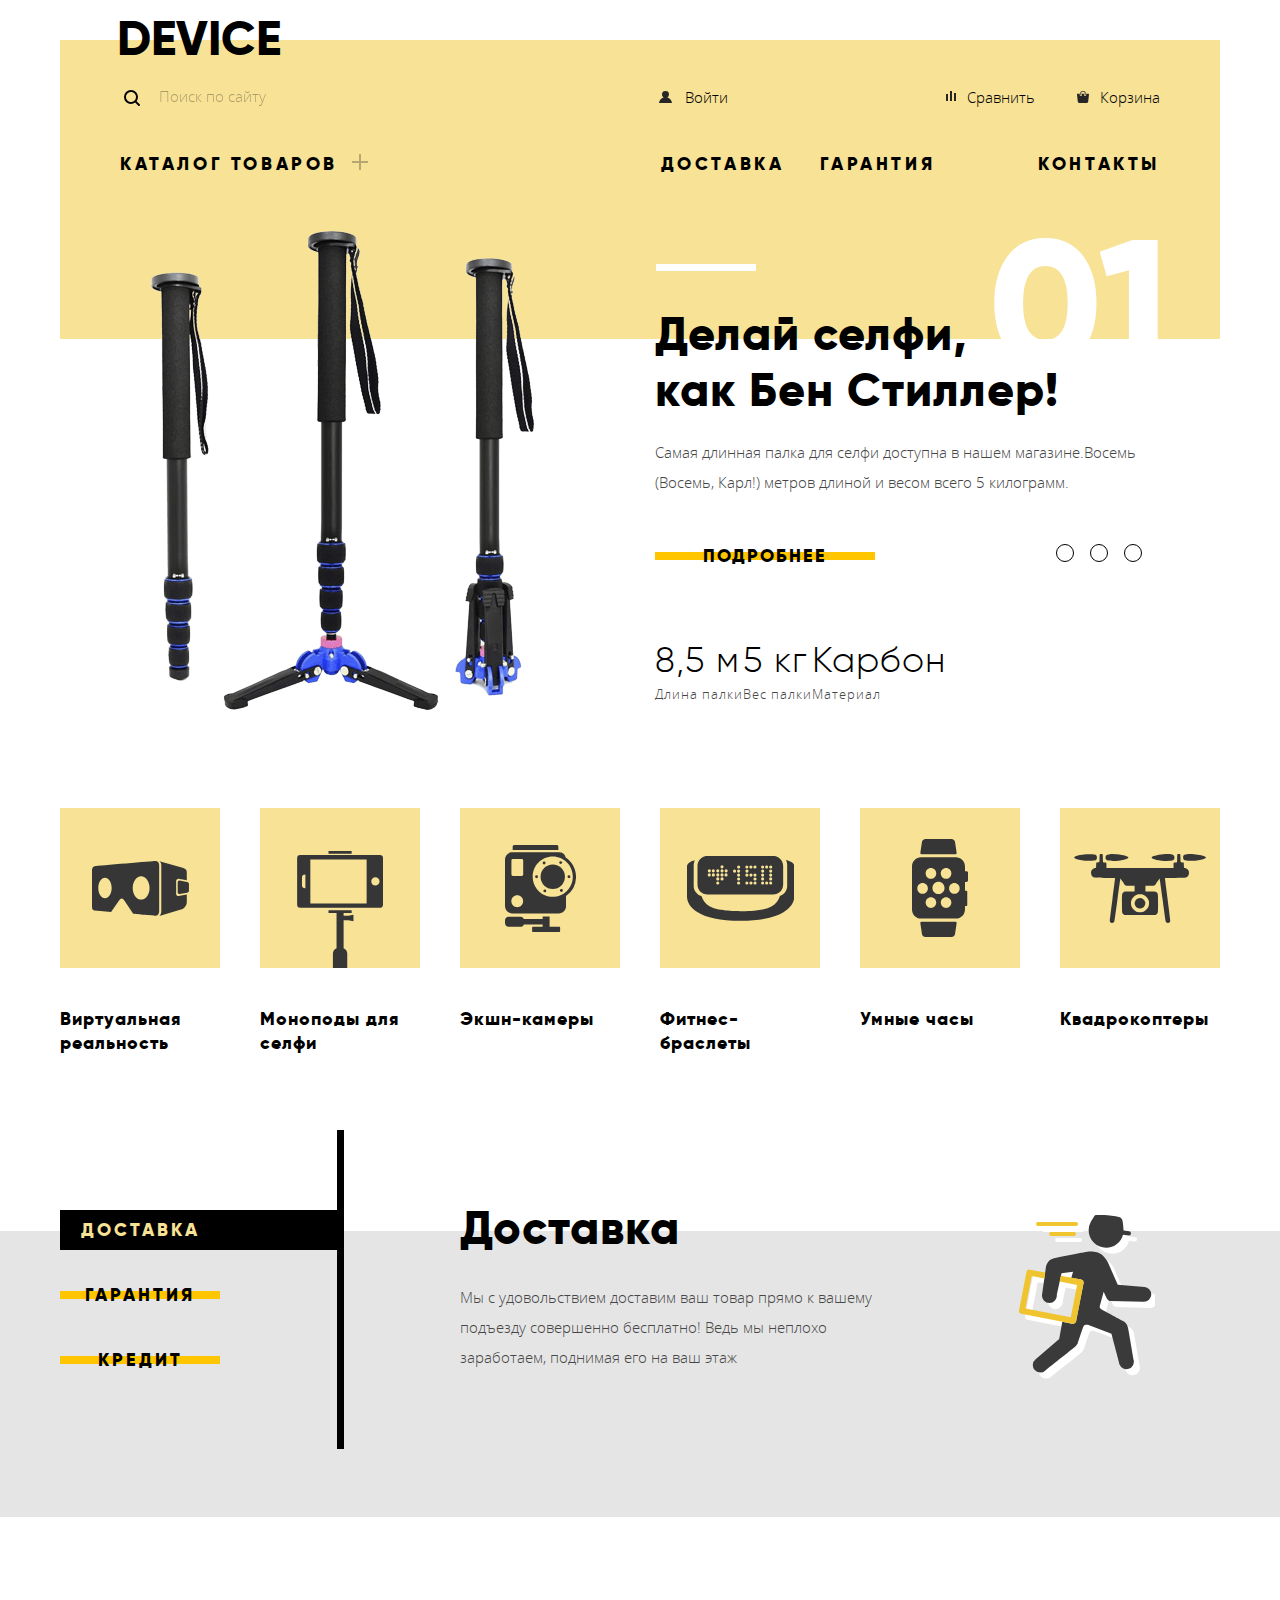
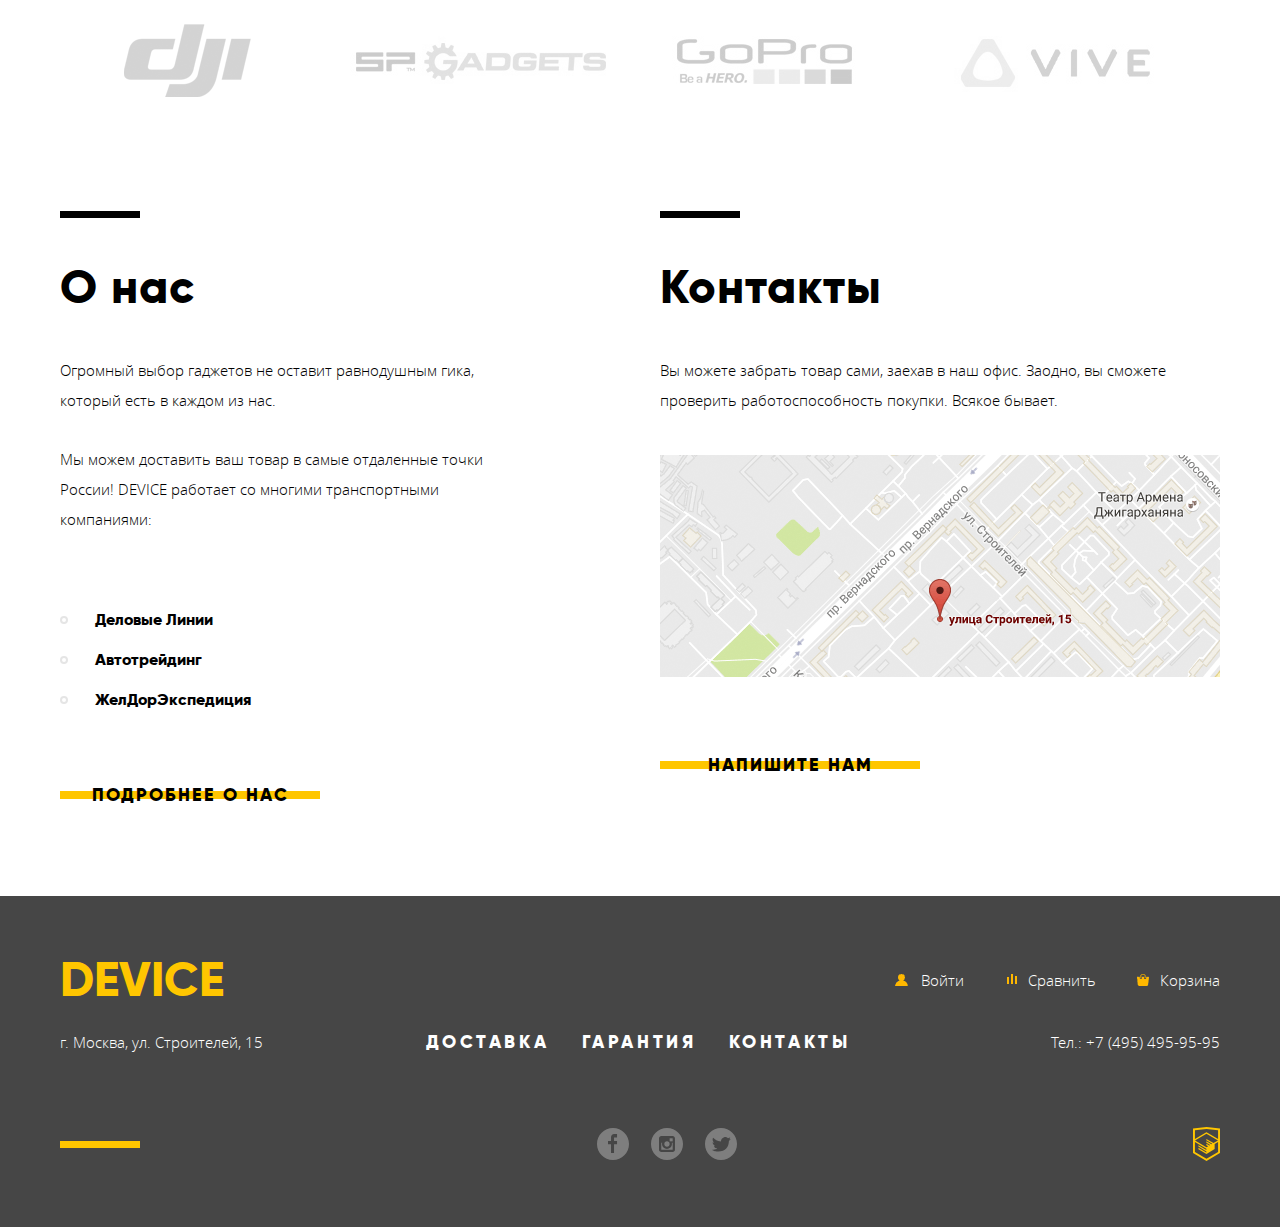
==== index.html @ 71bb4508 "Fix html for header and footer" ====
<html lang="ru">
  <head>
	<meta charset="utf-8">
	<title>Device</title>
	<link rel="stylesheet" href="css/styles.css">
</head>
<body>
  <header class="main-header">
    <div class="container">
      <div class="main-header-background">
        <div class="main-header-nav">
          <div class="header-user-block">
            <a class="logo">Device</a>
            <form class="search-form" action="catalog.html" method="post">
              <input class="search-field" id="search-field" name="search-field" type="text" placeholder="Поиск по сайту">
              <button class="search-button" type="submit" name="search-button">Поиск</button>
            </form>
            <ul class="user-block">
              <li>
                <a class="user-option login" href="#">Войти</a>
              </li>
              <li>
                <a class="user-option compare" href="#">Сравнить</a>
              </li>
              <li>
                <a class="user-option cart" href="#">Корзина</a>
              </li>
            </ul>
          </div>
          <div class="header-nav">
            <div class="plus">
              <a class="header-item plus-item" href="#">Каталог товаров</a>
              <ul class="header-dropdown">
                <ul class="dropdown-list">
                  <li class="header-dropdown-item">
                    <a href="#">Виртуальная реальность</a>
                  </li>
                  <li class="header-dropdown-item">
                    <a href="#">Моноподы для селфи</a>
                  </li>
                  <li class="header-dropdown-item">
                    <a href="#">Экшн-камеры</a>
                  </li>
                </ul>  
                <ul class="dropdown-list">
                  <li class="header-dropdown-item">
                    <a href="#">Фитнес-браслеты</a>
                  </li>
                  <li class="header-dropdown-item">
                    <a href="#">Умные часы</a>
                  </li>
                </ul>  
                <ul class="dropdown-list">
                  <li class="header-dropdown-item">
                    <a href="#">Квадрокоптеры</a>
                  </li>
                </ul>
              </ul>  
            </div>
            <ul class="header-nav-block">
              <li>
                <a class="header-item" href="#">Доставка</a>
              </li>
              <li >
                <a class="header-item" href="#">Гарантия</a>
              </li>
              <li>
                <a class="header-item" href="#">Контакты</a>
              </li>
            </ul>
          </div>
        </div>
        <div class="slider">
          <h1 class="visually-hidden">Интернет-магазин девайсов "Device"</h1>
          <div class="container">
            <input type="radio" name="slider" id="slider1" checked="checked">
            <input type="radio" name="slider" id="slider2">
            <input type="radio" name="slider" id="slider3" >
            <div class="slides">
              <div class="slide slide1">
                <div class="slider-inner">
                  <img src="img/slider-1.png" width="384" height="486" alt="Изображение палок для селфи">
                  <div class="slider-description">
                    <div class="divider"></div>
                    <div class="slider-number">01</div>	
                    <h2>Делай селфи,<br>как Бен Стиллер!</h2>
                    <p>Самая длинная палка для селфи доступна в нашем магазине.Восемь (Восемь, Карл!) метров длиной и весом всего 5 килограмм.</p>
                    <a class="button" href ="#">Подробнее</a>
                    <ul class="slider-info">
                      <li class="slider-info-item">
                        <span>8,5 м</span>
                        <p>Длина палки</p>
                      </li>
                      <li class="slider-info-item">
                        <span>5 кг</span>
                        <p>Вес палки</p>
                      </li>
                      <li class="slider-info-item">
                        <span>Карбон</span>
                        <p>Материал</p>
                      </li>
                    </ul>
                  </div>
                </div>
              </div>
              <div class="slide slide2">
                <div class="slider-inner">
                  <img src="img/slider-2.png" width="345" height="486" alt="Изображение фитнес-браслета">
                  <div class="slider-description">
                    <div class="divider"></div>
                    <div class="slider-number">02</div>	
                    <h2>Худеем правильно!</h2>
                    <p>Мотивирующие фитнесc-браслеты помогут найти в себе силы не пропускать занятия и соблюдать диету.</p>
                    <a class="button" href ="#">Подробнее</a>
                    <ul class="slider-info">
                      <li class="slider-info-item">
                        <span>48 часов</span>
                        <p>Без подзарядки</p>
                      </li>
                    </ul>
                  </div>
                </div>  
              </div>
              <div class="slide slide3">
                <div class="slider-inner">
                  <img src="img/slider-3.png" width="526" height="334" alt="Изображение квадрокоптера">
                  <div class="slider-description">
                    <div class="divider"></div>
                    <div class="slider-number">03</div>	
                    <h2>Порхает как бабочка, жалит как пчела!</h2>
                    <p>Этот обычный, на первый взгляд, квадрокоптер оснащен мощным лазером, замаскированным под стандартную камеру.</p>
                    <a class="button" href ="#">Подробнее</a>
                    <ul class="slider-info">
                      <li class="slider-info-item">
                        <span>800 м</span>
                        <p>Дальность полёта</p>
                      </li>
                      <li class="slider-info-item">
                        <span>50 м</span>
                        <p>Радиус поражения</p>
                      </li>
                    </ul>
                  </div>
                </div>  
              </div>
            </div>
            <div class="slider-controls">
              <label class="slider-control slider-control1" for="slider1"></label>
              <label class="slider-control slider-control2" for="slider2"></label>
              <label class="slider-control slider-control3" for="slider3"></label>
            </div>
          </div>		
        </div>
      </div>
    </div>
  </header>
        
	<main>
    <section class="categories container">
      <ul class="device-category">
        <li>
          <a href="#" class="category-item">
            <div class="category-item-background">
              <img src="img/popular-1.svg" width="97" height="55" alt="Категория 'Виртуальная реальность'">
            </div>
            <h3>Виртуальная реальность</h3>
          </a>
        </li>
        <li>
          <a href="#" class="category-item">
            <div class="category-item-background">
              <img src="img/popular-2.svg" width="86" height="117" alt="Категория 'Виртуальная реальность'">
            </div>
            <h3>Моноподы для селфи</h3>
          </a>
        </li>
        <li>
          <a href="#" class="category-item">
            <div class="category-item-background">
              <img src="img/popular-3.svg" width="71" height="87" alt="Категория 'Виртуальная реальность'">
            </div>
            <h3>Экшн-камеры</h3>
          </a>
        </li>
        <li>
          <a href="#" class="category-item">
            <div class="category-item-background">
              <img src="img/popular-4.svg" width="107" height="65" alt="Категория 'Виртуальная реальность'">
            </div>
            <h3>Фитнес-браслеты</h3>
          </a>
        </li>
        <li>
          <a href="#" class="category-item">
            <div class="category-item-background">    
              <img src="img/popular-5.svg" width="56" height="98" alt="Категория 'Виртуальная реальность'">
            </div>
            <h3>Умные часы</h3>
          </a>
        </li>
        <li>
          <a href="#" class="category-item">
            <div class="category-item-background">
              <img src="img/poppular-6.svg" width="132" height="69" alt="Категория 'Виртуальная реальность'">
            </div>
            <h3>Квадрокоптеры</h3>
          </a>
        </li>
      </ul>
    </section>	
    
    <section class="advantages-slider-background">
      <div class="advantages-slider container">
        <input type="radio" name="advantages-slider" id="slider4" checked="checked">
        <input type="radio" name="advantages-slider" id="slider5">
        <input type="radio" name="advantages-slider" id="slider6" >
        <div class="advantages-slides">
          <div class="advantages-slide advantages-slide1">
            <h2>Доставка</h2>
            <p>Мы с удовольствием доставим ваш товар прямо к вашему подъезду совершенно бесплатно! Ведь мы неплохо заработаем, поднимая его на ваш этаж</p>
          </div>
          <div class="advantages-slide advantages-slide2">
            <h2>Гарантия</h2>
            <p>Если из-за возгарания купленного у нас товара у вас сгорит дом — не переживайте, мы выдадим вам новый. Товар, не дом, конечно же.</p>
          </div>
          <div class="advantages-slide advantages-slide3">
            <h2>Кредит</h2>
            <p>Залезть в долговую яму стало проще! Кредитные консультанты подберут для вас наиболее выгодные условия кредита. Выгодные для нашего банка, разумеется.</p>
          </div>
        </div>
        <div class="advantages-slider-controls">
          <label class="button advantages-slider-control slider-control4" for="slider4">Доставка</label>
          <label class="button advantages-slider-control slider-control5" for="slider5">Гарантия</label>
          <label class="button advantages-slider-control slider-control6" for="slider6">Кредит</label>
        </div>
      </div>		
    </section> 

    <section class="container">
      <div class="partners">
        <ul class="partners-logo">
          <li>
            <a class="partners-logo-item" href="#">
              <img src="img/logo-1-hover.png" width="260px" height="100px" alt="Логотип сайта Dji">
            </a>
          </li>
          <li>
            <a class="partners-logo-item" href="#">
              <img src="img/logo-3-1-hover.png" width="260px" height="100px" alt="Логотип сайта Sp-gadgets">
            </a>
          </li>
          <li>
            <a class="partners-logo-item" href="#">
              <img src="img/logo-3-hover.png" width="260px" height="100px" alt="Логотип сайта Gopro">
            </a>
          </li>
          <li>
            <a class="partners-logo-item" href="#">
              <img src="img/logo-4-hover.png" width="260px" height="100px" alt="Логотип сайта Viva">
            </a>
          </li>
        </ul>
      </div>
    </section>
	</main>	

	<section class="info-block container">
    <div class="about">
      <div class="divider"></div>
      <h3>О нас</h3>
      <div class="about-text">
        <p>Огромный выбор гаджетов не оставит равнодушным гика, который есть в каждом из нас.</p>
        <p>Мы можем доставить ваш товар в самые отдаленные точки России! DEVICE работает со многими транспортными компаниями:</p>
      </div>
      <ul class="delivery-list">
        <li>Деловые Линии</li>
        <li>Автотрейдинг</li>
        <li>ЖелДорЭкспедиция</li>
      </ul>
      <a class="button" href="#">Подробнее о нас</a>
    </div>
    <div class="contact">
      <div class="divider"></div>
      <h3>Контакты</h3>
      <p>Вы можете забрать товар сами, заехав в наш офис. Заодно, вы сможете проверить работоспособность покупки. Всякое бывает.</p>
      <a class="map" href="#">
        <img src="img/map.png" width="560" height="222" alt="Изображение карты с адресом магазина">
      </a>
      <a class="button" href="#">Напишите нам</a>
    </div>
  </section>
  
	<footer class="footer">
    <div class="footer-user-block container">
      <a class="footer-logo" href="#">Device</a>
      <ul class="footer-user-options">
        <li>
          <a class="user-option login" href="#">Войти</a>
        </li>
        <li>
          <a class="user-option compare" href="#">Сравнить</a>
        </li>
        <li>
          <a class="user-option cart" href="#">Корзина</a>
        </li>
      </ul>
    </div>
    <div class="footer-nav-block container">
      <p>г. Москва, ул. Строителей, 15</p>
      <ul class="footer-nav">
        <li>
          <a class="header-item" href="#">Доставка</a>
        </li>
        <li >
          <a class="header-item" href="#">Гарантия</a>
        </li>
        <li>
          <a class="header-item" href="#">Контакты</a>
        </li>
      </ul>
      <a class="phone" href="tel:+74954959595">Тел.: +7 (495) 495-95-95</a>
    </div>
    <div class="footer-social container">
      <div class="divider"></div>
      <ul class="social-icons">
        <li class="footer-social-item">
          <a class="icon fb-icon" href="https://www.Facebook.com">Логотип Facebook</a>
        </li>
        <li class="footer-social-item">
          <a class="icon insta-icon" href="https://www.Instagram.com">Логотип Instagram</a>
        </li>	
        <li class="footer-social-item">
          <a class="icon twitter-icon" href="https://www.twitter.com">Логотип Twitter</a>
        </li>	
      </ul>
      <a href="#">
        <img src="img/logo-html.svg" alt="Иконка сайта HTML-Academy">
      </a>
    </div>
  </footer>
  
  <div class="modal-overlay">
    <div class="modal-window modal-contact">
      <div class="modal-close">Крестик закрытия модального окна</div>
      <form class="modal-form" method="post">
        <div class="modal-inputs">
          <div class="form-input-item">
            <label for="user-name">Ваше имя:</label>
            <input type="text" name="user-name" id="user-name" placeholder="Имя Фамилия">
            <div class="modal-alert">Введите своё имя</div>
          </div>
          <div class="form-input-item">
            <label for="user-email">Ваш e-mail:</label>
            <input type="text" name="user-email" id="user-email" placeholder="email@example.com">
            <div class="modal-alert">Введите своё имя</div>
          </div>
        </div>
        <div class="form-message">
          <label for="message-text">Текст письма:</label>
          <textarea rows="3" name="message-text" id="message-text" placeholder="В свободной форме"></textarea>
        </div>
        <button class="button form-button" type="submit" name="button">Отправить</button>
      </form>
    </div>
  </div>

  <div class="modal-overlay map-overlay">
    <div class="modal-window modal-map">
      <iframe src="https://www.google.com/maps/embed?pb=!1m18!1m12!1m3!1d2249.1125488834914!2d37.52742395180429!3d55.68703098044029!2m3!1f0!2f0!3f0!3m2!1i1024!2i768!4f13.1!3m3!1m2!1s0x46b54cf65f5c8955%3A0x694710ccd55501e!2z0YPQuy4g0KHRgtGA0L7QuNGC0LXQu9C10LksIDE1LCDQnNC-0YHQutCy0LAsINCg0L7RgdGB0LjRjywgMTE5MzEx!5e0!3m2!1sru!2sby!4v1545134928584" width="960" height="560" frameborder="0" style="border:0" allowfullscreen></iframe>
      <div class="modal-close">Крестик закрытия модального окна</div>
    </div>
  </div>

</body>
</html>
---- css/styles.css ----
@font-face {
  font-family: 'gilroyextrabold';
  src: url('../fonts/gilroyextrabold-webfont.woff2') format('woff2');
  font-weight: normal;
  font-style: normal;
}

@font-face {
  font-family: 'gilroylight';
  src: url('../fonts/gilroylight-webfont.woff2') format('woff2');
  font-weight: normal;
  font-style: normal;
}

@font-face {
  font-family: 'open_sansregular';
  src: url('../fonts/opensans-regular-webfont.woff2') format('woff2');
  font-weight: normal;
  font-style: normal;
}

@font-face {
  font-family: 'open_sanslight';
  src: url('../fonts/opensans-light-webfont.woff2') format('woff2');
  font-weight: normal;
  font-style: normal;
}

*, *::before, *::after {
	box-sizing: inherit;
}

/* ::placeholder {
	font-family: 'open_sanslight';
} */

html {
	box-sizing: border-box;
}

body, h1, h2, h3, h4, h5, h6, p, a {
	margin: 0;
	font-weight: 300;
	text-decoration: none;
	color: #000000;
}

.visually-hidden {
	position: absolute;
	clip: rect(1px 1px 1px 1px); /* IE6, IE7 */
	clip: rect(1px, 1px, 1px, 1px);
	padding:0;
	border:0;
	height: 1px; 
	width: 1px; 
	overflow: hidden;
}

ul {
	margin: 0;
	padding: 0;
	list-style-type: none;
}

form,fieldset {
	margin: 0;
	padding: 0;
}

fieldset {
	border: none;
}

button {
	padding: 0;
	margin: 0;
}

button, input, textarea, select {
	font: inherit;
}

.container {
  width: 1200px;
	margin: 0 auto;
	padding: 0 20px;
	position: relative;
}

.button {
	display: inline-block;
	position: relative;
	width: 160px;
	font-family: 'gilroyextrabold';
	font-size: 18px;
	line-height: 40px;
	letter-spacing: 2px;
	text-align: center;
	text-transform: uppercase;
	z-index: 1;
}

.button:active {
	color: rgba(1,1,1, 0.3);
}

.button::before {
	content: '';
	position: absolute;
	width: 100%;
	height: 8px;
	left: 0;
	top: 16px;
	background-color: #ffc600;
	z-index: -1;
}

.button:hover::before,
.button:focus::before {
	content: '';
	position: absolute;
	height: 40px;
	left: 0;
	top: 0;
	background-color: #ffc600;
	z-index: -1;
	transition-duration: 0.2s;
}

/* .main-header {
  margin-bottom: 55px;
} */

.main-header-background {
  min-height: 712px;
  background: linear-gradient(to bottom, #ffffff 40px, #f7e296 40px, #f7e296 339px, transparent 339px, transparent 100%);
}

.main-header-nav {
  min-height: 190px;
  margin: 0 60px 38px;
}

.header-user-block {
  display: flex;
  position: relative;
	padding-top: 72px;
	margin-bottom: 31px;
}

.logo {
  position: absolute;
  font-family: 'gilroyextrabold';
  font-size: 48px;
	bottom: 55px;
	left: -3px;
	text-transform: uppercase;
	cursor: pointer;
}

.logo:hover,
.footer-logo:hover {
	opacity: 0.6;
}

.logo:active,
.footer-logo:active {
	opacity: 0.3;
}

.search-form {
  width: 460px;
}

.search-form::before {
	content: "";
	position: absolute;
	top: 90px;
	left: 4px;
	width: 16px;
	height: 16px;
	background-image: url(../img/search.svg);
	background-repeat: no-repeat;
	z-index: 1;
}

.search-field {
	position: relative;
	width: 79%;
	min-height: 49px;
	background-color: #f7e296;
	border: none;
	border-top: 2px solid rgba(247,226,150, 0);
	border-bottom: 2px solid rgba(247,226,150, 0);
	padding-left: 39px;
}

.search-field:focus {
	outline: 0;
	border-bottom: 2px solid #000000;
}

.search-field::placeholder {
	font-family: 'open_sanslight';
	font-size: 15px;
	line-height: 30px;
	color: #000000;
	opacity: 0.3;
}

.search-field:hover::placeholder {
	opacity: 0.6;
}

.search-field:focus::placeholder {
	opacity: 1;
}

.search-button {
	width: 85px;
	min-height: 49px;
}

.search-button {
	width: 85px;
	min-height: 49px;
	margin-left: -4px;
	color: #000000;
	background-color: rgba(0,0,0,0);
	display: none;
	border: 2px solid #000000;
	outline: none;
}

.search-button:hover {
	background-color: #000000;
	color: #ffffff;
}

.search-button:active {
	display: inline-block;
	background-color: #000000;
	color: rgba(255,255,255,0.3);
}

.search-field:focus ~ .search-button,
.search-field:active ~ .search-button {
	display: inline-block;
}

.user-block,
.footer-user-options {
  display: flex;
	align-items: center;
	font-size: 15px;
	line-height: 30px;
	font-family: 'open_sanslight';
	margin-left: auto;
}

.user-block li {
	position: relative;
	margin-right: 35px;
}

.user-block li:first-child {
	margin-right: 209px;
}

.user-block li:nth-child(2) {
	margin-left: auto;
}

.user-block li:last-child {
	margin-right: 0;
}



.user-option {
	padding-left: 30px;
}

.user-option:hover,
.header-dropdown-item:hover,
.user-option:focus,
.header-dropdown-item:focus {
	opacity: 0.6;
}

.user-option:active,
.header-dropdown-item:active {
	opacity: 0.3;
}

.login::before {
	content: '';
	position: absolute;
	width: 13px;
	height: 12px;
	left: 4px;
	top: 9px;
	background-image: url(../img/user.svg);
	background-repeat: no-repeat;
}


.compare::before {
	content: '';
	position: absolute;
	width: 13px;
	height: 12px;
	left: 9px;
	top: 9px;
	background-image: url(../img/compare.svg);
	background-repeat: no-repeat;
}

.cart::before {
	content: '';
	position: absolute;
	width: 13px;
	height: 12px;
	left: 7px;
	top: 9px;
	background-image: url(../img/cart.svg);
	background-repeat: no-repeat;
} 

.header-nav,
.footer-nav {
	display: flex;
	font-size: 18px;
	line-height: 24px;
	font-family: 'gilroyextrabold';
	letter-spacing: 3.6px;
	text-transform: uppercase;
}

.header-nav-block {
	margin-left: auto;
	display: flex;
}

.header-nav-block li {
	margin-right: 36px;
}

.header-nav-block a,
.plus a {
	position: relative;
}

.header-nav-block li:last-child {
	margin-right: 0px;
	margin-left: 67px;
}

.plus {
	position: relative;
}

.plus::after {
	content: '';
	position: absolute;
	width: 16px;
	height: 16px;
	top: 2px;
	right: 0;
	background-image: url(../img/plus.svg);
	opacity: 0.3;
	cursor: pointer;
}

.header-item:hover,
.header-item:focus {
	opacity: 0.6;
}

.header-item:active {
	opacity: 0.3;
}

.device-category .category-item {
  display: flex;
}

.header-dropdown {
	display: none;
	position: absolute;
	width: 1160px;
	font-size: 15px;
	line-height: 36px;
	letter-spacing: 1px;
	font-family: 'open_sanslight';
	text-transform: capitalize;
	padding-top: 20px;
	bottom: 0px;
	transform: translateY(100%);
}

.header-dropdown::before {
	content: '';
	position: absolute;
	background: #f7e296;
	width: 1160px;
	height: 164px;
	left: -60px;
	top: 81px;
	transform: translateY(-50%);
}

.plus-item {
	padding-right: 30px;
}

.plus:hover .header-dropdown {
	display: flex;
	z-index: 1;
}

.dropdown-list {
	display: flex;
	flex-direction: column;
}

.header-dropdown-item {
	margin-right: 40px;
}






.slider {
	display: flex;
	-webkit-box-align: center;
	-ms-flex-align: center;
	align-items: center;
	min-height: 580px;
	/* padding-bottom: 55px; */
}

.slider input[type='radio'] {
	position: absolute;
	opacity: 0;
}

.slider-description {
	flex-direction: column;
	width: 515px;
	padding-left: 4px;
}

.slider-description .divider {
	position: absolute;
	width: 100px;
	background-color: #ffffff;
	top: 21px;
	right: 40%;
}

.slider-number {
	position: absolute;
	color: #ffffff;
	top: -27px;
	right: 50px;
	font-family: 'gilroyextrabold';
	font-size: 179px;
	line-height: 179px;
}

.slides h2,
.advantages-slides h2 {
	font-family: 'gilroyextrabold';
	font-size: 47px;
	letter-spacing: 1px;
	line-height: 56px;
	margin-bottom: 18px;
}

.slides p,
.advantages-slides p {
	color: #464646;
	font-family: 'open_sanslight';
	font-size: 15px;
	letter-spacing: 0;
	line-height: 30px;
	margin-bottom: 39px;
}

.slides a {
	margin-bottom: 60px;
}

.slides .button {
	width: 220px;
}

.slider-info {
	display: flex;
}

.slider-info-item span {
	font-family: 'gilroylight';
	font-size: 36px;
	line-height: 48px;
	letter-spacing: 1px;
}

.slider-info-item p {
	font-family: 'open_sanslight';
	font-size: 13px;
	line-height: 20px;
	letter-spacing: 1px;
}

.slide {
	display: none;
	width: 97%;
	padding: 64px 0 0 20px ;
	-webkit-animation: 30s 24s ease-in-out infinite;
	animation: 30s 24s ease-in-out infinite;
}

.slide1, .slide2, .slide3 {
	display: none;
}


.slider-inner {
	display: flex;
	justify-content: space-between;
}

.slide img {
	position: relative;
}

.slide1 img {
	left: 50px;
	bottom: 80px;
}

.slide2 img {
	top: 0px;
	left: 0px;
}

.slide3 img {
	top: 0px;
	left: 0px;
}


/* .slide1 {
	background-image: url(../img/slider-1.png);
	background-repeat: no-repeat;
	background-position: 70px 0px;
}

.slide2 {
	background-image: url(../img/slider-2.png);
	background-repeat: no-repeat;
	background-position: left top;
}

.slide3 {
	background-image: url(../img/slider-3.png);
	background-repeat: no-repeat;
	background-position: left top;
} */

input:checked:nth-child(1) ~ .slides .slide1 {
	display: block;
}

input:checked:nth-child(2) ~ .slides .slide2 {
	display: block;
}

input:checked:nth-child(3) ~ .slides .slide3 {
	display: block;
}

.slider-controls {
	position: absolute;
	top: 300px;
	right: 72px;
}

.slider-control {
	display: inline-block;
	vertical-align: middle;
	width: 18px;
	height: 18px;
	margin: 0 6px;
	border-radius: 50%;
	border: 1px solid #000000;
	background: #ffff;
	position: relative;
	cursor: pointer;
}

.slider-control::after {
	position: absolute;
	display: none;
	background: #ffffff;
	border: 2px solid #c1c1c1;
	width: 8px;
	height: 8px;
	border-radius: 50%;
	top: 5px;
	left: 5px;
}

input:checked:nth-child(1) ~ .slider-controls .slider-control:nth-child(1)::after {
	display: block;
}

input:checked:nth-child(2) ~ .slider-controls .slider-control:nth-child(2)::after {
	display: block;
}

input:checked:nth-child(3) ~ .slider-controls .slider-control:nth-child(3)::after {
	display: block;
}

input:focus:nth-child(1) ~ .slider-controls .slider-control:nth-child(1)::after,
input:focus:nth-child(2) ~ .slider-controls .slider-control:nth-child(2)::after,
input:focus:nth-child(3) ~ .slider-controls .slider-control:nth-child(3)::after {
	display: block;
	border: solid 4px #fb565a;
	background: #fb565a;
	width: 16px;
	height: 16px;
	top: 1px;
	left: 1px;
}

.categories {
	margin-bottom: 75px;
}

.device-category {
 display: flex;
 justify-content: space-between;
}

.device-category a:hover .category-item-background,
.device-category a:focus .category-item-background {
	background: #f0c52e;
}

.device-category a:active img,
.device-category a:active h3 {
	opacity: 0.6;
}  

.category-item {
	flex-direction: column;
}

.category-item h3 {
	font-family: 'gilroyextrabold';
	font-size: 18px;
	line-height: 24px;
	letter-spacing: 1px;
}

.category-item-background {
	display: flex;
  justify-content: center;
  align-items: center;
	width: 160px;
	height: 160px;
	background: #f7e296;
	margin-bottom: 39px;
}

.device-category li:nth-child(2) .category-item-background {
	padding-top: 43px;
}

.category-item h3 {
	max-width: 160px;
}



.advantages-slider-background {
	background: linear-gradient(to bottom, #ffffff 26%, #e5e5e5 26%, #e5e5e5 100%);
}

.advantages-slider {
	display: flex;
	flex-direction: row-reverse;
	justify-content: space-between; 
	padding-top: 71px;
}

.advantages-slides {
	margin-right: 65px;
}

.advantages-slider input[type=radio] {
	display: none;
}

input:checked:nth-child(1) ~ .advantages-slides .advantages-slide1 {
	display: block;
}

input:checked:nth-child(2) ~ .advantages-slides .advantages-slide2 {
	display: block;
}

input:checked:nth-child(3) ~ .advantages-slides .advantages-slide3 {
	display: block;
}


.advantages-slider h2 {
  margin-bottom: 25px;
}

.advantages-slider p {
	margin-bottom: 85px;
}

.advantages-slide {
	display: none;
	width: 695px;
	background-repeat: no-repeat;
	background-position: right 9%;
	padding-bottom: 60px;
}

.advantages-slide p {
	width: 440px;
}

.advantages-slide1 {
	background-image: url(../img/delivery.svg);
}

.advantages-slide2 {
	background-image: url(../img/warranty.svg);
}

.advantages-slide3 {
	background-image: url(../img/credit.svg);
}

.advantages-slider-controls {
	position: relative; 
	display: flex;
	flex-direction: column;
	left: 0;
	top: 9px;
	padding-right: 124px;
}

.advantages-slider-controls::after {
	content: "";
	position: absolute;
	width: 7px;
	height: 319px;
	background-color: #000000;
	right: 0;
	top: -80px;
}

.advantages-slider-control {
	display: inline-block;
	position: absolute;
	width: 160px;
	height: 40px;
	letter-spacing: 3px;
	margin-bottom: 25px;
	border-radius: 50%;
  position: relative;
	cursor: pointer;
	z-index: 1;
}

.advantages-slider-control::after {
	display: none;
	content: '';
	position: absolute;
	background-color: #000000;
	width: 278px;
	height: 40px;
	left: 0;
	top: 0;
	z-index: -1;
}


input:checked:nth-child(1) ~ .advantages-slider-controls .advantages-slider-control:nth-child(1),
input:checked:nth-child(1) ~ .advantages-slider-controls .advantages-slider-control:nth-child(1)::after {
	display: block;
}

input:checked:nth-child(2) ~ .advantages-slider-controls .advantages-slider-control:nth-child(2),
input:checked:nth-child(2) ~ .advantages-slider-controls .advantages-slider-control:nth-child(2)::after {
	display: block;
}

input:checked:nth-child(3) ~ .advantages-slider-controls .advantages-slider-control:nth-child(3),
input:checked:nth-child(3) ~ .advantages-slider-controls .advantages-slider-control:nth-child(3)::after {
	display: block;
}

input:checked:nth-child(1) ~ .advantages-slider-controls .button:nth-child(1) {
	color: #f7e296;
}

input:checked:nth-child(2) ~ .advantages-slider-controls .button:nth-child(2) {
	color: #f7e296;
}

input:checked:nth-child(3) ~ .advantages-slider-controls .button:nth-child(3) {
	color: #f7e296;
}




.partners {
	margin: 95px 0;
}

.partners-logo {
	display: flex;
	flex-wrap: wrap;
}

.partners-logo-item {
	padding-right: 30px;
	filter: grayscale(100%);
	opacity: 0.2;
}

.partners-logo-item:hover,
.partners-logo-item:focus {
	filter: grayscale(0%);
	opacity: 1;
	transition-duration: 0.2s
}

.info-block {
	display: flex;
	justify-content: space-between;
	padding-bottom: 81px;
}

.about {
	width: 472px;
}

.contact  {
	width: 560px;
}

.info-block .divider {
	margin-bottom: 46px;
}

.about h3, .contact h3 {
	display: inline-block;
	font-family: 'gilroyextrabold';
	font-size: 47px;
	line-height: 48px;
	letter-spacing: 1px;
	margin-bottom: 43px;
}

.about-text {
	margin-bottom: 37px;
}

.about p, .contact p {
	display: inline-block;
	font-family: 'open_sanslight';
	font-size: 15px;
	line-height: 30px;
	margin-bottom: 29px;
}

.contact p {
	margin-bottom: 40px;
}

.delivery-list {
	font-family: 'gilroyextrabold';
	font-size: 16px;
	line-height: 40px;
	margin-bottom: 55px;
}

.contact .map {
	display: inline-block;
	margin-bottom: 68px;
}

.delivery-list li {
	position: relative;
	padding-left: 35px;
}

.delivery-list li::before {
	content: '';
	position: absolute;
	width: 8px;
	height: 8px;
	left: 0;
	top: 40%;
	border-radius: 50%;
	border: 2px solid #e5e5e5;
}

.info-block .button {
	width: 260px;
	letter-spacing: 2px;
}

.footer {
	background: #464646;
	padding-top: 57px;
	padding-bottom: 66px;
}

.footer .footer-user-options a,
.footer .footer-nav-block p,
.footer .footer-nav-block a {
	color:#ffffff;
}

.footer-user-block {
	display: flex;
	justify-content: space-between;
	align-items: center;
	margin-bottom: 20px;
}

.footer-logo {
	color: #ffc600;
  font-family: 'gilroyextrabold';
  font-size: 48px;
	text-transform: uppercase;
	cursor: pointer;
	margin-right: auto;;
}

.footer-user-options {
	display: flex;
	color: #ffffff;
}

.footer-user-options li {
	position: relative;
	margin-right: 34px;
}

.footer-user-options li:last-child {
	margin-right: 0px;
}

.footer-user-options .login::before,
.footer-user-options .compare::before,
.footer-user-options .cart::before {
	filter: brightness(4) sepia(0) hue-rotate(65deg) saturate(110);
} 
 
.footer-nav-block {
	display: flex;
	justify-content: space-between;
	margin-bottom: 70px;
}

.footer-nav-block p,
.footer-nav-block .phone {
	font-size: 15px;
	line-height: 30px;
	font-family: 'open_sanslight';
}

.footer-nav {
	display: flex;
	justify-content: space-between;
	align-items: center;
	width: 425px;
	margin-left: -38px;
}

.footer-social {
	display: flex;
	justify-content: space-between;
	align-items: center;
}

.divider {
	width: 80px;
	height: 7px;
	background-color: #000000;
}

.footer-social .divider {
	background-color: #ffc600
}

.social-icons {
	display: flex;
	justify-content: space-between;
	width: 140px;
}

.footer-social-item {
	width: 32px;
	height: 32px;
	border-radius: 50%;
	opacity: 0.3;
}

.footer-social-item a:hover,
.footer-social-item a:focus::before {
	opacity: 0.6;
}

.footer-social-item:active {
	opacity: 0.1;
}

.footer-social-item a {
	font-size: 0px;
}

.footer-social-item a::before {
	font-size: 0px;
	content: '';
	position: absolute;
	width: 32px;
	height: 32px;
}

.fb-icon::before {
	background-image: url(../img/fb.svg);
}

.insta-icon::before {
	background-image: url(../img/insta.svg);
}

.twitter-icon::before {
	background-image: url(../img/twitter.svg);
}

.footer-social img:hover,
.footer-social img:focus {
	opacity: 0.6;
}

.footer-social img:active {
	opacity: 0.3;
}


.catalog-title {
	font-size: 47px;
	font-family: 'gilroyextrabold';
	padding-top: 33px;
	margin-bottom: 20px;
}

.breadcrumbs {
	display: flex;
	font-size: 14px;
	font-family: 'open_sanslight';
	margin-bottom: 50px;
}

.breadcrumbs li {
	position: relative;
	padding-right: 40px;
	opacity: 0.3;
}

.breadcrumbs li:hover,
.breadcrumbs li:focus {
	opacity: 0.6;
}

.breadcrumbs li:active {
	opacity: 0.1;
}

.breadcrumbs .breadcrumbs-current:hover,
.breadcrumbs .breadcrumbs-current:active {
	opacity: 0.3;
}

.breadcrumbs li::after {
	content: '';
	position: absolute;
	width: 4px;
	height: 7px;
	right: 20px;
	top: 7px;
	background-image: url(../img/nav-arrow.svg);
	background-repeat: no-repeat;
}

.breadcrumbs li:last-child::after {
	display: none;
}



.main-catalog {
	display: flex;
	justify-content: space-between;
}

.sidebar-filter {
	padding-right: 69px;
	background: linear-gradient(to bottom, #dbdbdb 70px, #eeeeee 70px, #eeeeee 100%);
}

.filter-header {
	font-size: 16px;
	letter-spacing: 2px;
	font-family: 'gilroyextrabold';
	padding: 29px 0 22px;
	text-transform: uppercase;
	margin-bottom: 69px;
}

.filter-slider {
	position: relative;
	margin-bottom: 14px;
	padding: 16px 0 28px;
}

.filter-slider::before,
.filter-slider::after {
	content: '';
	position: absolute;
	width: 200px;
	height: 2px;
	background: #000000;
	top: 0;
	left: 0;
}

.filter-slider::after {
	top: 140;
	left: 0;
}

.sidebar-filter h4 {
	font-size: 18px;
}

.filter-title-price,
.filter-properties-title,
.filter-bluetooth-title {
	font-size: 18px;
	font-family: 'gilroyextrabold';
	margin-bottom: 35px;
}

.filter-price {
	position: relative;
	background: #eeeeee;
	margin-bottom: 40px;
	padding: 0;
}

.slider-line {
	position: absolute;
	display: flex;
	background: #dbdbdb;
	height: 2px;
	width: 100%;
	top: 50%;
	margin-bottom: 15px;
}

.slider-line::before {
	content: '';
	height: 2px;
	background: #91c92f;
	width: 60%;
	top: 10%;
}

.filter-min, .filter-max {
	position: absolute;
	width: 20px;
	height: 20px;
	top: -10px;
	border-radius: 50%;
	background-image: url(../img/filter-button.svg);
	background-repeat: no-repeat;
  box-shadow: 0 2px 2px -1px rgba(0,1,1, 0.25);
	cursor: pointer;
}

.filter-max {
	right: 68px;
}

.filter-min:active,
.filter-max:active {
	transform: scale(1.1,1.1);
}

.filter-inputs {
	display: flex;
	font-size: 14px;
	line-height: 22px;
	font-family: 'gilroylight';
	color: #000000;
	opacity: 0.2;
}

.price-start {
 margin-right: 53px;
}

.price-start label,
.price-end label {
	margin-right: 0px;
}

.filter-inputs input {
	font-size: 14px;
	line-height: 22px;
	color: #000000;
	border-radius: 3px;
	background: #eeeeee;
	border: none;
}

.filter-field {
	width: 40px;
	min-height: 38px;
}

.filter-properties-list label,
.filter-bluetooth-available label {
	color: #000000;
	font-size: 14px;
	line-height: 40px;
	font-family: 'open_sanslight';
}

.filter-option {
	position: relative;
}

.filter-option input[type=radio],
.filter-option input[type=checkbox] {
	display: none;
}

.filter-option label {
	padding-left: 42px;
}

.filter-option label:hover::before,
.filter-option label:focus::before {
	opacity: 0.6;
} 

.filter-option label:active::before {
	opacity: 1;
} 

.filter-properties-list label::before,
.filter-bluetooth-available label::before {
	content: '';
	position: absolute;
	display: inline-block;
	vertical-align: middle;
	width: 27px;
	height: 23px;
	top: 8;
	left: 3;
	background-image: url(../img/checkbox-off.svg);
	background-repeat: no-repeat;
}

.filter-bluetooth-available label::before {
	width: 25px;
	height: 25px;
	top: 10;
	background-image: url(../img/radio-off.svg);
}

.filter-properties-list .filter-input:checked+label::before {
	background-image: url(../img/checkbox-on.svg);
}

.filter-bluetooth-list .filter-input:checked+label::before {
	background-image: url(../img/radio-on.svg);
}


.filter-bluetooth-available {
	margin-bottom: 31px;
}

.filter-button {
	width: 200px;
	background: none;
	border: 0 solid rgba(0,0,0,0);
}



.catalog {
	width: 760px;
}






.modal-overlay {
	position: fixed;
	top: 0;
	left: 0;
	right: 0;
	bottom: 0;
	width: 100%;
	height: 100%;
	background: rgba(0,0,0,.1);
	z-index: 999;
	display: none;
}

.modal-window {
	width: 960px;
	position: absolute;
	left: 50%;
	top: 100px;
	margin-left: -480px;
	background: #fff;
	opacity: 1;
	z-index: 1000;
	padding: 72px 100px 78px;
	box-shadow: 0 20px 40px 0 rgba(0,1,1,.75);
}

.modal-close {
	font-size: 0;
	margin-bottom: 21px;
}

.modal-close::after {
	content: "";
	position: absolute;
	padding: 28px;
	right: 22px;
	top: 22px;
	background-image: url(../img/modal-close.svg);
	background-repeat: no-repeat;
	opacity: 0.5;
}

.modal-close:hover::after,
.modal-close:focus::after {
	opacity: 1;
}

.modal-close:active::after {
	opacity: 0.3;
}

.modal-inputs {
	display: flex;
	justify-content: space-between;
	margin-bottom: 39px;
}

.form-input-item,
.form-message {
	display: flex;
	flex-direction: column;
}

.modal-window label {
	font-family: 'gilroyextrabold';
	font-size: 18px;
	line-height: 24px;
	padding-bottom: 13px;
}

.form-input-item input,
.form-message textarea {
	width: 360px;
	height: 50px;
	padding: 0 20px;
	font-family: 'open_sansregular';
	font-size: 14px;
	line-height: 18px; 
	background-color: #f2f2f2;
	border: 2px solid rgba(0,0,0,0);
}

.form-message textarea {
	height: 156px;
	width: 100%;
	padding-top: 15px;
	resize: none;
}

.form-input-item input:hover,
.form-message textarea:hover {
	background-color: #eaeaea;
}

.form-input-item input:focus,
.form-message textarea:focus {
	background-color: #ffffff;
	border: 2px solid #f7e296;
}

.form-message {
	margin-bottom: 39px;
}

.form-button {
	width: 200px;
	background: none;
	border: 0 solid rgba(0,0,0,0);
}

.modal-alert {
	display:none;
	font-family: 'open_sansregular';
	color:#f6dada;
}

.map-overlay {
	background: rgba(0,0,0,0);
}

.modal-map {
	height: 560px;
	padding: 0;
}
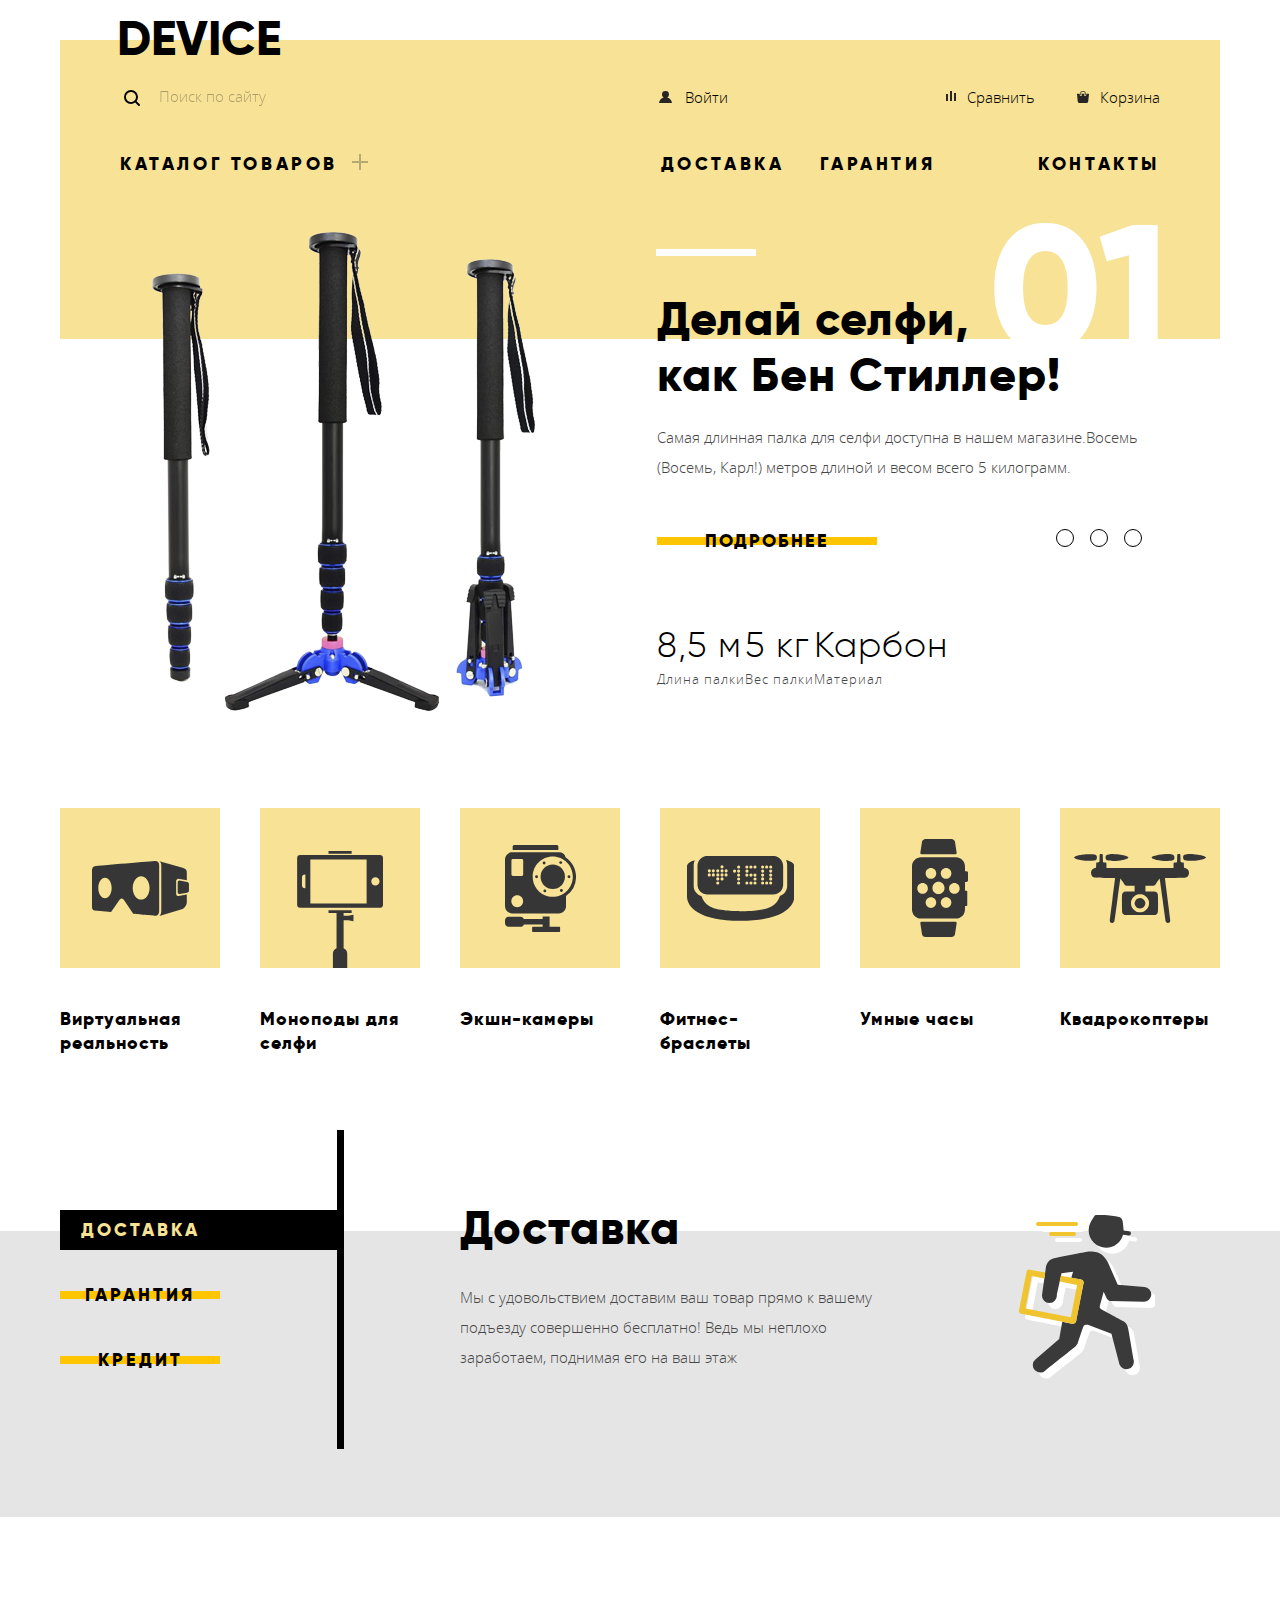
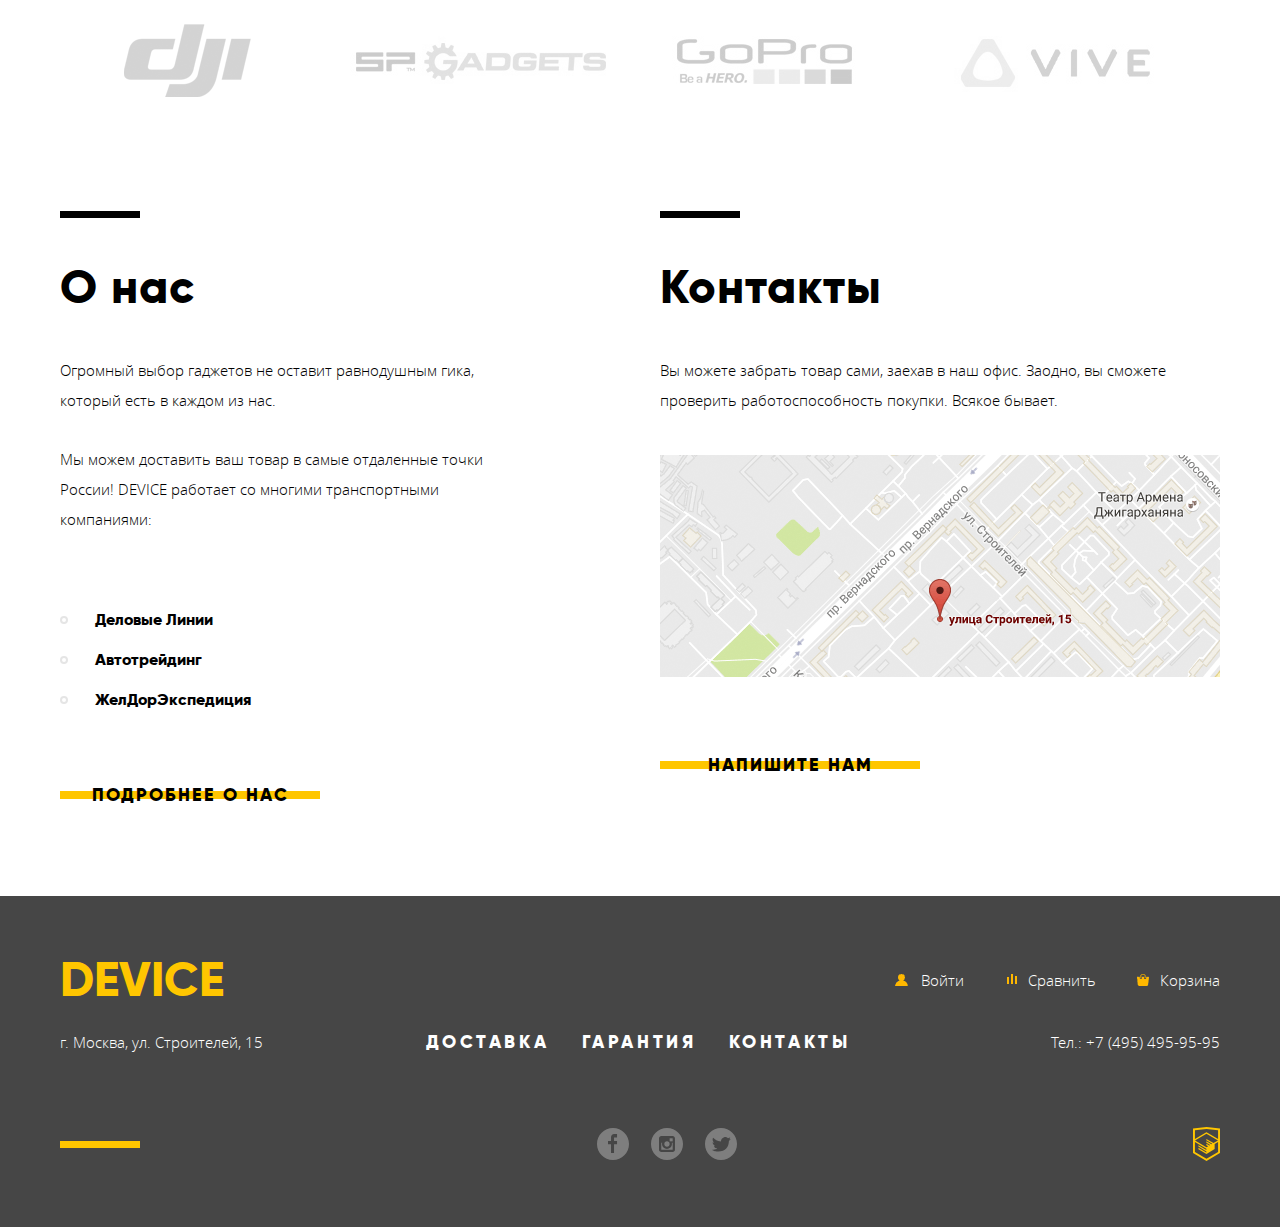
==== commit 58a4ff29: "Fix slider" ====
--- a/index.html
+++ b/index.html
@@ -36,7 +36,7 @@
                     <a href="#">Виртуальная реальность</a>
                   </li>
                   <li class="header-dropdown-item">
-                    <a href="#">Моноподы для селфи</a>
+                    <a href="catalog.html">Моноподы для селфи</a>
                   </li>
                   <li class="header-dropdown-item">
                     <a href="#">Экшн-камеры</a>
@@ -79,7 +79,7 @@
             <div class="slides">
               <div class="slide slide1">
                 <div class="slider-inner">
-                  <img src="img/slider-1.png" width="384" height="486" alt="Изображение палок для селфи">
+                  <!-- <img src="img/slider-1.png" width=526 height="486" alt="Изображение палок для селфи"> -->
                   <div class="slider-description">
                     <div class="divider"></div>
                     <div class="slider-number">01</div>	
@@ -105,11 +105,11 @@
               </div>
               <div class="slide slide2">
                 <div class="slider-inner">
-                  <img src="img/slider-2.png" width="345" height="486" alt="Изображение фитнес-браслета">
+                  <!-- <img src="img/slider-2.png" width="526" height="486" alt="Изображение фитнес-браслета"> -->
                   <div class="slider-description">
                     <div class="divider"></div>
                     <div class="slider-number">02</div>	
-                    <h2>Худеем правильно!</h2>
+                    <h2>Худеем<br> правильно!</h2>
                     <p>Мотивирующие фитнесc-браслеты помогут найти в себе силы не пропускать занятия и соблюдать диету.</p>
                     <a class="button" href ="#">Подробнее</a>
                     <ul class="slider-info">
@@ -123,7 +123,7 @@
               </div>
               <div class="slide slide3">
                 <div class="slider-inner">
-                  <img src="img/slider-3.png" width="526" height="334" alt="Изображение квадрокоптера">
+                  <!-- <img src="img/slider-3.png" width="526" height="486" alt="Изображение квадрокоптера"> -->
                   <div class="slider-description">
                     <div class="divider"></div>
                     <div class="slider-number">03</div>	
@@ -167,7 +167,7 @@
           </a>
         </li>
         <li>
-          <a href="#" class="category-item">
+          <a href="catalog.html" class="category-item">
             <div class="category-item-background">
               <img src="img/popular-2.svg" width="86" height="117" alt="Категория 'Виртуальная реальность'">
             </div>
@@ -286,7 +286,7 @@
       <a class="map" href="#">
         <img src="img/map.png" width="560" height="222" alt="Изображение карты с адресом магазина">
       </a>
-      <a class="button" href="#">Напишите нам</a>
+      <a class="button contact-button" href="#">Напишите нам</a>
     </div>
   </section>
   
@@ -370,6 +370,6 @@
       <div class="modal-close">Крестик закрытия модального окна</div>
     </div>
   </div>
-
+  <script src="js/script.js"></script>
 </body>
 </html>--- a/css/styles.css
+++ b/css/styles.css
@@ -414,7 +414,8 @@
 	padding-right: 30px;
 }
 
-.plus:hover .header-dropdown {
+.plus:hover .header-dropdown,
+.plus a:focus ~ .header-dropdown {
 	display: flex;
 	z-index: 1;
 }
@@ -440,6 +441,7 @@
 	align-items: center;
 	min-height: 580px;
 	/* padding-bottom: 55px; */
+	transform: translate(0px,-40px);
 }
 
 .slider input[type='radio'] {
@@ -450,7 +452,8 @@
 .slider-description {
 	flex-direction: column;
 	width: 515px;
-	padding-left: 4px;
+	padding-left: 6px;
+	margin-left: auto;
 }
 
 .slider-description .divider {
@@ -538,19 +541,25 @@
 	position: relative;
 }
 
-.slide1 img {
+.slide1 {
 	left: 50px;
 	bottom: 80px;
-}
-
-.slide2 img {
+	background-image: url(../img/slider-1.png);
+	background-repeat: no-repeat;
+}
+
+.slide2 {
 	top: 0px;
 	left: 0px;
-}
-
-.slide3 img {
+	background-image: url(../img/slider-2.png);
+	background-repeat: no-repeat;
+}
+
+.slide3 {
 	top: 0px;
 	left: 0px;
+	background-image: url(../img/slider-3.png);
+	background-repeat: no-repeat;
 }
 
 
@@ -1066,6 +1075,10 @@
 	opacity: 0.3;
 }
 
+.catalog-category-name {
+	padding-left: 60px;
+}
+
 
 .catalog-title {
 	font-size: 47px;
@@ -1116,25 +1129,41 @@
 	display: none;
 }
 
-
-
 .main-catalog {
 	display: flex;
-	justify-content: space-between;
+	position: relative;
 }
 
 .sidebar-filter {
-	padding-right: 69px;
-	background: linear-gradient(to bottom, #dbdbdb 70px, #eeeeee 70px, #eeeeee 100%);
+	background-color: #eeeeee;
+}
+
+.sidebar-filter-header {
+	background-color: #dbdbdb;
+	padding-left: 60px;
+
+}
+
+.sidebar-filter-header::before {
+	content: '';
+	position: absolute;
+	width: 50%;
+	height: 68px;
+	background-color: #dbdbdb;
+}
+
+.sidebar-filter-form {
+	background-color: #eeeeee;
+	padding: 70px 66px 70px 60px;
 }
 
 .filter-header {
 	font-size: 16px;
-	letter-spacing: 2px;
+	letter-spacing: 3.5px;
 	font-family: 'gilroyextrabold';
-	padding: 29px 0 22px;
+	padding: 25px 0 25px;
 	text-transform: uppercase;
-	margin-bottom: 69px;
+	/* margin-bottom: 69px; */
 }
 
 .filter-slider {
@@ -1304,10 +1333,16 @@
 	background-image: url(../img/checkbox-on.svg);
 }
 
+.filter-properties-list .filter-input:disabled + label,
+.filter-properties-list .filter-input:disabled + label::before,
+.filter-bluetooth-list .filter-input:disabled + label,
+.filter-bluetooth-list .filter-input:disabled + label::before {
+	opacity: 0.25;
+} 
+
 .filter-bluetooth-list .filter-input:checked+label::before {
 	background-image: url(../img/radio-on.svg);
 }
-
 
 .filter-bluetooth-available {
 	margin-bottom: 31px;
@@ -1319,11 +1354,242 @@
 	border: 0 solid rgba(0,0,0,0);
 }
 
-
-
 .catalog {
-	width: 760px;
-}
+	max-width: 830px;
+}
+
+.catalog-sort-background {
+	background-color: #ebebeb;
+	padding-left: 69px;
+}
+
+.catalog-sorting {
+	display: flex;
+	padding: 25px 0;
+}
+
+.catalog-sorting h4 {
+	font-size: 16px;
+	letter-spacing: 3.5px;
+	font-family: 'gilroyextrabold';
+	text-transform: uppercase;
+	margin-right: 50px;
+}
+
+.sort-sites {
+	margin-right: auto;
+}
+
+.sort-sites a {
+	font-size: 14px;
+	line-height: 18px;
+	font-family: 'open_sansregular';
+	opacity: 0.3;
+	margin-right: 24px;
+}
+
+.sort-sites a:hover,
+.sort-sites a:focus {
+	opacity: 0.6;
+}
+
+.sort-sites a.active,
+.sort-sites a:active {
+	opacity: 1;
+}
+
+.sort-order {
+	position: relative;
+	font-size: 0px;
+}
+
+.sort-desc::before,
+.sort-asc::before {
+	content: '';
+	position: absolute;
+	width: 11px;
+	height: 10px;
+	top: 5px;
+	right: 33px;
+	background-image: url(../img/icon-up-dir.svg);
+	background-repeat: no-repeat;
+}
+
+.sort-desc::before {
+	right: 2px;
+	background-image: url(../img/icon-down-dir.svg);
+}
+
+.sort-desc,
+.sort-asc  {
+	opacity: 0.2;
+}
+
+.sort-desc:hover,
+.sort-desc:focus,
+.sort-asc:hover,
+.sort-asc:focus  {
+	opacity: 0.4;
+}
+
+.sort-desc.active,
+.sort-asc.active,
+.sort-desc:active,
+.sort-asc:active {
+	opacity: 1;
+}
+
+.catalog-list-background {
+	background-color: #ffffff;
+	padding-left: 69px;
+	padding-top: 70px;
+}
+
+.catalog-list {
+	display: flex;
+	justify-content: space-between;
+	flex-wrap: wrap;
+	max-width: 760px;
+}
+
+.catalog-item {
+	position: relative;
+	margin-bottom: 53px;
+}
+
+.new::after {
+	content:"New";
+	position: absolute;
+	width: 58px;
+	height: 58px;
+	right: 30px;
+	top: 30px;
+	padding: 20px 10px;
+	font-size: 14px;
+	letter-spacing: 1px;
+	font-family: 'gilroyextrabold';
+	border-radius: 50%;
+	border: 2px solid #000000;
+	text-align: center;
+	text-transform: uppercase;
+	opacity: 0.1;
+}
+
+.catalog-item-image {
+	margin-bottom: 33px;
+}
+
+.catalog-item-action {
+	display: none;
+	position: absolute;
+	flex-direction: column;
+	align-items: center;
+	width: 360px;
+	height: 380px;
+	top: 0;
+	left: 0;
+	background-color: rgba(238,238,238,0.7);
+	z-index: 1;
+}
+
+.catalog-item:hover .catalog-item-action {
+	display: flex;
+}
+
+.catalog-button {
+	width: 200px;
+	margin-top: 170px;
+	margin-bottom: 6px;
+}
+
+.catalog-item-compare {
+	font-size: 13px;
+	line-height: 36px;
+	font-family: 'open_sanslight';
+	opacity: 0.5;
+}
+
+.catalog-item-compare:hover,
+.catalog-item-compare:focus {
+	opacity: 1;
+}
+
+.catalog-item-compare:active {
+	opacity: 0.2;
+}
+
+.catalog-item-info {
+	display: flex;
+	justify-content: space-between;
+}
+
+.catalog-item-title {
+	max-width: 260px;
+	font-size: 18px;
+	font-family: 'gilroyextrabold';
+}
+
+.catalog-item-price {
+	font-size: 16px;
+	font-family: 'gilroylight';
+	padding-top: 3px;
+	color: #464646;
+}
+
+.pagination {
+	display: flex;
+	justify-content: space-between;
+	background-color: #ebebeb;
+	margin-bottom: 73px;
+	max-width: 760px;
+}
+
+.pagination a {
+	font-size: 16px;
+	letter-spacing: 3.5px;
+	font-family: 'gilroyextrabold';
+	text-transform: uppercase;
+}
+
+.pagination-number {
+	display: flex;
+	padding: 26px 0;
+}
+
+.pagination-number .pagination-item {
+	margin-right:	27px;
+	opacity: 0.3;
+}
+
+.pagination-number .pagination-item:hover {
+	opacity: 0.6;
+}
+
+.pagination-number .pagination-item:active,
+.pagination-number .active,
+.pagination-number .active:hover {
+	opacity: 1;
+}
+
+.pagination .previous,
+.pagination .next {
+	padding: 26px 30px;
+}
+
+.pagination .previous:hover,
+.pagination .next:hover {
+	background-color: #d9d9d9;
+}
+
+.pagination .previous:active a,
+.pagination .next:active a {
+	opacity: 0.3;
+}
+
+.pagination .previous {
+	margin-right: 41px;
+}
+
 
 
 
@@ -1361,6 +1627,10 @@
 	margin-bottom: 21px;
 }
 
+.modal-open {
+	display: block;
+}
+
 .modal-close::after {
 	content: "";
 	position: absolute;
@@ -1391,6 +1661,10 @@
 .form-message {
 	display: flex;
 	flex-direction: column;
+}
+
+.show-modal {
+	display: block;
 }
 
 .modal-window label {
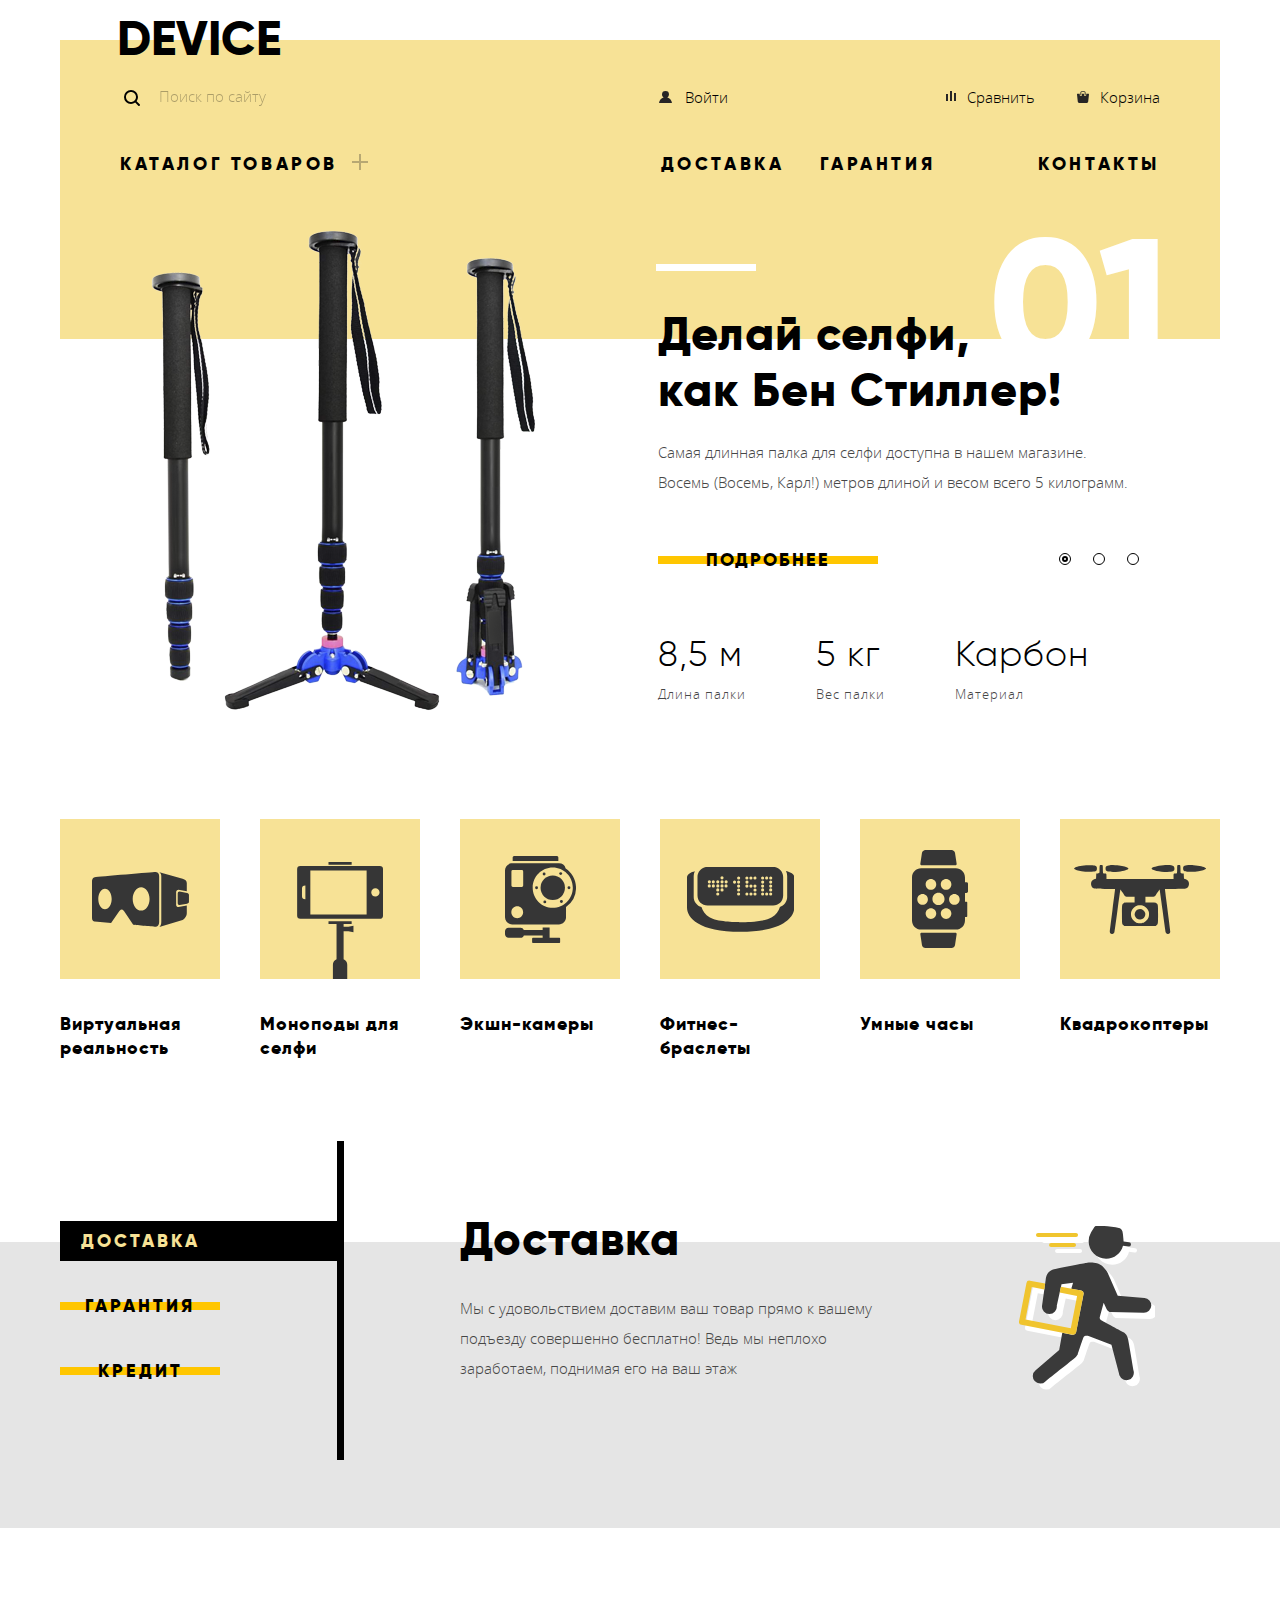
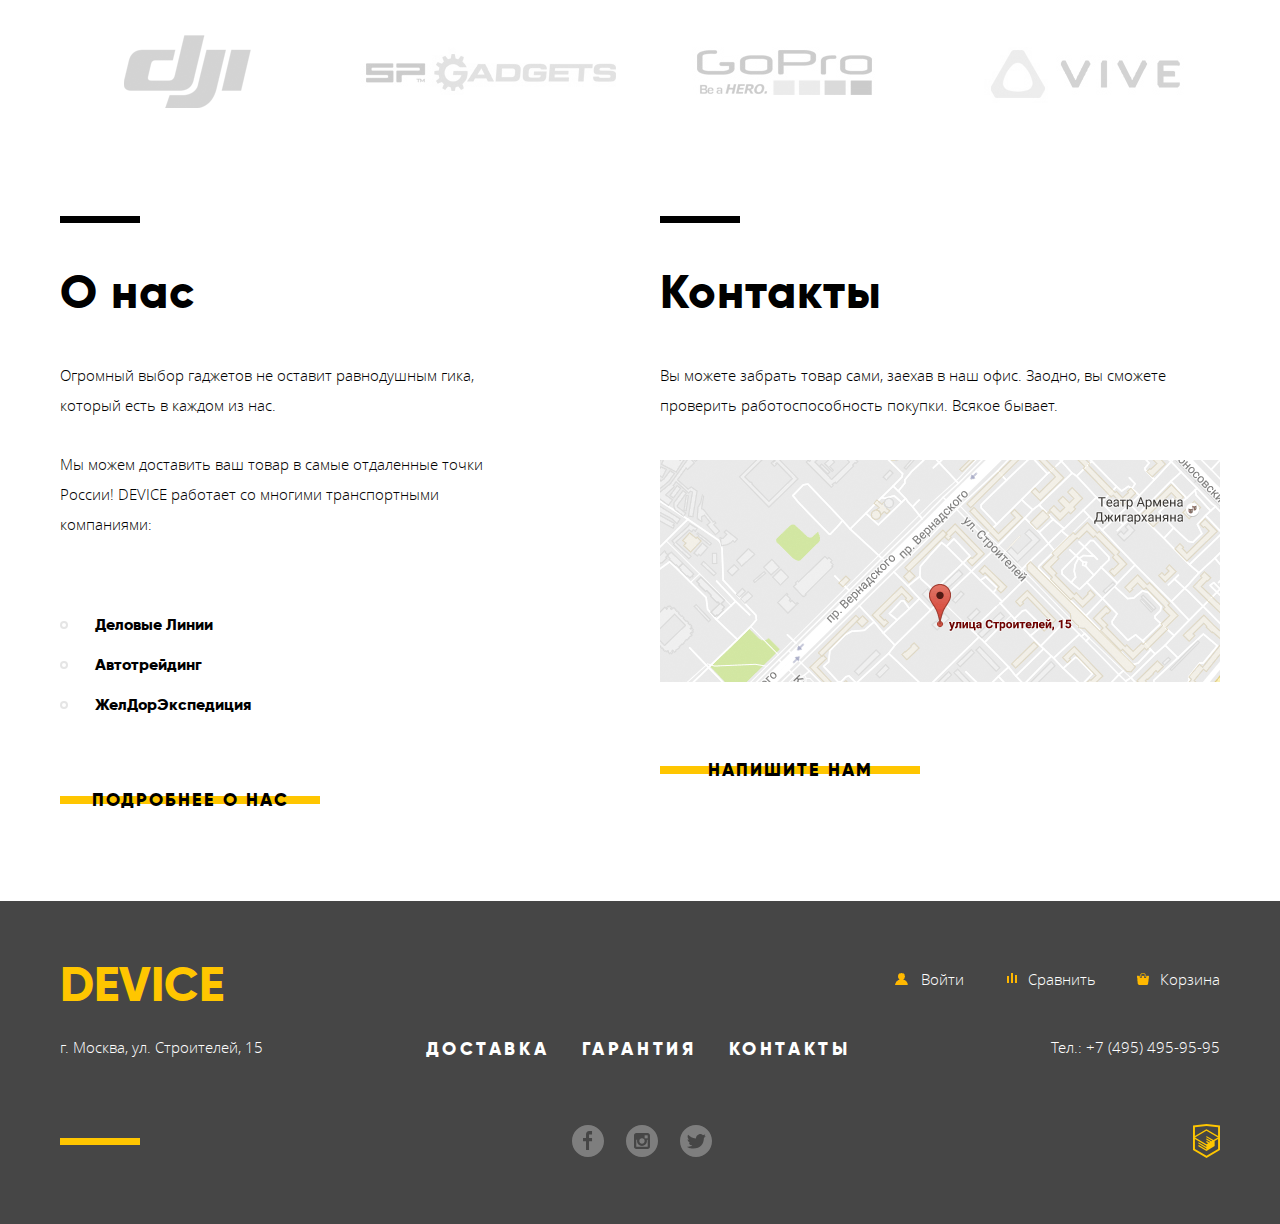
==== commit d9bb4e78: "Finished index.html page" ====
--- a/index.html
+++ b/index.html
@@ -5,155 +5,160 @@
 	<link rel="stylesheet" href="css/styles.css">
 </head>
 <body>
-  <header class="main-header">
-    <div class="container">
-      <div class="main-header-background">
-        <div class="main-header-nav">
-          <div class="header-user-block">
-            <a class="logo">Device</a>
-            <form class="search-form" action="catalog.html" method="post">
-              <input class="search-field" id="search-field" name="search-field" type="text" placeholder="Поиск по сайту">
-              <button class="search-button" type="submit" name="search-button">Поиск</button>
-            </form>
-            <ul class="user-block">
-              <li>
-                <a class="user-option login" href="#">Войти</a>
-              </li>
-              <li>
-                <a class="user-option compare" href="#">Сравнить</a>
-              </li>
-              <li>
-                <a class="user-option cart" href="#">Корзина</a>
-              </li>
-            </ul>
-          </div>
-          <div class="header-nav">
-            <div class="plus">
-              <a class="header-item plus-item" href="#">Каталог товаров</a>
-              <ul class="header-dropdown">
-                <ul class="dropdown-list">
-                  <li class="header-dropdown-item">
-                    <a href="#">Виртуальная реальность</a>
-                  </li>
-                  <li class="header-dropdown-item">
-                    <a href="catalog.html">Моноподы для селфи</a>
-                  </li>
-                  <li class="header-dropdown-item">
-                    <a href="#">Экшн-камеры</a>
-                  </li>
-                </ul>  
-                <ul class="dropdown-list">
-                  <li class="header-dropdown-item">
-                    <a href="#">Фитнес-браслеты</a>
-                  </li>
-                  <li class="header-dropdown-item">
-                    <a href="#">Умные часы</a>
-                  </li>
-                </ul>  
-                <ul class="dropdown-list">
-                  <li class="header-dropdown-item">
-                    <a href="#">Квадрокоптеры</a>
-                  </li>
-                </ul>
+  <header class="main-header container">
+    <div class="main-header-background">
+      <div class="main-header-nav">
+        <div class="header-user-block">
+          <a class="logo">Device</a>
+          <form class="search-form" action="catalog.html" method="post">
+            <input class="search-field" id="search-field" name="search-field" type="text" placeholder="Поиск по сайту">
+            <button class="search-button" type="submit" name="search-button">Поиск</button>
+          </form>
+          <ul class="user-block">
+            <li>
+              <a class="user-option login" href="#">Войти</a>
+            </li>
+            <li>
+              <a class="user-option compare" href="#">Сравнить</a>
+            </li>
+            <li>
+              <a class="user-option cart" href="#">Корзина</a>
+            </li>
+          </ul>
+        </div>
+        <div class="header-nav">
+          <div class="plus">
+            <a class="header-item plus-item" href="#">Каталог товаров</a>
+            <ul class="header-dropdown">
+              <ul class="dropdown-list">
+                <li class="header-dropdown-item">
+                  <a href="#">Виртуальная реальность</a>
+                </li>
+                <li class="header-dropdown-item">
+                  <a href="catalog.html">Моноподы для селфи</a>
+                </li>
+                <li class="header-dropdown-item">
+                  <a href="#">Экшн-камеры</a>
+                </li>
               </ul>  
-            </div>
-            <ul class="header-nav-block">
-              <li>
-                <a class="header-item" href="#">Доставка</a>
-              </li>
-              <li >
-                <a class="header-item" href="#">Гарантия</a>
-              </li>
-              <li>
-                <a class="header-item" href="#">Контакты</a>
-              </li>
-            </ul>
-          </div>
-        </div>
-        <div class="slider">
-          <h1 class="visually-hidden">Интернет-магазин девайсов "Device"</h1>
-          <div class="container">
-            <input type="radio" name="slider" id="slider1" checked="checked">
-            <input type="radio" name="slider" id="slider2">
-            <input type="radio" name="slider" id="slider3" >
-            <div class="slides">
-              <div class="slide slide1">
-                <div class="slider-inner">
-                  <!-- <img src="img/slider-1.png" width=526 height="486" alt="Изображение палок для селфи"> -->
-                  <div class="slider-description">
-                    <div class="divider"></div>
-                    <div class="slider-number">01</div>	
-                    <h2>Делай селфи,<br>как Бен Стиллер!</h2>
-                    <p>Самая длинная палка для селфи доступна в нашем магазине.Восемь (Восемь, Карл!) метров длиной и весом всего 5 килограмм.</p>
-                    <a class="button" href ="#">Подробнее</a>
-                    <ul class="slider-info">
-                      <li class="slider-info-item">
-                        <span>8,5 м</span>
-                        <p>Длина палки</p>
-                      </li>
-                      <li class="slider-info-item">
-                        <span>5 кг</span>
-                        <p>Вес палки</p>
-                      </li>
-                      <li class="slider-info-item">
-                        <span>Карбон</span>
-                        <p>Материал</p>
-                      </li>
-                    </ul>
-                  </div>
-                </div>
-              </div>
-              <div class="slide slide2">
-                <div class="slider-inner">
-                  <!-- <img src="img/slider-2.png" width="526" height="486" alt="Изображение фитнес-браслета"> -->
-                  <div class="slider-description">
-                    <div class="divider"></div>
-                    <div class="slider-number">02</div>	
-                    <h2>Худеем<br> правильно!</h2>
-                    <p>Мотивирующие фитнесc-браслеты помогут найти в себе силы не пропускать занятия и соблюдать диету.</p>
-                    <a class="button" href ="#">Подробнее</a>
-                    <ul class="slider-info">
-                      <li class="slider-info-item">
-                        <span>48 часов</span>
-                        <p>Без подзарядки</p>
-                      </li>
-                    </ul>
-                  </div>
-                </div>  
-              </div>
-              <div class="slide slide3">
-                <div class="slider-inner">
-                  <!-- <img src="img/slider-3.png" width="526" height="486" alt="Изображение квадрокоптера"> -->
-                  <div class="slider-description">
-                    <div class="divider"></div>
-                    <div class="slider-number">03</div>	
-                    <h2>Порхает как бабочка, жалит как пчела!</h2>
-                    <p>Этот обычный, на первый взгляд, квадрокоптер оснащен мощным лазером, замаскированным под стандартную камеру.</p>
-                    <a class="button" href ="#">Подробнее</a>
-                    <ul class="slider-info">
-                      <li class="slider-info-item">
-                        <span>800 м</span>
-                        <p>Дальность полёта</p>
-                      </li>
-                      <li class="slider-info-item">
-                        <span>50 м</span>
-                        <p>Радиус поражения</p>
-                      </li>
-                    </ul>
-                  </div>
-                </div>  
-              </div>
-            </div>
-            <div class="slider-controls">
-              <label class="slider-control slider-control1" for="slider1"></label>
-              <label class="slider-control slider-control2" for="slider2"></label>
-              <label class="slider-control slider-control3" for="slider3"></label>
-            </div>
-          </div>		
-        </div>
-      </div>
-    </div>
-  </header>
+              <ul class="dropdown-list">
+                <li class="header-dropdown-item">
+                  <a href="#">Фитнес-браслеты</a>
+                </li>
+                <li class="header-dropdown-item">
+                  <a href="#">Умные часы</a>
+                </li>
+              </ul>  
+              <ul class="dropdown-list">
+                <li class="header-dropdown-item">
+                  <a href="#">Квадрокоптеры</a>
+                </li>
+              </ul>
+            </ul>  
+          </div>
+          <ul class="header-nav-block">
+            <li>
+              <a class="header-item" href="#">Доставка</a>
+            </li>
+            <li >
+              <a class="header-item" href="#">Гарантия</a>
+            </li>
+            <li>
+              <a class="header-item" href="#">Контакты</a>
+            </li>
+          </ul>
+        </div>
+      </div>
+    </div> 
+  </header>   
+  <div class="slider container">
+    <h1 class="visually-hidden">Интернет-магазин девайсов "Device"</h1>
+    <div class="">
+      <input type="radio" name="slider" id="slider1" checked="checked">
+      <input type="radio" name="slider" id="slider2">
+      <input type="radio" name="slider" id="slider3" >
+      <div class="slides">
+        <div class="slide slide1">
+          <div class="slider-decoration">
+            <div class="divider"></div>
+            <div class="slider-number">01</div>	
+          </div>
+          <div class="slider-inner">
+            <!-- <img src="img/slider-1.png" width=526 height="486" alt="Изображение палок для селфи"> -->
+            <div class="slider-description">
+              <h2>Делай селфи,<br>как Бен Стиллер!</h2>
+              <p>Самая длинная палка для селфи доступна в нашем магазине.<br> Восемь (Восемь, Карл!) метров длиной и весом всего 5 килограмм.</p>
+              <a class="button" href ="#">Подробнее</a>
+              <ul class="slider-info">
+                <li class="slider-info-item">
+                  <span>8,5 м</span>
+                  <p>Длина палки</p>
+                </li>
+                <li class="slider-info-item">
+                  <span>5 кг</span>
+                  <p>Вес палки</p>
+                </li>
+                <li class="slider-info-item">
+                  <span>Карбон</span>
+                  <p>Материал</p>
+                </li>
+              </ul>
+            </div>
+          </div>
+        </div>
+        <div class="slide slide2">
+          <div class="slider-decoration">
+            <div class="divider"></div>
+            <div class="slider-number">02</div>	
+          </div>
+          <div class="slider-inner">
+            <!-- <img src="img/slider-2.png" width="526" height="486" alt="Изображение фитнес-браслета"> -->
+            <div class="slider-description">
+              <h2>Худеем<br> правильно!</h2>
+              <p>Мотивирующие фитнесc-браслеты помогут найти в себе силы не пропускать занятия и соблюдать диету.</p>
+              <a class="button" href ="#">Подробнее</a>
+              <ul class="slider-info">
+                <li class="slider-info-item">
+                  <span>48 часов</span>
+                  <p>Без подзарядки</p>
+                </li>
+              </ul>
+            </div>
+          </div>  
+        </div>
+        <div class="slide slide3">
+          <div class="slider-decoration">
+            <div class="divider"></div>
+            <div class="slider-number">03</div>	
+          </div>
+          <div class="slider-inner">
+            <!-- <img src="img/slider-3.png" width="526" height="486" alt="Изображение квадрокоптера"> -->
+            <div class="slider-description">
+              <h2>Порхает как бабочка, жалит как пчела!</h2>
+              <p>Этот обычный, на первый взгляд, квадрокоптер оснащен мощным лазером, замаскированным под стандартную камеру.</p>
+              <a class="button" href ="#">Подробнее</a>
+              <ul class="slider-info">
+                <li class="slider-info-item">
+                  <span>800 м</span>
+                  <p>Дальность полёта</p>
+                </li>
+                <li class="slider-info-item">
+                  <span>50 м</span>
+                  <p>Радиус поражения</p>
+                </li>
+              </ul>
+            </div>
+          </div>  
+        </div>
+      </div>
+      <div class="slider-controls">
+        <label class="slider-control slider-control1" for="slider1"></label>
+        <label class="slider-control slider-control2" for="slider2"></label>
+        <label class="slider-control slider-control3" for="slider3"></label>
+      </div>
+    </div>  
+  </div>
+
         
 	<main>
     <section class="categories container">
@@ -284,7 +289,7 @@
       <h3>Контакты</h3>
       <p>Вы можете забрать товар сами, заехав в наш офис. Заодно, вы сможете проверить работоспособность покупки. Всякое бывает.</p>
       <a class="map" href="#">
-        <img src="img/map.png" width="560" height="222" alt="Изображение карты с адресом магазина">
+        <img class="modal_map" src="img/map.png" width="560" height="222" alt="Изображение карты с адресом магазина">
       </a>
       <a class="button contact-button" href="#">Напишите нам</a>
     </div>
@@ -333,7 +338,7 @@
           <a class="icon twitter-icon" href="https://www.twitter.com">Логотип Twitter</a>
         </li>	
       </ul>
-      <a href="#">
+      <a class="academy-icon" href="#">
         <img src="img/logo-html.svg" alt="Иконка сайта HTML-Academy">
       </a>
     </div>
@@ -364,10 +369,10 @@
     </div>
   </div>
 
-  <div class="modal-overlay map-overlay">
+  <div class="map-overlay">
     <div class="modal-window modal-map">
       <iframe src="https://www.google.com/maps/embed?pb=!1m18!1m12!1m3!1d2249.1125488834914!2d37.52742395180429!3d55.68703098044029!2m3!1f0!2f0!3f0!3m2!1i1024!2i768!4f13.1!3m3!1m2!1s0x46b54cf65f5c8955%3A0x694710ccd55501e!2z0YPQuy4g0KHRgtGA0L7QuNGC0LXQu9C10LksIDE1LCDQnNC-0YHQutCy0LAsINCg0L7RgdGB0LjRjywgMTE5MzEx!5e0!3m2!1sru!2sby!4v1545134928584" width="960" height="560" frameborder="0" style="border:0" allowfullscreen></iframe>
-      <div class="modal-close">Крестик закрытия модального окна</div>
+      <div class="modal-map-close">Крестик закрытия модального окна</div>
     </div>
   </div>
   <script src="js/script.js"></script>
--- a/css/styles.css
+++ b/css/styles.css
@@ -132,13 +132,13 @@
 } */
 
 .main-header-background {
-  min-height: 712px;
-  background: linear-gradient(to bottom, #ffffff 40px, #f7e296 40px, #f7e296 339px, transparent 339px, transparent 100%);
+  background: linear-gradient(to bottom, #ffffff 40px, #f7e296 40px, #f7e296 100%);
 }
 
 .main-header-nav {
   min-height: 190px;
-  margin: 0 60px 38px;
+	margin: 0 60px;
+	padding-bottom: 51px;
 }
 
 .header-user-block {
@@ -435,13 +435,11 @@
 
 
 .slider {
-	display: flex;
 	-webkit-box-align: center;
 	-ms-flex-align: center;
 	align-items: center;
 	min-height: 580px;
-	/* padding-bottom: 55px; */
-	transform: translate(0px,-40px);
+	margin-bottom: 12px;
 }
 
 .slider input[type='radio'] {
@@ -451,23 +449,25 @@
 
 .slider-description {
 	flex-direction: column;
-	width: 515px;
-	padding-left: 6px;
+	width: 562px;
 	margin-left: auto;
-}
-
-.slider-description .divider {
+	padding-top: 8px;
+	padding-right: 51px;
+	transform: translate(0px,-40px);
+}
+
+/* .slider-description .divider {
 	position: absolute;
 	width: 100px;
 	background-color: #ffffff;
 	top: 21px;
 	right: 40%;
-}
+} */
 
 .slider-number {
 	position: absolute;
 	color: #ffffff;
-	top: -27px;
+	top: -12px;
 	right: 50px;
 	font-family: 'gilroyextrabold';
 	font-size: 179px;
@@ -490,11 +490,11 @@
 	font-size: 15px;
 	letter-spacing: 0;
 	line-height: 30px;
-	margin-bottom: 39px;
+	margin-bottom: 43px;
 }
 
 .slides a {
-	margin-bottom: 60px;
+	margin-bottom: 44px;
 }
 
 .slides .button {
@@ -503,12 +503,20 @@
 
 .slider-info {
 	display: flex;
+}
+
+.slider-info li {
+	margin-right: 70px;
+}
+
+.slider-info li:last-child {
+	margin-right: 0;
 }
 
 .slider-info-item span {
 	font-family: 'gilroylight';
 	font-size: 36px;
-	line-height: 48px;
+	line-height: 60px;
 	letter-spacing: 1px;
 }
 
@@ -521,10 +529,25 @@
 
 .slide {
 	display: none;
-	width: 97%;
-	padding: 64px 0 0 20px ;
-	-webkit-animation: 30s 24s ease-in-out infinite;
 	animation: 30s 24s ease-in-out infinite;
+	background-position: 20px 0;
+}
+
+.slider-decoration {
+	position: relative;
+	min-height: 112px;
+	margin-left: auto;
+	background-color: #f7e296;
+	overflow: hidden;
+	z-index: -1;
+}
+
+.slider-decoration .divider {
+	position: absolute;
+	width: 100px;
+	background-color: #ffffff;
+	top: 37px;
+	right: 40%;
 }
 
 .slide1, .slide2, .slide3 {
@@ -537,9 +560,9 @@
 	justify-content: space-between;
 }
 
-.slide img {
+/* .slide img {
 	position: relative;
-}
+} */
 
 .slide1 {
 	left: 50px;
@@ -595,16 +618,16 @@
 
 .slider-controls {
 	position: absolute;
-	top: 300px;
-	right: 72px;
+	top: 322px;
+	right: 92px;
 }
 
 .slider-control {
 	display: inline-block;
 	vertical-align: middle;
-	width: 18px;
-	height: 18px;
-	margin: 0 6px;
+	width: 12px;
+	height: 12px;
+	margin: 0 9px;
 	border-radius: 50%;
 	border: 1px solid #000000;
 	background: #ffff;
@@ -613,15 +636,16 @@
 }
 
 .slider-control::after {
+	content: "";
 	position: absolute;
 	display: none;
 	background: #ffffff;
-	border: 2px solid #c1c1c1;
-	width: 8px;
-	height: 8px;
+	border: 2px solid #000;
+	width: 6px;
+	height: 6px;
 	border-radius: 50%;
-	top: 5px;
-	left: 5px;
+	top: 2px;
+	left: 2px;
 }
 
 input:checked:nth-child(1) ~ .slider-controls .slider-control:nth-child(1)::after {
@@ -639,17 +663,18 @@
 input:focus:nth-child(1) ~ .slider-controls .slider-control:nth-child(1)::after,
 input:focus:nth-child(2) ~ .slider-controls .slider-control:nth-child(2)::after,
 input:focus:nth-child(3) ~ .slider-controls .slider-control:nth-child(3)::after {
+	content: "";
 	display: block;
-	border: solid 4px #fb565a;
-	background: #fb565a;
-	width: 16px;
-	height: 16px;
-	top: 1px;
-	left: 1px;
+	border: solid 4px #000;
+	background: #000;
+	width: 12px;
+	height: 12px;
+	top: -1px;
+	left: -1px;
 }
 
 .categories {
-	margin-bottom: 75px;
+	margin-bottom: 81px;
 }
 
 .device-category {
@@ -685,7 +710,7 @@
 	width: 160px;
 	height: 160px;
 	background: #f7e296;
-	margin-bottom: 39px;
+	margin-bottom: 33px;
 }
 
 .device-category li:nth-child(2) .category-item-background {
@@ -838,7 +863,7 @@
 
 
 .partners {
-	margin: 95px 0;
+	margin: 95px 0 89px;
 }
 
 .partners-logo {
@@ -847,9 +872,13 @@
 }
 
 .partners-logo-item {
-	padding-right: 30px;
+	padding-right: 40px;
 	filter: grayscale(100%);
 	opacity: 0.2;
+}
+
+.partners-logo li:last-child .partners-logo-item{
+	padding-right: 0px;
 }
 
 .partners-logo-item:hover,
@@ -971,6 +1000,7 @@
 .footer-user-options li {
 	position: relative;
 	margin-right: 34px;
+	margin-bottom: 12px;
 }
 
 .footer-user-options li:last-child {
@@ -986,7 +1016,7 @@
 .footer-nav-block {
 	display: flex;
 	justify-content: space-between;
-	margin-bottom: 70px;
+	margin-bottom: 62px;
 }
 
 .footer-nav-block p,
@@ -1002,6 +1032,7 @@
 	align-items: center;
 	width: 425px;
 	margin-left: -38px;
+	padding-top: 4px;
 }
 
 .footer-social {
@@ -1073,6 +1104,10 @@
 
 .footer-social img:active {
 	opacity: 0.3;
+}
+
+.academy-icon {
+	padding-left: 50px;
 }
 
 .catalog-category-name {
@@ -1596,7 +1631,8 @@
 
 
 
-.modal-overlay {
+.modal-overlay,
+.map-overlay  {
 	position: fixed;
 	top: 0;
 	left: 0;
@@ -1622,7 +1658,8 @@
 	box-shadow: 0 20px 40px 0 rgba(0,1,1,.75);
 }
 
-.modal-close {
+.modal-close,
+.modal-map-close {
 	font-size: 0;
 	margin-bottom: 21px;
 }
@@ -1631,7 +1668,8 @@
 	display: block;
 }
 
-.modal-close::after {
+.modal-close::after,
+.modal-map-close::after {
 	content: "";
 	position: absolute;
 	padding: 28px;
@@ -1643,7 +1681,9 @@
 }
 
 .modal-close:hover::after,
-.modal-close:focus::after {
+.modal-close:focus::after,
+.modal-map-close:hover::after,
+.modal-map-close:focus::after {
 	opacity: 1;
 }
 
@@ -1715,16 +1755,62 @@
 }
 
 .modal-alert {
-	display:none;
+	font-size: 16px;
+	line-height: 18px;
 	font-family: 'open_sansregular';
-	color:#f6dada;
-}
-
-.map-overlay {
+	color: #fb565a;
+	display: none;
+}
+
+.modal-error .modal-alert {
+	display: block;
+}
+
+/* .map-overlay {
 	background: rgba(0,0,0,0);
-}
+} */
 
 .modal-map {
 	height: 560px;
 	padding: 0;
-}+}
+
+
+.show-modal .modal-animation {
+	        animation-name: bounce;
+	        animation-duration: 0.5s;
+}
+
+.show-modal .modal-error {
+	        animation-name: shake;
+	        animation-duration: 0.6s;
+}
+
+
+
+@keyframes bounce {
+	0% 	 { 
+		        transform: translateY(-2000px); 
+	}
+	70%  {  
+		        transform: translateY(-30px); 	
+	}
+	90%  { 
+		        transform: translateY(-10px); 	
+	}
+	100% { 
+		        transform: translateY(0); 	    
+	}
+}
+
+@keyframes shake {
+	0%, 100% { 
+		        transform: translateX(0); 
+	}
+	10%, 30%, 50%, 70%, 90% { 
+		        transform: translateX(-10px); 
+	}
+	20%, 40%, 60%, 80% { 
+		        transform: translateX(10px);  
+	}
+}
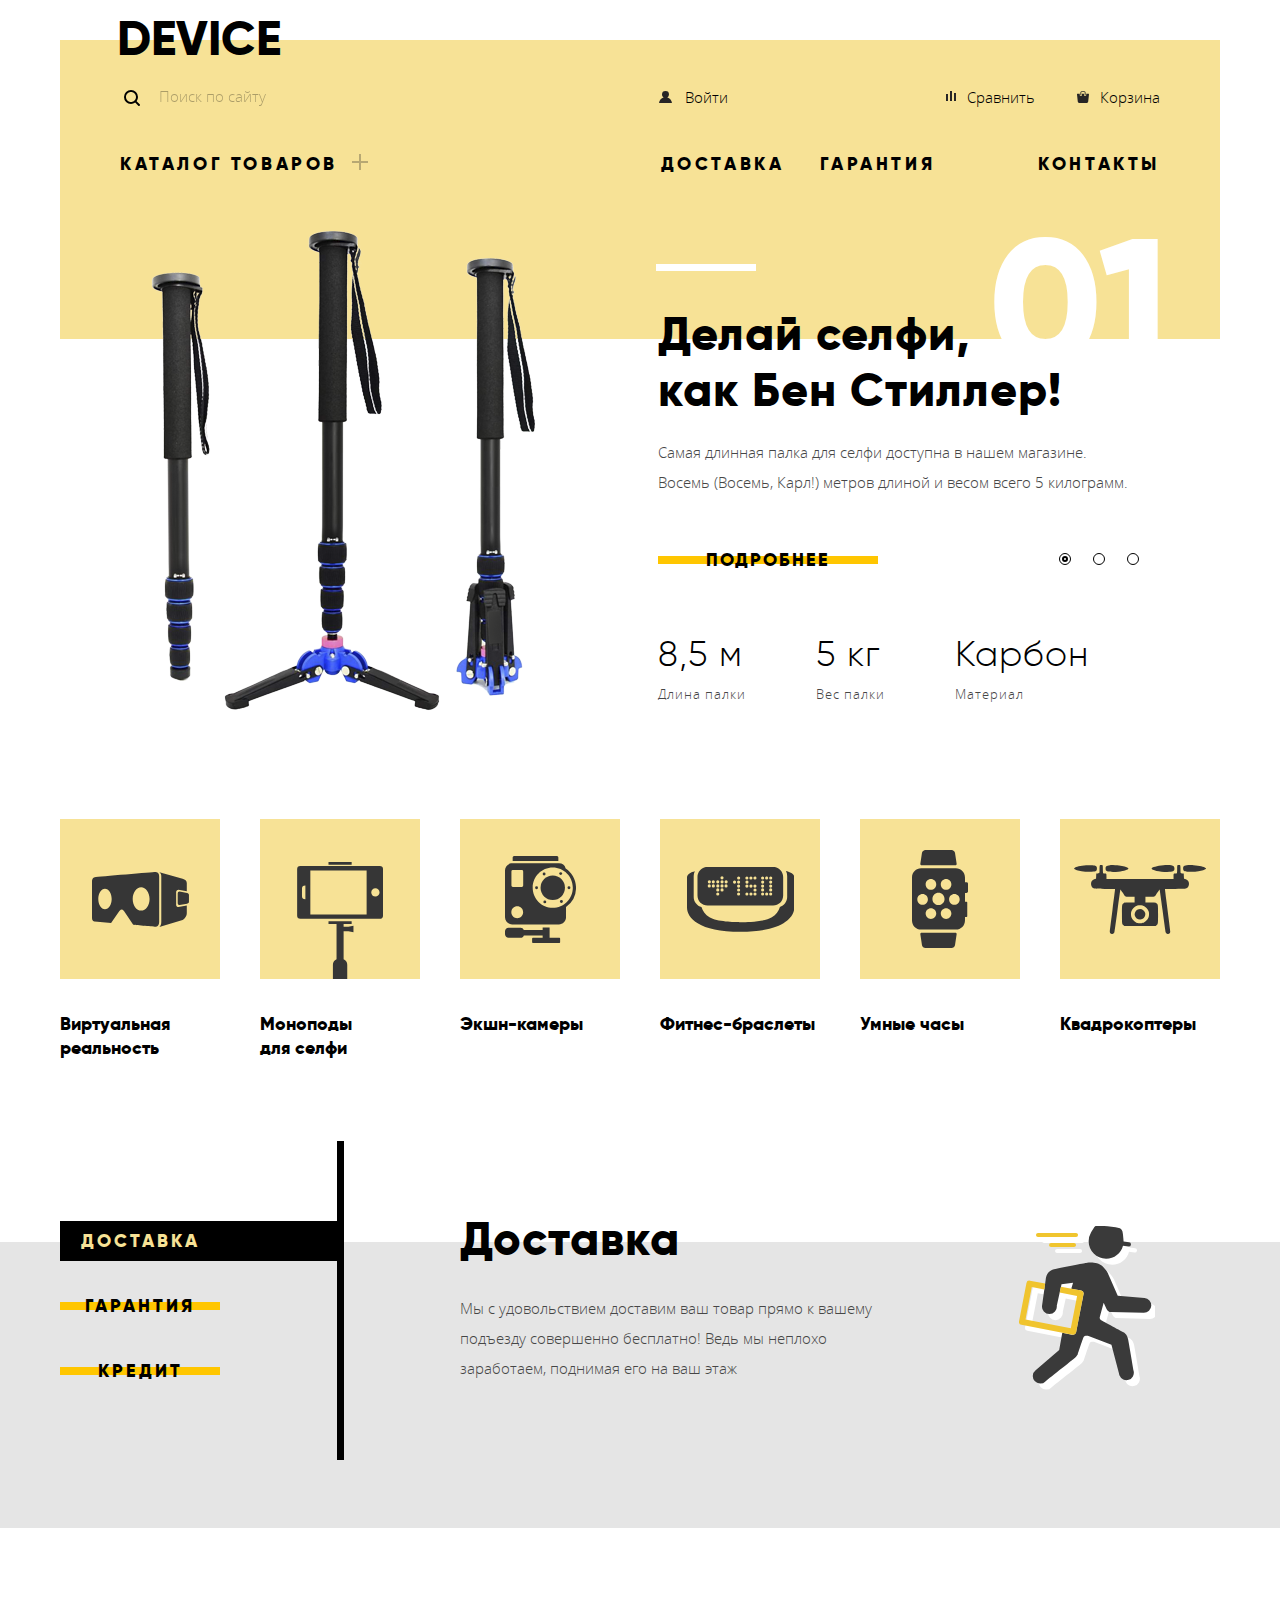
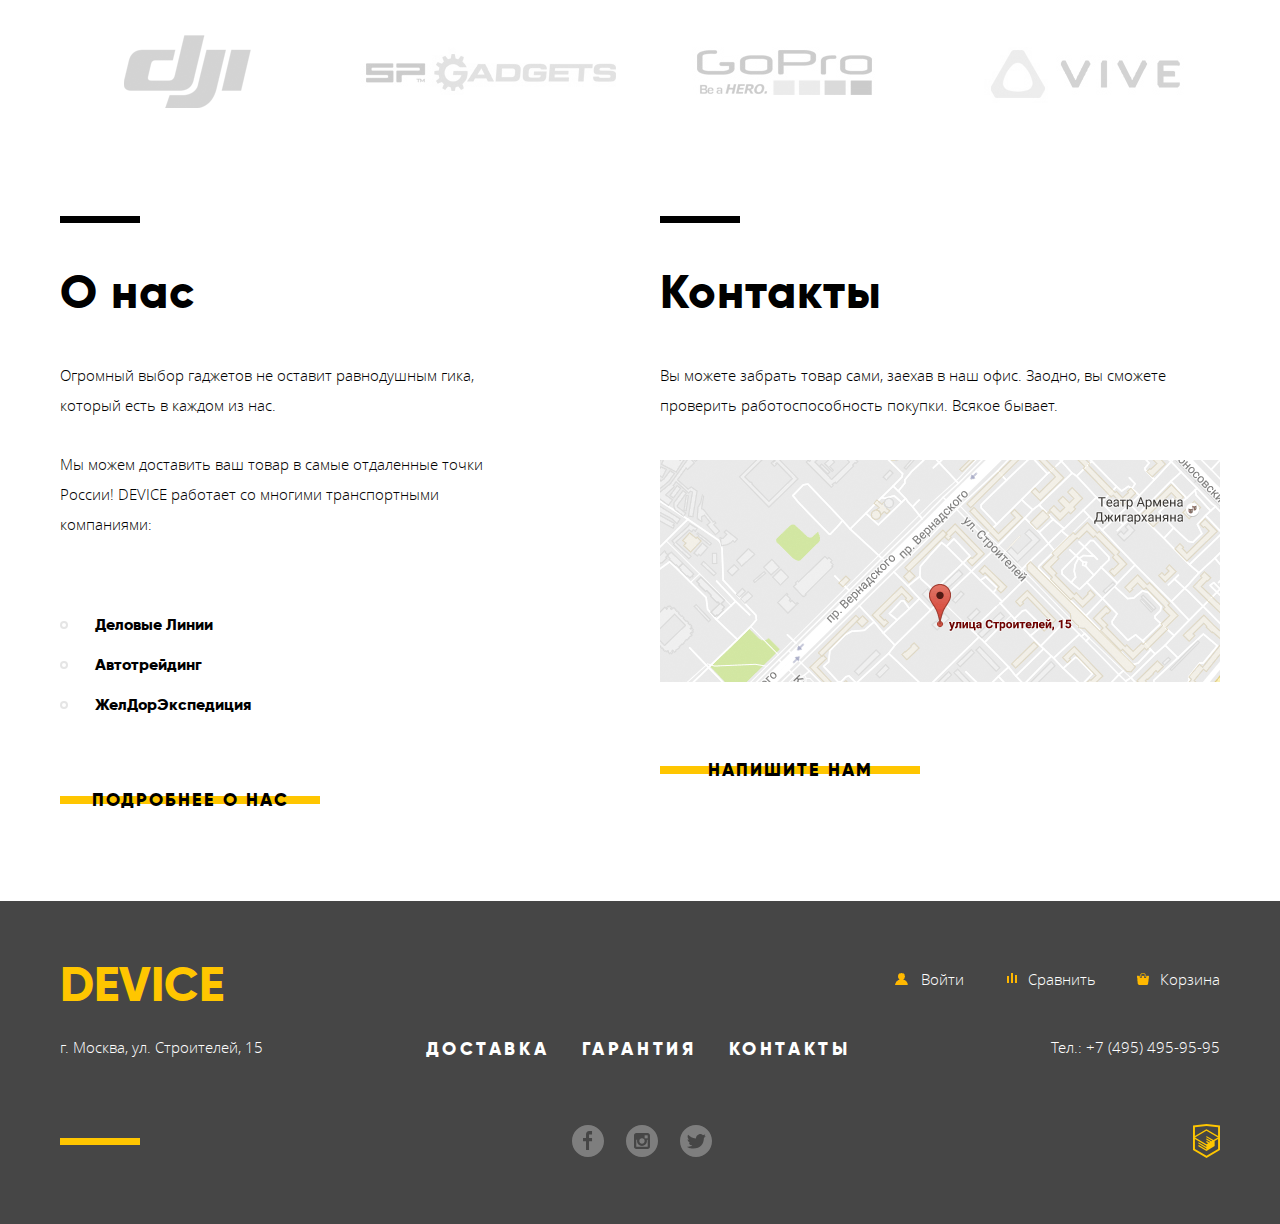
==== commit 83a6f87a: "finished the catalog page" ====
--- a/index.html
+++ b/index.html
@@ -176,7 +176,7 @@
             <div class="category-item-background">
               <img src="img/popular-2.svg" width="86" height="117" alt="Категория 'Виртуальная реальность'">
             </div>
-            <h3>Моноподы для селфи</h3>
+            <h3>Моноподы <br> для селфи</h3>
           </a>
         </li>
         <li>
@@ -291,7 +291,7 @@
       <a class="map" href="#">
         <img class="modal_map" src="img/map.png" width="560" height="222" alt="Изображение карты с адресом магазина">
       </a>
-      <a class="button contact-button" href="#">Напишите нам</a>
+      <a class="button contact-button" href="#open-modal-css">Напишите нам</a>
     </div>
   </section>
   
@@ -344,9 +344,9 @@
     </div>
   </footer>
   
-  <div class="modal-overlay">
+  <div class="modal-overlay" id="open-modal-css">
     <div class="modal-window modal-contact">
-      <div class="modal-close">Крестик закрытия модального окна</div>
+      <a class="modal-close" href="index.html">Крестик закрытия модального окна</a>
       <form class="modal-form" method="post">
         <div class="modal-inputs">
           <div class="form-input-item">
--- a/css/styles.css
+++ b/css/styles.css
@@ -29,10 +29,6 @@
 *, *::before, *::after {
 	box-sizing: inherit;
 }
-
-/* ::placeholder {
-	font-family: 'open_sanslight';
-} */
 
 html {
 	box-sizing: border-box;
@@ -126,10 +122,6 @@
 	z-index: -1;
 	transition-duration: 0.2s;
 }
-
-/* .main-header {
-  margin-bottom: 55px;
-} */
 
 .main-header-background {
   background: linear-gradient(to bottom, #ffffff 40px, #f7e296 40px, #f7e296 100%);
@@ -250,6 +242,7 @@
 
 .user-block,
 .footer-user-options {
+	position: relative;
   display: flex;
 	align-items: center;
 	font-size: 15px;
@@ -267,6 +260,14 @@
 	margin-right: 209px;
 }
 
+.user-block .user-logout {
+	margin-right: 123px!important;
+}
+
+.footer-user-options .user-logout {
+	margin-right: 102px!important;
+}
+
 .user-block li:nth-child(2) {
 	margin-left: auto;
 }
@@ -274,8 +275,6 @@
 .user-block li:last-child {
 	margin-right: 0;
 }
-
-
 
 .user-option {
 	padding-left: 30px;
@@ -293,7 +292,8 @@
 	opacity: 0.3;
 }
 
-.login::before {
+.login::before,
+.user::before {
 	content: '';
 	position: absolute;
 	width: 13px;
@@ -303,7 +303,6 @@
 	background-image: url(../img/user.svg);
 	background-repeat: no-repeat;
 }
-
 
 .compare::before {
 	content: '';
@@ -326,6 +325,14 @@
 	background-image: url(../img/cart.svg);
 	background-repeat: no-repeat;
 } 
+
+.logout {
+	position: absolute;
+	padding: 0;
+	margin: 0;
+	right: -68;
+	opacity: 0.3;
+}
 
 .header-nav,
 .footer-nav {
@@ -429,11 +436,6 @@
 	margin-right: 40px;
 }
 
-
-
-
-
-
 .slider {
 	-webkit-box-align: center;
 	-ms-flex-align: center;
@@ -455,14 +457,6 @@
 	padding-right: 51px;
 	transform: translate(0px,-40px);
 }
-
-/* .slider-description .divider {
-	position: absolute;
-	width: 100px;
-	background-color: #ffffff;
-	top: 21px;
-	right: 40%;
-} */
 
 .slider-number {
 	position: absolute;
@@ -554,15 +548,10 @@
 	display: none;
 }
 
-
 .slider-inner {
 	display: flex;
 	justify-content: space-between;
 }
-
-/* .slide img {
-	position: relative;
-} */
 
 .slide1 {
 	left: 50px;
@@ -584,25 +573,6 @@
 	background-image: url(../img/slider-3.png);
 	background-repeat: no-repeat;
 }
-
-
-/* .slide1 {
-	background-image: url(../img/slider-1.png);
-	background-repeat: no-repeat;
-	background-position: 70px 0px;
-}
-
-.slide2 {
-	background-image: url(../img/slider-2.png);
-	background-repeat: no-repeat;
-	background-position: left top;
-}
-
-.slide3 {
-	background-image: url(../img/slider-3.png);
-	background-repeat: no-repeat;
-	background-position: left top;
-} */
 
 input:checked:nth-child(1) ~ .slides .slide1 {
 	display: block;
@@ -700,7 +670,6 @@
 	font-family: 'gilroyextrabold';
 	font-size: 18px;
 	line-height: 24px;
-	letter-spacing: 1px;
 }
 
 .category-item-background {
@@ -720,8 +689,6 @@
 .category-item h3 {
 	max-width: 160px;
 }
-
-
 
 .advantages-slider-background {
 	background: linear-gradient(to bottom, #ffffff 26%, #e5e5e5 26%, #e5e5e5 100%);
@@ -859,9 +826,6 @@
 	color: #f7e296;
 }
 
-
-
-
 .partners {
 	margin: 95px 0 89px;
 }
@@ -1008,6 +972,7 @@
 }
 
 .footer-user-options .login::before,
+.footer-user-options .user::before,
 .footer-user-options .compare::before,
 .footer-user-options .cart::before {
 	filter: brightness(4) sepia(0) hue-rotate(65deg) saturate(110);
@@ -1126,7 +1091,7 @@
 	display: flex;
 	font-size: 14px;
 	font-family: 'open_sanslight';
-	margin-bottom: 50px;
+	margin-bottom: 51px;
 }
 
 .breadcrumbs li {
@@ -1165,31 +1130,43 @@
 }
 
 .main-catalog {
-	display: flex;
-	position: relative;
+	position: relative;
+}
+
+.catalog-header {
+	position: relative;
+	background-color: #efefef;
+}
+.catalog-header::before {
+	content: '';
+	position: absolute;
+	width: 50%;
+	height: 70px;
+	background-color: #dbdbdb;
+}
+
+.catalog-header-content {
+	display: flex;
+	width: 1160px;
+	margin: 0 auto;
 }
 
 .sidebar-filter {
 	background-color: #eeeeee;
+	z-index: 1;
 }
 
 .sidebar-filter-header {
 	background-color: #dbdbdb;
 	padding-left: 60px;
-
-}
-
-.sidebar-filter-header::before {
-	content: '';
-	position: absolute;
-	width: 50%;
-	height: 68px;
-	background-color: #dbdbdb;
+	width: 372px;
+	z-index: 1;
+
 }
 
 .sidebar-filter-form {
 	background-color: #eeeeee;
-	padding: 70px 66px 70px 60px;
+	padding: 69px 68px 70px 58px;
 }
 
 .filter-header {
@@ -1198,7 +1175,6 @@
 	font-family: 'gilroyextrabold';
 	padding: 25px 0 25px;
 	text-transform: uppercase;
-	/* margin-bottom: 69px; */
 }
 
 .filter-slider {
@@ -1208,7 +1184,8 @@
 }
 
 .filter-slider::before,
-.filter-slider::after {
+.filter-slider::after,
+.filter-bluetooth-available::before {
 	content: '';
 	position: absolute;
 	width: 200px;
@@ -1223,8 +1200,16 @@
 	left: 0;
 }
 
+.filter-bluetooth-available::before {
+	top: -14px;
+}
+
 .sidebar-filter h4 {
 	font-size: 18px;
+}
+
+.filter-properties {
+	margin-bottom: 45px;
 }
 
 .filter-title-price,
@@ -1232,7 +1217,15 @@
 .filter-bluetooth-title {
 	font-size: 18px;
 	font-family: 'gilroyextrabold';
-	margin-bottom: 35px;
+	margin-bottom: 36px;
+}
+
+.filter-properties-title {
+	margin-bottom: 19px;
+}
+
+.filter-bluetooth-title {
+	margin-bottom: 20px;
 }
 
 .filter-price {
@@ -1265,6 +1258,7 @@
 	width: 20px;
 	height: 20px;
 	top: -10px;
+	left: -6px;
 	border-radius: 50%;
 	background-image: url(../img/filter-button.svg);
 	background-repeat: no-repeat;
@@ -1273,7 +1267,7 @@
 }
 
 .filter-max {
-	right: 68px;
+	left: 107px;
 }
 
 .filter-min:active,
@@ -1291,7 +1285,7 @@
 }
 
 .price-start {
- margin-right: 53px;
+ margin-right: 31px;
 }
 
 .price-start label,
@@ -1352,7 +1346,7 @@
 	width: 27px;
 	height: 23px;
 	top: 8;
-	left: 3;
+	left: 1;
 	background-image: url(../img/checkbox-off.svg);
 	background-repeat: no-repeat;
 }
@@ -1360,7 +1354,8 @@
 .filter-bluetooth-available label::before {
 	width: 25px;
 	height: 25px;
-	top: 10;
+	top: 7;
+	left: -1;
 	background-image: url(../img/radio-off.svg);
 }
 
@@ -1381,6 +1376,7 @@
 
 .filter-bluetooth-available {
 	margin-bottom: 31px;
+	position: relative;
 }
 
 .filter-button {
@@ -1390,17 +1386,38 @@
 }
 
 .catalog {
-	max-width: 830px;
-}
+	position: relative;
+	background-color: #ffffff;
+}
+
+.catalog::before {
+	position: absolute;
+	top: 0;
+	left: 0;
+	content: "";
+	height: 100%;
+	width: 50%;
+	background-color: #efefef;
+}
+
+.catalog-content {
+	display: flex;
+	margin: 0 auto;
+	width: 1160px;
+} 
 
 .catalog-sort-background {
-	background-color: #ebebeb;
 	padding-left: 69px;
 }
 
 .catalog-sorting {
 	display: flex;
+	justify-content: flex-start;
 	padding: 25px 0;
+	padding-left: 74px;
+	width: 83%;
+	z-index: 1;
+	background-color: #efefef;
 }
 
 .catalog-sorting h4 {
@@ -1476,8 +1493,9 @@
 
 .catalog-list-background {
 	background-color: #ffffff;
-	padding-left: 69px;
+	padding-left: 72px;
 	padding-top: 70px;
+	z-index: 1;
 }
 
 .catalog-list {
@@ -1489,7 +1507,7 @@
 
 .catalog-item {
 	position: relative;
-	margin-bottom: 53px;
+	margin-bottom: 50px;
 }
 
 .new::after {
@@ -1561,6 +1579,7 @@
 .catalog-item-title {
 	max-width: 260px;
 	font-size: 18px;
+	line-height: 22px;
 	font-family: 'gilroyextrabold';
 }
 
@@ -1575,7 +1594,8 @@
 	display: flex;
 	justify-content: space-between;
 	background-color: #ebebeb;
-	margin-bottom: 73px;
+	margin-bottom: 76px;
+	margin-top: -12px;
 	max-width: 760px;
 }
 
@@ -1624,12 +1644,6 @@
 .pagination .previous {
 	margin-right: 41px;
 }
-
-
-
-
-
-
 
 .modal-overlay,
 .map-overlay  {
@@ -1766,16 +1780,11 @@
 	display: block;
 }
 
-/* .map-overlay {
-	background: rgba(0,0,0,0);
-} */
-
 .modal-map {
 	height: 560px;
 	padding: 0;
 }
 
-
 .show-modal .modal-animation {
 	        animation-name: bounce;
 	        animation-duration: 0.5s;
@@ -1785,8 +1794,6 @@
 	        animation-name: shake;
 	        animation-duration: 0.6s;
 }
-
-
 
 @keyframes bounce {
 	0% 	 { 
@@ -1814,3 +1821,7 @@
 		        transform: translateX(10px);  
 	}
 }
+
+.modal-overlay:target {
+	display: block;
+}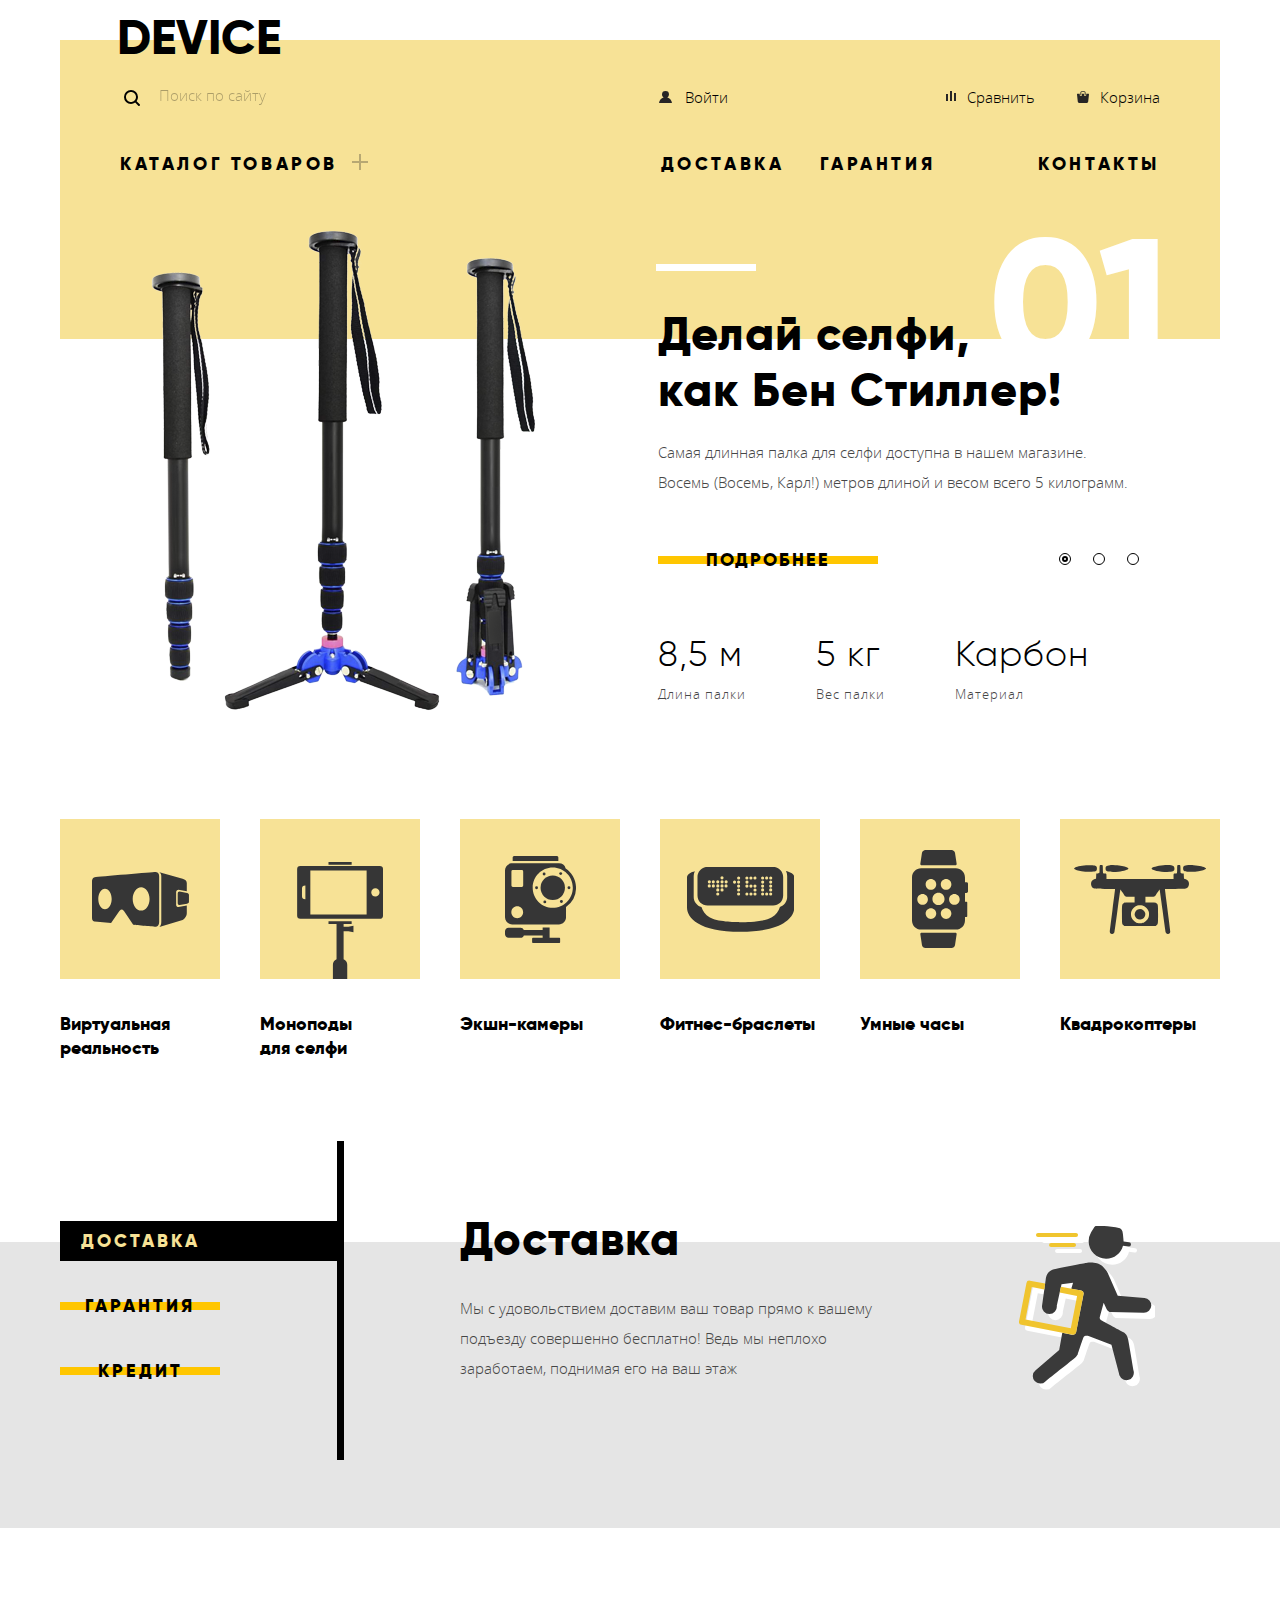
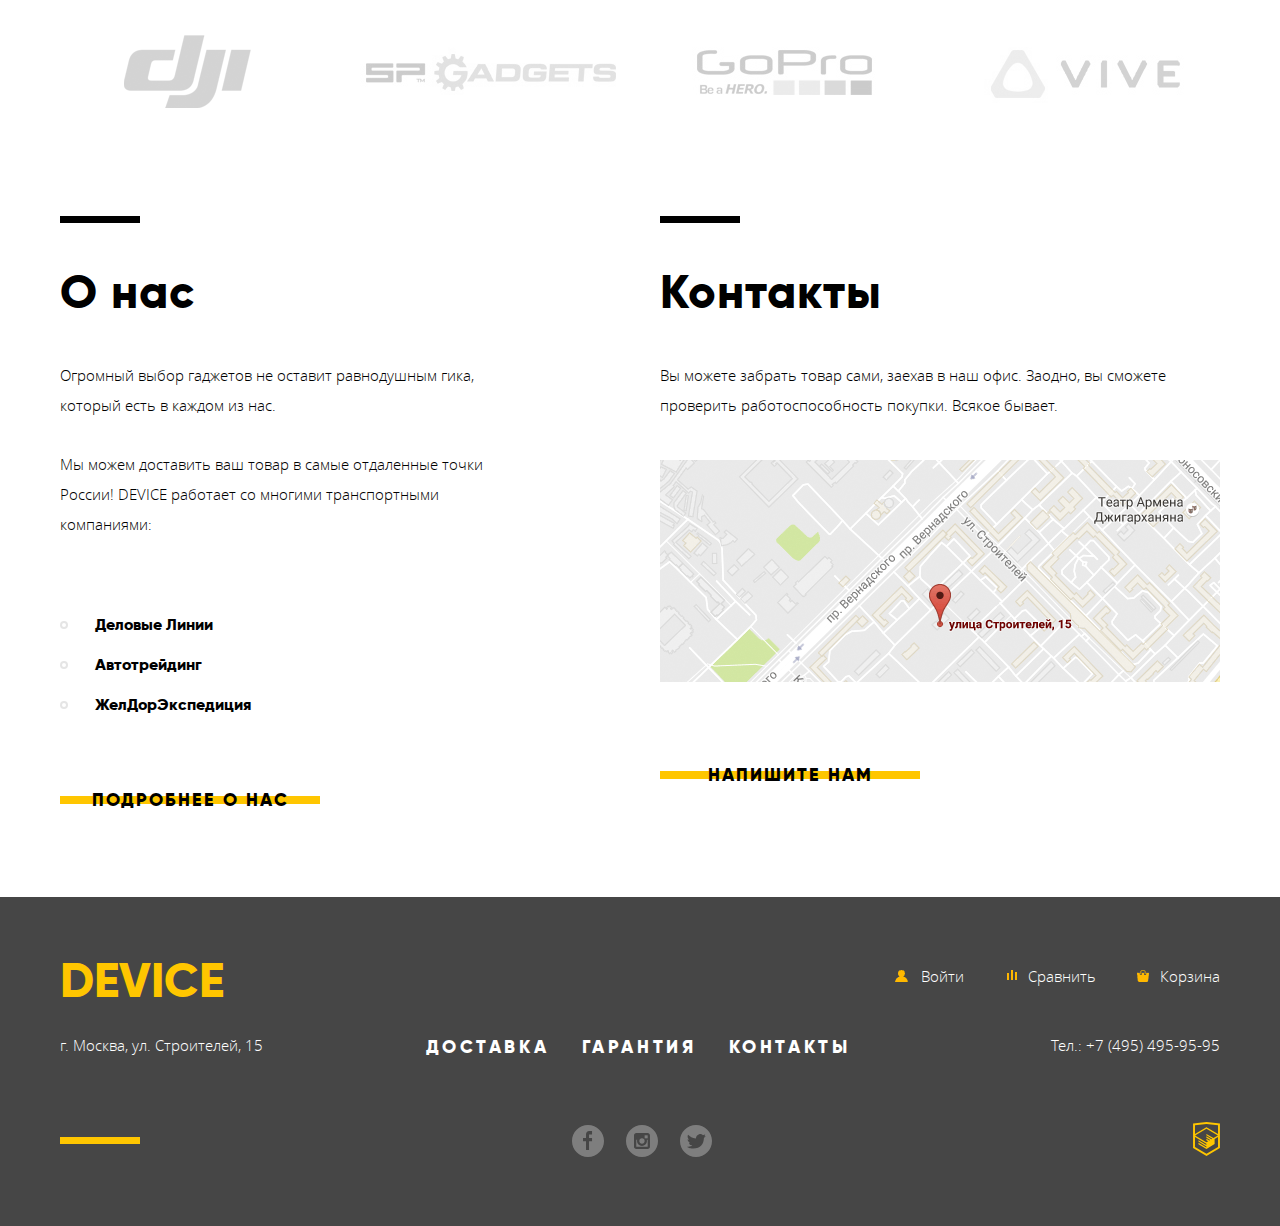
==== commit 3f998a4d: "Finished the site" ====
--- a/index.html
+++ b/index.html
@@ -1,9 +1,11 @@
+<!DOCTYPE html>
 <html lang="ru">
   <head>
 	<meta charset="utf-8">
 	<title>Device</title>
-	<link rel="stylesheet" href="css/styles.css">
-</head>
+  <link rel="stylesheet" href="css/styles.min.css"> 
+  <link rel="stylesheet" href="css/normalize.css">
+  </head>
 <body>
   <header class="main-header container">
     <div class="main-header-background">
@@ -15,7 +17,7 @@
             <button class="search-button" type="submit" name="search-button">Поиск</button>
           </form>
           <ul class="user-block">
-            <li>
+            <li class="user-login">
               <a class="user-option login" href="#">Войти</a>
             </li>
             <li>
@@ -29,7 +31,7 @@
         <div class="header-nav">
           <div class="plus">
             <a class="header-item plus-item" href="#">Каталог товаров</a>
-            <ul class="header-dropdown">
+            <div class="header-dropdown">
               <ul class="dropdown-list">
                 <li class="header-dropdown-item">
                   <a href="#">Виртуальная реальность</a>
@@ -54,7 +56,7 @@
                   <a href="#">Квадрокоптеры</a>
                 </li>
               </ul>
-            </ul>  
+            </div>  
           </div>
           <ul class="header-nav-block">
             <li>
@@ -84,7 +86,6 @@
             <div class="slider-number">01</div>	
           </div>
           <div class="slider-inner">
-            <!-- <img src="img/slider-1.png" width=526 height="486" alt="Изображение палок для селфи"> -->
             <div class="slider-description">
               <h2>Делай селфи,<br>как Бен Стиллер!</h2>
               <p>Самая длинная палка для селфи доступна в нашем магазине.<br> Восемь (Восемь, Карл!) метров длиной и весом всего 5 килограмм.</p>
@@ -112,7 +113,6 @@
             <div class="slider-number">02</div>	
           </div>
           <div class="slider-inner">
-            <!-- <img src="img/slider-2.png" width="526" height="486" alt="Изображение фитнес-браслета"> -->
             <div class="slider-description">
               <h2>Худеем<br> правильно!</h2>
               <p>Мотивирующие фитнесc-браслеты помогут найти в себе силы не пропускать занятия и соблюдать диету.</p>
@@ -132,7 +132,6 @@
             <div class="slider-number">03</div>	
           </div>
           <div class="slider-inner">
-            <!-- <img src="img/slider-3.png" width="526" height="486" alt="Изображение квадрокоптера"> -->
             <div class="slider-description">
               <h2>Порхает как бабочка, жалит как пчела!</h2>
               <p>Этот обычный, на первый взгляд, квадрокоптер оснащен мощным лазером, замаскированным под стандартную камеру.</p>
@@ -171,7 +170,7 @@
             <h3>Виртуальная реальность</h3>
           </a>
         </li>
-        <li>
+        <li class="category-monopods">
           <a href="catalog.html" class="category-item">
             <div class="category-item-background">
               <img src="img/popular-2.svg" width="86" height="117" alt="Категория 'Виртуальная реальность'">
@@ -242,26 +241,27 @@
     </section> 
 
     <section class="container">
+      <h2 class="visually-hidden">Секция с логотипами-ссылками сайтов-партнёров</h2>
       <div class="partners">
         <ul class="partners-logo">
           <li>
             <a class="partners-logo-item" href="#">
-              <img src="img/logo-1-hover.png" width="260px" height="100px" alt="Логотип сайта Dji">
+              <img src="img/logo-1-hover.png" width="260" height="100" alt="Логотип сайта Dji">
             </a>
           </li>
           <li>
             <a class="partners-logo-item" href="#">
-              <img src="img/logo-3-1-hover.png" width="260px" height="100px" alt="Логотип сайта Sp-gadgets">
+              <img src="img/logo-3-1-hover.png" width="260" height="100" alt="Логотип сайта Sp-gadgets">
             </a>
           </li>
           <li>
             <a class="partners-logo-item" href="#">
-              <img src="img/logo-3-hover.png" width="260px" height="100px" alt="Логотип сайта Gopro">
+              <img src="img/logo-3-hover.png" width="260" height="100" alt="Логотип сайта Gopro">
             </a>
           </li>
           <li>
             <a class="partners-logo-item" href="#">
-              <img src="img/logo-4-hover.png" width="260px" height="100px" alt="Логотип сайта Viva">
+              <img src="img/logo-4-hover.png" width="260" height="100" alt="Логотип сайта Viva">
             </a>
           </li>
         </ul>
@@ -339,7 +339,7 @@
         </li>	
       </ul>
       <a class="academy-icon" href="#">
-        <img src="img/logo-html.svg" alt="Иконка сайта HTML-Academy">
+        <img src="img/logo-html.svg" width="27" height="34" alt="Иконка сайта HTML-Academy">
       </a>
     </div>
   </footer>
@@ -375,6 +375,6 @@
       <div class="modal-map-close">Крестик закрытия модального окна</div>
     </div>
   </div>
-  <script src="js/script.js"></script>
+  <script src="js/script.min.js"></script>
 </body>
 </html>--- a/css/styles.min.css
+++ b/css/styles.min.css
@@ -0,0 +1 @@
+@font-face{font-family:'gilroyextrabold';src:url(../fonts/gilroyextrabold-webfont.woff2) format('woff2');font-weight:400;font-style:normal}@font-face{font-family:'gilroylight';src:url(../fonts/gilroylight-webfont.woff2) format('woff2');font-weight:400;font-style:normal}@font-face{font-family:'open_sansregular';src:url(../fonts/opensans-regular-webfont.woff2) format('woff2');font-weight:400;font-style:normal}@font-face{font-family:'open_sanslight';src:url(../fonts/opensans-light-webfont.woff2) format('woff2');font-weight:400;font-style:normal}*,*:before,*:after{box-sizing:inherit}body,html{box-sizing:border-box;min-width:1200px}.body{font-family:'gilroyextrabold';font-size:16px;line-height:16px;font-weight:300;color:#000}h1,h2,h3,h4,h5,h6,p,a{margin:0;font-weight:300;text-decoration:none;color:#000}.visually-hidden{position:absolute;clip:rect(1px 1px 1px 1px);clip:rect(1px,1px,1px,1px);padding:0;border:0;height:1px;width:1px;overflow:hidden}ul{margin:0;padding:0;list-style-type:none}form,fieldset{margin:0;padding:0}fieldset{border:none}button{padding:0;margin:0}button,input,textarea,select{font:inherit}.container{width:1200px;margin:0 auto;padding:0 20px;position:relative}.button{display:inline-block;position:relative;width:160px;font-family:'gilroyextrabold';font-size:18px;line-height:40px;letter-spacing:2px;vertical-align:middle;text-align:center;text-transform:uppercase;z-index:1}.button:active{color:rgba(1,1,1,.3)}.button:before{content:'';position:absolute;width:100%;height:8px;left:0;top:16px;background-color:#ffc600;z-index:-1}.button:hover:before,.button:focus:before{content:'';position:absolute;height:40px;left:0;top:0;background-color:#ffc600;z-index:-1;-webkit-transition-duration:0.2s;transition-duration:0.2s}.main-header-background{background:-webkit-linear-gradient(top,#ffffff 40px,#f7e296 40px,#f7e296 100%);background:linear-gradient(to bottom,#ffffff 40px,#f7e296 40px,#f7e296 100%)}.main-header-nav{min-height:190px;margin:0 60px;padding-bottom:51px}.header-user-block{display:-webkit-box;display:-ms-flexbox;display:flex;position:relative;padding-top:72px;margin-bottom:31px}.logo{position:absolute;font-family:'gilroyextrabold';font-size:48px;bottom:55px;left:-3px;text-transform:uppercase;cursor:pointer}.logo:hover,.footer-logo:hover{opacity:.6;-ms-filter:"progid:DXImageTransform.Microsoft.Alpha(Opacity=60)"}.logo:active,.footer-logo:active{opacity:.3;-ms-filter:"progid:DXImageTransform.Microsoft.Alpha(Opacity=30)"}.search-form{width:460px}.search-form:before{content:"";position:absolute;top:90px;left:4px;width:16px;height:16px;background-image:url(../img/search.svg);background-repeat:no-repeat;z-index:1}.search-field{position:relative;width:79%;min-height:49px;background-color:#f7e296;border:none;border-top:2px solid rgba(247,226,150,0);border-bottom:2px solid rgba(247,226,150,0);padding-left:39px}.search-field:focus{outline:0;border-bottom:2px solid #000}.search-field::-webkit-input-placeholder{font-family:'open_sanslight';font-size:15px;line-height:30px;color:#000;opacity:.3;-ms-filter:"progid:DXImageTransform.Microsoft.Alpha(Opacity=30)"}.search-field::-moz-placeholder{font-family:'open_sanslight';font-size:15px;line-height:30px;color:#000;opacity:.3;-ms-filter:"progid:DXImageTransform.Microsoft.Alpha(Opacity=30)"}.search-field:-ms-input-placeholder{font-family:'open_sanslight';font-size:15px;line-height:30px;color:#000;opacity:.3;-ms-filter:"progid:DXImageTransform.Microsoft.Alpha(Opacity=30)"}.search-field::placeholder{font-family:'open_sanslight';font-size:15px;line-height:30px;color:#000;opacity:.3;-ms-filter:"progid:DXImageTransform.Microsoft.Alpha(Opacity=30)"}.search-field:hover::-webkit-input-placeholder{opacity:.6;-ms-filter:"progid:DXImageTransform.Microsoft.Alpha(Opacity=60)"}.search-field:hover::-moz-placeholder{opacity:.6;-ms-filter:"progid:DXImageTransform.Microsoft.Alpha(Opacity=60)"}.search-field:hover:-ms-input-placeholder{opacity:.6;-ms-filter:"progid:DXImageTransform.Microsoft.Alpha(Opacity=60)"}.search-field:hover::placeholder{opacity:.6;-ms-filter:"progid:DXImageTransform.Microsoft.Alpha(Opacity=60)"}.search-field:focus::-webkit-input-placeholder{opacity:1;-ms-filter:"progid:DXImageTransform.Microsoft.Alpha(Opacity=100)"}.search-field:focus::-moz-placeholder{opacity:1;-ms-filter:"progid:DXImageTransform.Microsoft.Alpha(Opacity=100)"}.search-field:focus:-ms-input-placeholder{opacity:1;-ms-filter:"progid:DXImageTransform.Microsoft.Alpha(Opacity=100)"}.search-field:focus::placeholder{opacity:1;-ms-filter:"progid:DXImageTransform.Microsoft.Alpha(Opacity=100)"}.search-button{width:85px;min-height:49px}.search-button{width:85px;min-height:49px;margin-left:-4px;color:#000;background-color:rgba(0,0,0,0);display:none;border:2px solid #000;outline:none}.search-button:hover{background-color:#000;color:#fff}.search-button:active{display:inline-block;vertical-align:middle;background-color:#000;color:rgba(255,255,255,.3)}.search-field:focus~.search-button,.search-field:active~.search-button{display:inline-block;vertical-align:top}.user-block,.footer-user-options{position:relative;display:-webkit-box;display:-ms-flexbox;display:flex;-webkit-box-align:center;-ms-flex-align:center;align-items:center;font-size:15px;line-height:30px;font-family:'open_sanslight';margin-left:auto}.user-block li{position:relative;margin-right:35px}.user-block .user-login{margin-right:209px}.user-block .user-logout{margin-right:123px}.footer-user-options .user-logout{margin-right:102px}.user-block li:nth-child(2){margin-left:auto}.user-block li:last-child{margin-right:0}.user-option{padding-left:30px}.user-option:hover,.header-dropdown-item:hover,.user-option:focus,.header-dropdown-item:focus{opacity:.6;-ms-filter:"progid:DXImageTransform.Microsoft.Alpha(Opacity=60)"}.user-option:active,.header-dropdown-item:active{opacity:.3;-ms-filter:"progid:DXImageTransform.Microsoft.Alpha(Opacity=30)"}.login:before,.user:before{content:'';position:absolute;width:13px;height:12px;left:4px;top:9px;background-image:url(../img/user.svg);background-repeat:no-repeat}.compare:before{content:'';position:absolute;width:13px;height:12px;left:9px;top:9px;background-image:url(../img/compare.svg);background-repeat:no-repeat}.cart:before{content:'';position:absolute;width:13px;height:12px;left:7px;top:9px;background-image:url(../img/cart.svg);background-repeat:no-repeat}.logout{position:absolute;padding:0;margin:0;right:-68px;opacity:.3;-ms-filter:"progid:DXImageTransform.Microsoft.Alpha(Opacity=30)"}.header-nav,.footer-nav{display:-webkit-box;display:-ms-flexbox;display:flex;font-size:18px;line-height:24px;font-family:'gilroyextrabold';letter-spacing:3.6px;text-transform:uppercase}.header-nav-block{margin-left:auto;display:-webkit-box;display:-ms-flexbox;display:flex}.header-nav-block li{margin-right:36px}.header-nav-block a,.plus a{position:relative}.header-nav-block li:last-child{margin-right:0;margin-left:67px}.plus{position:relative}.plus:after{content:'';position:absolute;width:16px;height:16px;top:2px;right:0;background-image:url(../img/plus.svg);opacity:.3;-ms-filter:"progid:DXImageTransform.Microsoft.Alpha(Opacity=30)";cursor:pointer}.header-item:hover,.header-item:focus{opacity:.6;-ms-filter:"progid:DXImageTransform.Microsoft.Alpha(Opacity=60)"}.header-item:active{opacity:.3;-ms-filter:"progid:DXImageTransform.Microsoft.Alpha(Opacity=30)"}.device-category .category-item{display:-webkit-box;display:-ms-flexbox;display:flex}.header-dropdown{display:none;position:absolute;width:1160px;font-size:15px;line-height:36px;letter-spacing:1px;font-family:'open_sanslight';text-transform:capitalize;padding-top:20px;bottom:0;-webkit-transform:translateY(100%);transform:translateY(100%)}.header-dropdown:before{content:'';position:absolute;background:#f7e296;width:1160px;height:164px;left:-60px;top:81px;-webkit-transform:translateY(-50%);transform:translateY(-50%)}.plus-item{padding-right:30px}.plus:hover .header-dropdown,.plus a:focus~.header-dropdown{display:-webkit-box;display:-ms-flexbox;display:flex;z-index:1}.dropdown-list{display:-webkit-box;display:-ms-flexbox;display:flex;-webkit-box-orient:vertical;-webkit-box-direction:normal;-ms-flex-direction:column;flex-direction:column}.header-dropdown-item{margin-right:40px}.slider{-webkit-box-align:center;-ms-flex-align:center;-ms-grid-row-align:center;align-items:center;min-height:580px;margin-bottom:12px}.slider input[type='radio']{position:absolute;opacity:0;-ms-filter:"progid:DXImageTransform.Microsoft.Alpha(Opacity=0)"}.slider-description{-webkit-box-orient:vertical;-webkit-box-direction:normal;-ms-flex-direction:column;flex-direction:column;width:562px;margin-left:auto;padding-top:8px;padding-right:51px;-webkit-transform:translate(0,-40px);transform:translate(0,-40px)}.slider-number{position:absolute;color:#fff;top:-12px;right:50px;font-family:'gilroyextrabold';font-size:179px;line-height:179px}.slides h2,.advantages-slides h2{font-family:'gilroyextrabold';font-size:47px;letter-spacing:1px;line-height:56px;margin-bottom:18px}.slides p,.advantages-slides p{color:#464646;font-family:'open_sanslight';font-size:15px;letter-spacing:0;line-height:30px;margin-bottom:43px}.slides a{margin-bottom:44px}.slides .button{width:220px}.slider-info{display:-webkit-box;display:-ms-flexbox;display:flex}.slider-info li{margin-right:70px}.slider-info li:last-child{margin-right:0}.slider-info-item span{font-family:'gilroylight';font-size:36px;line-height:60px;letter-spacing:1px}.slider-info-item p{font-family:'open_sanslight';font-size:13px;line-height:20px;letter-spacing:1px}.slide{display:none;-webkit-animation:30s 24s ease-in-out infinite;animation:30s 24s ease-in-out infinite;background-position:20px 0}.slider-decoration{position:relative;min-height:112px;margin-left:auto;background-color:#f7e296;overflow:hidden;z-index:-1}.slider-decoration .divider{position:absolute;width:100px;background-color:#fff;top:37px;right:40%}.slide1,.slide2,.slide3{display:none}.slider-inner{display:-webkit-box;display:-ms-flexbox;display:flex;-webkit-box-pack:justify;-ms-flex-pack:justify;justify-content:space-between}.slide1{left:50px;bottom:80px;background-image:url(../img/slider-1.png);background-repeat:no-repeat}.slide2{top:0;left:0;background-image:url(../img/slider-2.png);background-repeat:no-repeat}.slide3{top:0;left:0;background-image:url(../img/slider-3.png);background-repeat:no-repeat}input:checked:nth-child(1)~.slides .slide1{display:block}input:checked:nth-child(2)~.slides .slide2{display:block}input:checked:nth-child(3)~.slides .slide3{display:block}.slider-controls{position:absolute;top:322px;right:92px}.slider-control{display:inline-block;vertical-align:middle;width:12px;height:12px;margin:0 9px;border-radius:50%;border:1px solid #000;background:#ffff;position:relative;cursor:pointer}.slider-control:after,input:focus:nth-child(1)~.slider-controls .slider-control:nth-child(1):after,input:focus:nth-child(2)~.slider-controls .slider-control:nth-child(2):after,input:focus:nth-child(3)~.slider-controls .slider-control:nth-child(3):after{content:"";position:absolute;display:none;background:#fff;border:2px solid #000;width:6px;height:6px;border-radius:50%;top:2px;left:2px}input:checked:nth-child(1)~.slider-controls .slider-control:nth-child(1):after{display:block}input:checked:nth-child(2)~.slider-controls .slider-control:nth-child(2):after{display:block}input:checked:nth-child(3)~.slider-controls .slider-control:nth-child(3):after{display:block}.categories{margin-bottom:81px}.device-category{display:-webkit-box;display:-ms-flexbox;display:flex;-webkit-box-pack:justify;-ms-flex-pack:justify;justify-content:space-between}.category-item:hover .category-item-background,.category-item:focus .category-item-background{background:#f0c52e}.device-category a:active img,.device-category a:active h3{opacity:.6;-ms-filter:"progid:DXImageTransform.Microsoft.Alpha(Opacity=60)"}.category-item{-webkit-box-orient:vertical;-webkit-box-direction:normal;-ms-flex-direction:column;flex-direction:column}.category-item h3{font-family:'gilroyextrabold';font-size:18px;line-height:24px}.category-item-background{display:-webkit-box;display:-ms-flexbox;display:flex;-webkit-box-pack:center;-ms-flex-pack:center;justify-content:center;-webkit-box-align:center;-ms-flex-align:center;align-items:center;width:160px;height:160px;background:#f7e296;margin-bottom:33px}.category-monopods .category-item-background{padding-top:43px}.category-item h3{max-width:160px}.advantages-slider-background{background:-webkit-linear-gradient(top,#ffffff 26%,#e5e5e5 26%,#e5e5e5 100%);background:linear-gradient(to bottom,#ffffff 26%,#e5e5e5 26%,#e5e5e5 100%)}.advantages-slider{display:-webkit-box;display:-ms-flexbox;display:flex;-webkit-box-orient:horizontal;-webkit-box-direction:reverse;-ms-flex-direction:row-reverse;flex-direction:row-reverse;-webkit-box-pack:justify;-ms-flex-pack:justify;justify-content:space-between;padding-top:71px}.advantages-slides{margin-right:65px}.advantages-slider input[type=radio]{display:none}input:checked:nth-child(1)~.advantages-slides .advantages-slide1{display:block}input:checked:nth-child(2)~.advantages-slides .advantages-slide2{display:block}input:checked:nth-child(3)~.advantages-slides .advantages-slide3{display:block}.advantages-slider h2{margin-bottom:25px}.advantages-slider p{margin-bottom:85px}.advantages-slide{display:none;width:695px;background-repeat:no-repeat;background-position:right 9%;padding-bottom:60px}.advantages-slide p{width:440px}.advantages-slide1{background-image:url(../img/delivery.svg)}.advantages-slide2{background-image:url(../img/warranty.svg)}.advantages-slide3{background-image:url(../img/credit.svg)}.advantages-slider-controls{position:relative;display:-webkit-box;display:-ms-flexbox;display:flex;-webkit-box-orient:vertical;-webkit-box-direction:normal;-ms-flex-direction:column;flex-direction:column;left:0;top:9px;padding-right:124px}.advantages-slider-controls:after{content:"";position:absolute;width:7px;height:319px;background-color:#000;right:0;top:-80px}.advantages-slider-control{display:inline-block;vertical-align:middle;position:absolute;width:160px;height:40px;letter-spacing:3px;margin-bottom:25px;border-radius:50%;position:relative;cursor:pointer;z-index:1}.advantages-slider-control:after{display:none;content:'';position:absolute;background-color:#000;width:278px;height:40px;left:0;top:0;z-index:-1}input:checked:nth-child(1)~.advantages-slider-controls .advantages-slider-control:nth-child(1),input:checked:nth-child(1)~.advantages-slider-controls .advantages-slider-control:nth-child(1):after{display:block}input:checked:nth-child(2)~.advantages-slider-controls .advantages-slider-control:nth-child(2),input:checked:nth-child(2)~.advantages-slider-controls .advantages-slider-control:nth-child(2):after{display:block}input:checked:nth-child(3)~.advantages-slider-controls .advantages-slider-control:nth-child(3),input:checked:nth-child(3)~.advantages-slider-controls .advantages-slider-control:nth-child(3):after{display:block}input:checked:nth-child(1)~.advantages-slider-controls .button:nth-child(1){color:#f7e296}input:checked:nth-child(2)~.advantages-slider-controls .button:nth-child(2){color:#f7e296}input:checked:nth-child(3)~.advantages-slider-controls .button:nth-child(3){color:#f7e296}.partners{margin:95px 0 89px}.partners-logo{display:-webkit-box;display:-ms-flexbox;display:flex;-ms-flex-wrap:wrap;flex-wrap:wrap}.partners-logo-item{padding-right:40px;filter:url('data:image/svg+xml;charset=utf-8,<svg xmlns="http://www.w3.org/2000/svg"><filter id="filter"><feColorMatrix type="matrix" color-interpolation-filters="sRGB" values="0.2126 0.7152 0.0722 0 0 0.2126 0.7152 0.0722 0 0 0.2126 0.7152 0.0722 0 0 0 0 0 1 0" /></filter></svg>#filter');-webkit-filter:grayscale(100%);filter:grayscale(100%);opacity:.2;-ms-filter:"progid:DXImageTransform.Microsoft.Alpha(Opacity=20)"}.partners-logo li:last-child .partners-logo-item{padding-right:0}.partners-logo-item:hover,.partners-logo-item:focus{filter:url('data:image/svg+xml;charset=utf-8,<svg xmlns="http://www.w3.org/2000/svg"><filter id="filter"><feColorMatrix type="matrix" color-interpolation-filters="sRGB" values="1 0 0 0 0 0 1 0 0 0 0 0 1 0 0 0 0 0 1 0" /></filter></svg>#filter');-webkit-filter:grayscale(0%);filter:grayscale(0%);opacity:1;-ms-filter:"progid:DXImageTransform.Microsoft.Alpha(Opacity=100)";-webkit-transition-duration:0.2s;transition-duration:0.2s}.info-block{display:-webkit-box;display:-ms-flexbox;display:flex;-webkit-box-pack:justify;-ms-flex-pack:justify;justify-content:space-between;padding-bottom:77px}.about{width:472px}.contact{width:560px}.info-block .divider{margin-bottom:46px}.about h3,.contact h3{display:inline-block;vertical-align:middle;font-family:'gilroyextrabold';font-size:47px;line-height:48px;letter-spacing:1px;margin-bottom:43px}.about-text{margin-bottom:37px}.about p,.contact p{display:inline-block;vertical-align:middle;font-family:'open_sanslight';font-size:15px;line-height:30px;margin-bottom:29px}.contact p{margin-bottom:40px}.delivery-list{font-family:'gilroyextrabold';font-size:16px;line-height:40px;margin-bottom:55px}.contact .map{display:inline-block;vertical-align:middle;margin-bottom:68px}.delivery-list li{position:relative;padding-left:35px}.delivery-list li:before{content:'';position:absolute;width:8px;height:8px;left:0;top:40%;border-radius:50%;border:2px solid #e5e5e5}.info-block .button{width:260px;letter-spacing:2px}.footer{background:#464646;padding-top:57px;padding-bottom:66px}.footer .footer-user-options a,.footer .footer-nav-block p,.footer .footer-nav-block a{color:#fff}.footer-user-block{display:-webkit-box;display:-ms-flexbox;display:flex;-webkit-box-pack:justify;-ms-flex-pack:justify;justify-content:space-between;-webkit-box-align:center;-ms-flex-align:center;align-items:center;margin-bottom:20px}.footer-logo{color:#ffc600;font-family:'gilroyextrabold';font-size:48px;text-transform:uppercase;cursor:pointer;margin-right:auto;}.footer-user-options{display:-webkit-box;display:-ms-flexbox;display:flex;color:#fff}.footer-user-options li{position:relative;margin-right:34px;margin-bottom:12px}.footer-user-options li:last-child{margin-right:0}.footer-user-options .login:before,.footer-user-options .user:before,.footer-user-options .compare:before,.footer-user-options .cart:before{filter:url('data:image/svg+xml;charset=utf-8,<svg xmlns="http://www.w3.org/2000/svg"><filter id="filter"><feComponentTransfer color-interpolation-filters="sRGB"><feFuncR type="linear" slope="4" /><feFuncG type="linear" slope="4" /><feFuncB type="linear" slope="4" /></feComponentTransfer><feColorMatrix type="matrix" color-interpolation-filters="sRGB" values="1 0 0 0 0 0 1 0 0 0 0 0 1 0 0 0 0 0 1 0" /><feColorMatrix type="hueRotate" color-interpolation-filters="sRGB" values="65" /><feColorMatrix type="matrix" color-interpolation-filters="sRGB" values="86.783 -77.93499999999999 -7.847999999999999 0 0 -23.217 33.165 -7.847999999999999 0 0 -23.217 -77.93499999999999 102.152 0 0 0 0 0 1 0" /></filter></svg>#filter');-webkit-filter:brightness(4) sepia(0) hue-rotate(65deg) saturate(110);filter:brightness(4) sepia(0) hue-rotate(65deg) saturate(110)}.footer-nav-block{display:-webkit-box;display:-ms-flexbox;display:flex;-webkit-box-pack:justify;-ms-flex-pack:justify;justify-content:space-between;margin-bottom:62px}.footer-nav-block p,.footer-nav-block .phone{font-size:15px;line-height:30px;font-family:'open_sanslight'}.footer-nav{display:-webkit-box;display:-ms-flexbox;display:flex;-webkit-box-pack:justify;-ms-flex-pack:justify;justify-content:space-between;-webkit-box-align:center;-ms-flex-align:center;align-items:center;width:425px;margin-left:-38px;padding-top:4px}.footer-social{display:-webkit-box;display:-ms-flexbox;display:flex;-webkit-box-pack:justify;-ms-flex-pack:justify;justify-content:space-between;-webkit-box-align:center;-ms-flex-align:center;align-items:center}.divider{width:80px;height:7px;background-color:#000}.footer-social .divider{background-color:#ffc600}.social-icons{display:-webkit-box;display:-ms-flexbox;display:flex;-webkit-box-pack:justify;-ms-flex-pack:justify;justify-content:space-between;width:140px}.footer-social-item{width:32px;height:32px;border-radius:50%;opacity:.3;-ms-filter:"progid:DXImageTransform.Microsoft.Alpha(Opacity=30)"}.footer-social-item a:hover,.footer-social-item a:focus:before{opacity:.6;-ms-filter:"progid:DXImageTransform.Microsoft.Alpha(Opacity=60)"}.footer-social-item:active{opacity:.1;-ms-filter:"progid:DXImageTransform.Microsoft.Alpha(Opacity=10)"}.footer-social-item a{font-size:0}.footer-social-item a:before{font-size:0;content:'';position:absolute;width:32px;height:32px}.fb-icon:before{background-image:url(../img/fb.svg)}.insta-icon:before{background-image:url(../img/insta.svg)}.twitter-icon:before{background-image:url(../img/twitter.svg)}.footer-social img:hover,.footer-social img:focus{opacity:.6;-ms-filter:"progid:DXImageTransform.Microsoft.Alpha(Opacity=60)"}.footer-social img:active{opacity:.3;-ms-filter:"progid:DXImageTransform.Microsoft.Alpha(Opacity=30)"}.academy-icon{padding-left:50px}.catalog-category-name{padding-left:60px}.catalog-title{font-size:47px;font-family:'gilroyextrabold';margin-bottom:23px}.breadcrumbs{display:-webkit-box;display:-ms-flexbox;display:flex;font-size:14px;font-family:'open_sanslight';margin-bottom:51px}.breadcrumbs li{position:relative;padding-right:40px;opacity:.3;-ms-filter:"progid:DXImageTransform.Microsoft.Alpha(Opacity=30)"}.breadcrumbs li:hover,.breadcrumbs li:focus{opacity:.6;-ms-filter:"progid:DXImageTransform.Microsoft.Alpha(Opacity=60)"}.breadcrumbs li:active{opacity:.1;-ms-filter:"progid:DXImageTransform.Microsoft.Alpha(Opacity=10)"}.breadcrumbs .breadcrumbs-current:hover,.breadcrumbs .breadcrumbs-current:active{opacity:.3;-ms-filter:"progid:DXImageTransform.Microsoft.Alpha(Opacity=30)"}.breadcrumbs li:after{content:'';position:absolute;width:4px;height:7px;right:20px;top:7px;background-image:url(../img/nav-arrow.svg);background-repeat:no-repeat}.breadcrumbs li:last-child:after{display:none}.main-catalog{position:relative}.catalog-header{position:relative;background-color:#efefef}.catalog-header:before{content:'';position:absolute;width:50%;height:70px;background-color:#dbdbdb}.catalog-header-content{display:-webkit-box;display:-ms-flexbox;display:flex;width:1160px;margin:0 auto}.sidebar-filter{background-color:#eee;z-index:1}.sidebar-filter-header{background-color:#dbdbdb;padding-left:60px;width:372px;z-index:1}.sidebar-filter-form{background-color:#eee;padding:69px 68px 70px 58px}.filter-header{font-size:16px;letter-spacing:3.5px;font-family:'gilroyextrabold';padding:25px 0 25px;text-transform:uppercase}.filter-slider{position:relative;margin-bottom:14px;padding:16px 0 28px}.filter-slider:before,.filter-slider:after,.filter-bluetooth-available:before{content:'';position:absolute;width:200px;height:2px;background:#000;top:0;left:0}.filter-slider:after{top:140px;left:0}.filter-bluetooth-available:before{top:-14px}.sidebar-filter h4{font-size:18px}.filter-properties{margin-bottom:45px}.filter-title-price,.filter-properties-title,.filter-bluetooth-title{font-size:18px;font-family:'gilroyextrabold';margin-bottom:36px}.filter-properties-title{margin-bottom:19px}.filter-bluetooth-title{margin-bottom:20px}.filter-price{position:relative;background:#eee;margin-bottom:40px;padding:0}.slider-line{position:absolute;display:-webkit-box;display:-ms-flexbox;display:flex;background:#dbdbdb;height:2px;width:100%;top:50%;margin-bottom:15px}.slider-line:before{content:'';height:2px;background:#91c92f;width:60%;top:10%}.filter-min,.filter-max{position:absolute;width:20px;height:20px;top:-10px;left:-6px;border-radius:50%;background-image:url(../img/filter-button.svg);background-repeat:no-repeat;box-shadow:0 2px 2px -1px rgba(0,1,1,.25);cursor:pointer}.filter-max{left:107px}.filter-min:active,.filter-max:active{-webkit-transform:scale(1.1,1.1);transform:scale(1.1,1.1)}.filter-inputs{display:-webkit-box;display:-ms-flexbox;display:flex;font-size:14px;line-height:22px;font-family:'gilroylight';color:#000;opacity:.2;-ms-filter:"progid:DXImageTransform.Microsoft.Alpha(Opacity=20)"}.price-start{margin-right:31px}.price-start label,.price-end label{margin-right:0}.filter-inputs input{font-size:14px;line-height:22px;color:#000;border-radius:3px;background:#eee;border:none}.filter-field{width:40px;min-height:38px}.filter-properties-list label,.filter-bluetooth-available label{color:#000;font-size:14px;line-height:40px;font-family:'open_sanslight'}.filter-option{position:relative}.filter-option input[type=radio],.filter-option input[type=checkbox]{display:none}.filter-option label{padding-left:42px}.filter-option label:hover:before,.filter-option label:focus:before{opacity:.6;-ms-filter:"progid:DXImageTransform.Microsoft.Alpha(Opacity=60)"}.filter-option label:active:before{opacity:1;-ms-filter:"progid:DXImageTransform.Microsoft.Alpha(Opacity=100)"}.filter-properties-list label:before,.filter-bluetooth-available label:before{content:'';position:absolute;display:inline-block;vertical-align:middle;width:27px;height:23px;top:8px;left:1px;background-image:url(../img/checkbox-off.svg);background-repeat:no-repeat}.filter-bluetooth-available label:before{width:25px;height:25px;top:7px;left:-1px;background-image:url(../img/radio-off.svg)}.filter-properties-list .filter-input:checked+label:before{background-image:url(../img/checkbox-on.svg)}.filter-properties-list .filter-input:disabled + label,.filter-properties-list .filter-input:disabled + label:before,.filter-bluetooth-list .filter-input:disabled + label,.filter-bluetooth-list .filter-input:disabled + label:before{opacity:.25;-ms-filter:"progid:DXImageTransform.Microsoft.Alpha(Opacity=25)"}.filter-bluetooth-list .filter-input:checked+label:before{background-image:url(../img/radio-on.svg)}.filter-bluetooth-available{margin-bottom:31px;position:relative}.filter-button{width:200px;background:none;border:0 solid rgba(0,0,0,0)}.catalog{position:relative;background-color:#fff}.catalog:before{position:absolute;top:0;left:0;content:"";height:100%;width:50%;background-color:#efefef}.catalog-content{display:-webkit-box;display:-ms-flexbox;display:flex;margin:0 auto;width:1160px}.catalog-sort-background{padding-left:69px}.catalog-sorting{display:-webkit-box;display:-ms-flexbox;display:flex;-webkit-box-pack:start;-ms-flex-pack:start;justify-content:flex-start;padding:25px 0;padding-left:74px;width:83%;z-index:1;background-color:#efefef}.catalog-sorting h4{font-size:16px;letter-spacing:3.5px;font-family:'gilroyextrabold';text-transform:uppercase;margin-right:50px}.sort-sites{margin-right:auto}.sort-sites a{font-size:14px;line-height:18px;font-family:'open_sansregular';opacity:.3;-ms-filter:"progid:DXImageTransform.Microsoft.Alpha(Opacity=30)";margin-right:24px}.sort-sites a:hover,.sort-sites a:focus{opacity:.6;-ms-filter:"progid:DXImageTransform.Microsoft.Alpha(Opacity=60)"}.sort-sites a.active,.sort-sites a:active{opacity:1;-ms-filter:"progid:DXImageTransform.Microsoft.Alpha(Opacity=100)"}.sort-order{position:relative;font-size:0}.sort-desc:before,.sort-asc:before{content:'';position:absolute;width:11px;height:10px;top:5px;right:33px;background-image:url(../img/icon-up-dir.svg);background-repeat:no-repeat}.sort-desc:before{right:2px;background-image:url(../img/icon-down-dir.svg)}.sort-desc,.sort-asc{opacity:.2;-ms-filter:"progid:DXImageTransform.Microsoft.Alpha(Opacity=20)"}.sort-desc:hover,.sort-desc:focus,.sort-asc:hover,.sort-asc:focus{opacity:.4;-ms-filter:"progid:DXImageTransform.Microsoft.Alpha(Opacity=40)"}.sort-desc.active,.sort-asc.active,.sort-desc:active,.sort-asc:active{opacity:1;-ms-filter:"progid:DXImageTransform.Microsoft.Alpha(Opacity=100)"}.catalog-list-background{background-color:#fff;padding-left:72px;padding-top:73px;z-index:1}.catalog-list{display:-webkit-box;display:-ms-flexbox;display:flex;-webkit-box-pack:justify;-ms-flex-pack:justify;justify-content:space-between;-ms-flex-wrap:wrap;flex-wrap:wrap;max-width:760px}.catalog-item{position:relative;margin-bottom:50px}.new:after{content:"New";position:absolute;width:58px;height:58px;right:30px;top:30px;padding:20px 10px;font-size:14px;letter-spacing:1px;font-family:'gilroyextrabold';border-radius:50%;border:2px solid #000;text-align:center;text-transform:uppercase;opacity:.1;-ms-filter:"progid:DXImageTransform.Microsoft.Alpha(Opacity=10)"}.catalog-item-image{margin-bottom:28px}.catalog-item-action{display:none;position:absolute;-webkit-box-orient:vertical;-webkit-box-direction:normal;-ms-flex-direction:column;flex-direction:column;-webkit-box-align:center;-ms-flex-align:center;-ms-grid-row-align:center;align-items:center;width:360px;height:380px;top:0;left:0;background-color:rgba(238,238,238,.7);z-index:1}.catalog-item:hover .catalog-item-action{display:-webkit-box;display:-ms-flexbox;display:flex}.catalog-button{width:200px;margin-top:170px;margin-bottom:6px}.catalog-item-compare{font-size:13px;line-height:36px;font-family:'open_sanslight';opacity:.5;-ms-filter:"progid:DXImageTransform.Microsoft.Alpha(Opacity=50)"}.catalog-item-compare:hover,.catalog-item-compare:focus{opacity:1;-ms-filter:"progid:DXImageTransform.Microsoft.Alpha(Opacity=100)"}.catalog-item-compare:active{opacity:.2;-ms-filter:"progid:DXImageTransform.Microsoft.Alpha(Opacity=20)"}.catalog-item-info{display:-webkit-box;display:-ms-flexbox;display:flex;-webkit-box-pack:justify;-ms-flex-pack:justify;justify-content:space-between}.catalog-item-title{max-width:260px;font-size:18px;line-height:22px;font-family:'gilroyextrabold'}.catalog-item-price{font-size:16px;font-family:'gilroylight';padding-top:3px;color:#464646}.pagination{display:-webkit-box;display:-ms-flexbox;display:flex;-webkit-box-pack:justify;-ms-flex-pack:justify;justify-content:space-between;background-color:#ebebeb;margin-bottom:76px;margin-top:-12px;max-width:760px}.pagination a{font-size:16px;letter-spacing:3.5px;font-family:'gilroyextrabold';text-transform:uppercase}.pagination-number{display:-webkit-box;display:-ms-flexbox;display:flex;padding:26px 0}.pagination-number .pagination-item{margin-right:27px;opacity:.3;-ms-filter:"progid:DXImageTransform.Microsoft.Alpha(Opacity=30)"}.pagination-number .pagination-item:hover{opacity:.6;-ms-filter:"progid:DXImageTransform.Microsoft.Alpha(Opacity=60)"}.pagination-number .pagination-item:active,.pagination-number .active,.pagination-number .active:hover{opacity:1;-ms-filter:"progid:DXImageTransform.Microsoft.Alpha(Opacity=100)"}.pagination .previous,.pagination .next{padding:26px 25px 26px 31px}.pagination .previous:hover,.pagination .next:hover{background-color:#d9d9d9}.pagination .previous:active a,.pagination .next:active a{opacity:.3;-ms-filter:"progid:DXImageTransform.Microsoft.Alpha(Opacity=30)"}.pagination .previous{margin-right:41px}.modal-overlay,.map-overlay{position:fixed;top:0;left:0;right:0;bottom:0;width:100%;height:100%;background:rgba(0,0,0,.1);z-index:999;display:none}.modal-window{width:960px;position:absolute;left:50%;top:100px;margin-left:-480px;background:#fff;opacity:1;-ms-filter:"progid:DXImageTransform.Microsoft.Alpha(Opacity=100)";z-index:1000;padding:72px 100px 78px;box-shadow:0 20px 40px 0 rgba(0,1,1,.75)}.modal-close,.modal-map-close{font-size:0;margin-bottom:21px}.modal-open{display:block}.modal-close:after,.modal-map-close:after{content:"";position:absolute;padding:28px;right:22px;top:22px;background-image:url(../img/modal-close.svg);background-repeat:no-repeat;opacity:.5;-ms-filter:"progid:DXImageTransform.Microsoft.Alpha(Opacity=50)";cursor:pointer}.modal-close:hover:after,.modal-close:focus:after,.modal-map-close:hover:after,.modal-map-close:focus:after{opacity:1;-ms-filter:"progid:DXImageTransform.Microsoft.Alpha(Opacity=100)"}.modal-close:active:after{opacity:.3;-ms-filter:"progid:DXImageTransform.Microsoft.Alpha(Opacity=30)"}.modal-inputs{display:-webkit-box;display:-ms-flexbox;display:flex;-webkit-box-pack:justify;-ms-flex-pack:justify;justify-content:space-between;margin-bottom:39px}.form-input-item,.form-message{display:-webkit-box;display:-ms-flexbox;display:flex;-webkit-box-orient:vertical;-webkit-box-direction:normal;-ms-flex-direction:column;flex-direction:column}.show-modal{display:block}.modal-window label{font-family:'gilroyextrabold';font-size:18px;line-height:24px;padding-bottom:13px}.form-input-item input,.form-message textarea{width:360px;height:50px;padding:0 20px;font-family:'open_sansregular';font-size:14px;line-height:18px;background-color:#f2f2f2;border:2px solid rgba(0,0,0,0)}.form-message textarea{height:156px;width:100%;padding-top:15px;resize:none}.form-input-item input:hover,.form-message textarea:hover{background-color:#eaeaea}.form-input-item input:focus,.form-message textarea:focus{background-color:#fff;border:2px solid #f7e296}.form-message{margin-bottom:39px}.form-button{width:200px;background:none;border:0 solid rgba(0,0,0,0)}.modal-alert{font-size:16px;line-height:18px;font-family:'open_sansregular';color:#fb565a;display:none}.modal-error .modal-alert{display:block}.modal-map{height:560px;padding:0}.show-modal .modal-animation{-webkit-animation-name:bounce;animation-name:bounce;-webkit-animation-duration:0.5s;animation-duration:0.5s}.show-modal .modal-error{-webkit-animation-name:shake;animation-name:shake;-webkit-animation-duration:0.6s;animation-duration:0.6s}@-webkit-keyframes bounce{0%{-webkit-transform:translateY(-2000px);transform:translateY(-2000px)}70%{-webkit-transform:translateY(-30px);transform:translateY(-30px)}90%{-webkit-transform:translateY(-10px);transform:translateY(-10px)}100%{-webkit-transform:translateY(0);transform:translateY(0)}}@keyframes bounce{0%{-webkit-transform:translateY(-2000px);transform:translateY(-2000px)}70%{-webkit-transform:translateY(-30px);transform:translateY(-30px)}90%{-webkit-transform:translateY(-10px);transform:translateY(-10px)}100%{-webkit-transform:translateY(0);transform:translateY(0)}}@-webkit-keyframes shake{0%,100%{-webkit-transform:translateX(0);transform:translateX(0)}10%,30%,50%,70%,90%{-webkit-transform:translateX(-10px);transform:translateX(-10px)}20%,40%,60%,80%{-webkit-transform:translateX(10px);transform:translateX(10px)}}@keyframes shake{0%,100%{-webkit-transform:translateX(0);transform:translateX(0)}10%,30%,50%,70%,90%{-webkit-transform:translateX(-10px);transform:translateX(-10px)}20%,40%,60%,80%{-webkit-transform:translateX(10px);transform:translateX(10px)}}.modal-overlay:target{display:block}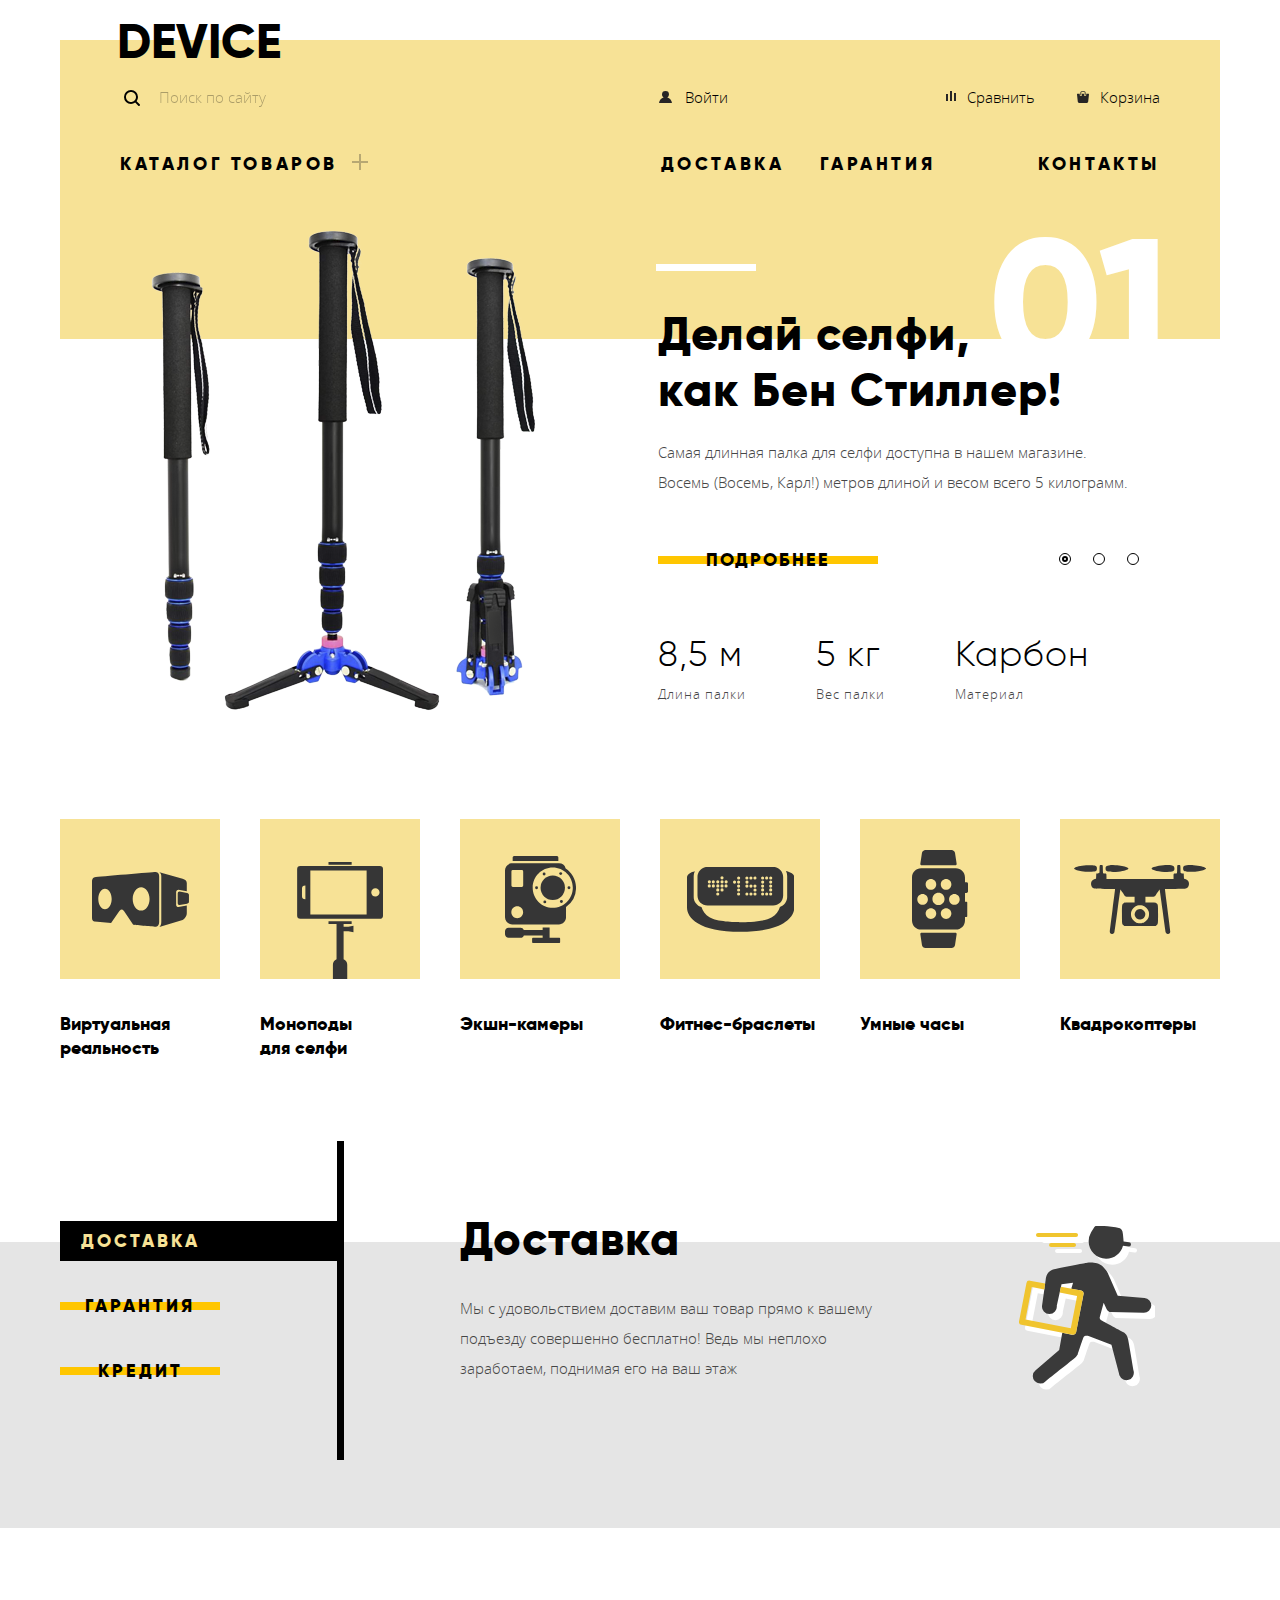
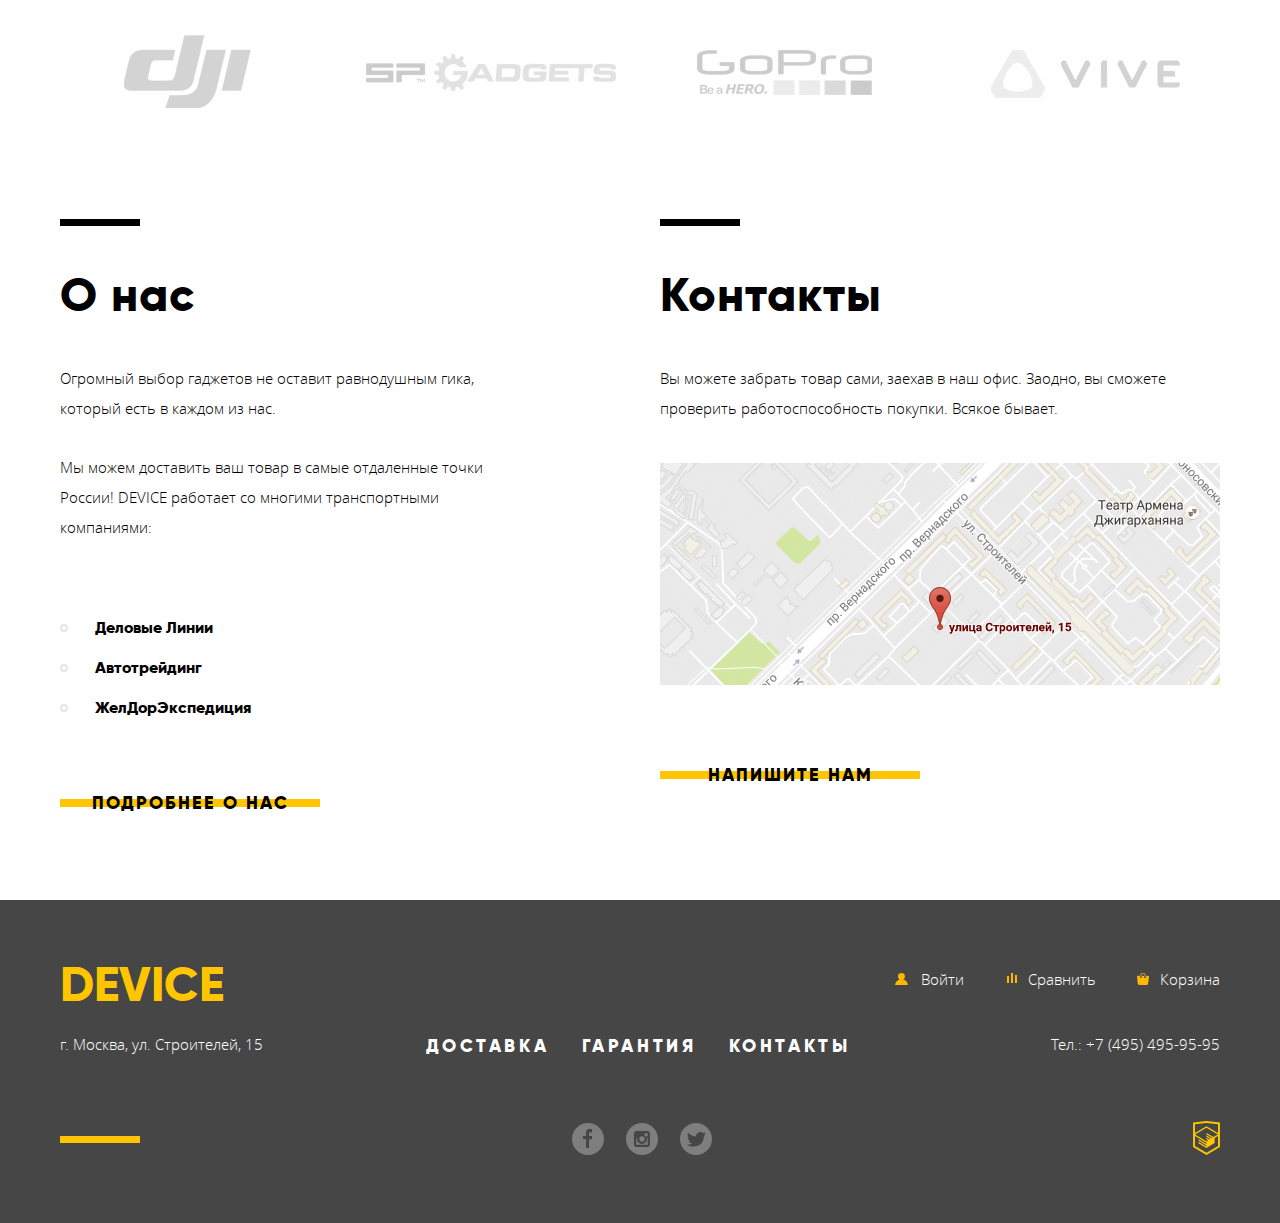
==== commit 5044ba11: "Add text styles for body" ====
--- a/index.html
+++ b/index.html
@@ -2,9 +2,9 @@
 <html lang="ru">
   <head>
 	<meta charset="utf-8">
-	<title>Device</title>
+  <title>Device</title>
+  <link rel="stylesheet" href="css/normalize.css">
   <link rel="stylesheet" href="css/styles.min.css"> 
-  <link rel="stylesheet" href="css/normalize.css">
   </head>
 <body>
   <header class="main-header container">
--- a/css/styles.min.css
+++ b/css/styles.min.css
@@ -1 +1 @@
-@font-face{font-family:'gilroyextrabold';src:url(../fonts/gilroyextrabold-webfont.woff2) format('woff2');font-weight:400;font-style:normal}@font-face{font-family:'gilroylight';src:url(../fonts/gilroylight-webfont.woff2) format('woff2');font-weight:400;font-style:normal}@font-face{font-family:'open_sansregular';src:url(../fonts/opensans-regular-webfont.woff2) format('woff2');font-weight:400;font-style:normal}@font-face{font-family:'open_sanslight';src:url(../fonts/opensans-light-webfont.woff2) format('woff2');font-weight:400;font-style:normal}*,*:before,*:after{box-sizing:inherit}body,html{box-sizing:border-box;min-width:1200px}.body{font-family:'gilroyextrabold';font-size:16px;line-height:16px;font-weight:300;color:#000}h1,h2,h3,h4,h5,h6,p,a{margin:0;font-weight:300;text-decoration:none;color:#000}.visually-hidden{position:absolute;clip:rect(1px 1px 1px 1px);clip:rect(1px,1px,1px,1px);padding:0;border:0;height:1px;width:1px;overflow:hidden}ul{margin:0;padding:0;list-style-type:none}form,fieldset{margin:0;padding:0}fieldset{border:none}button{padding:0;margin:0}button,input,textarea,select{font:inherit}.container{width:1200px;margin:0 auto;padding:0 20px;position:relative}.button{display:inline-block;position:relative;width:160px;font-family:'gilroyextrabold';font-size:18px;line-height:40px;letter-spacing:2px;vertical-align:middle;text-align:center;text-transform:uppercase;z-index:1}.button:active{color:rgba(1,1,1,.3)}.button:before{content:'';position:absolute;width:100%;height:8px;left:0;top:16px;background-color:#ffc600;z-index:-1}.button:hover:before,.button:focus:before{content:'';position:absolute;height:40px;left:0;top:0;background-color:#ffc600;z-index:-1;-webkit-transition-duration:0.2s;transition-duration:0.2s}.main-header-background{background:-webkit-linear-gradient(top,#ffffff 40px,#f7e296 40px,#f7e296 100%);background:linear-gradient(to bottom,#ffffff 40px,#f7e296 40px,#f7e296 100%)}.main-header-nav{min-height:190px;margin:0 60px;padding-bottom:51px}.header-user-block{display:-webkit-box;display:-ms-flexbox;display:flex;position:relative;padding-top:72px;margin-bottom:31px}.logo{position:absolute;font-family:'gilroyextrabold';font-size:48px;bottom:55px;left:-3px;text-transform:uppercase;cursor:pointer}.logo:hover,.footer-logo:hover{opacity:.6;-ms-filter:"progid:DXImageTransform.Microsoft.Alpha(Opacity=60)"}.logo:active,.footer-logo:active{opacity:.3;-ms-filter:"progid:DXImageTransform.Microsoft.Alpha(Opacity=30)"}.search-form{width:460px}.search-form:before{content:"";position:absolute;top:90px;left:4px;width:16px;height:16px;background-image:url(../img/search.svg);background-repeat:no-repeat;z-index:1}.search-field{position:relative;width:79%;min-height:49px;background-color:#f7e296;border:none;border-top:2px solid rgba(247,226,150,0);border-bottom:2px solid rgba(247,226,150,0);padding-left:39px}.search-field:focus{outline:0;border-bottom:2px solid #000}.search-field::-webkit-input-placeholder{font-family:'open_sanslight';font-size:15px;line-height:30px;color:#000;opacity:.3;-ms-filter:"progid:DXImageTransform.Microsoft.Alpha(Opacity=30)"}.search-field::-moz-placeholder{font-family:'open_sanslight';font-size:15px;line-height:30px;color:#000;opacity:.3;-ms-filter:"progid:DXImageTransform.Microsoft.Alpha(Opacity=30)"}.search-field:-ms-input-placeholder{font-family:'open_sanslight';font-size:15px;line-height:30px;color:#000;opacity:.3;-ms-filter:"progid:DXImageTransform.Microsoft.Alpha(Opacity=30)"}.search-field::placeholder{font-family:'open_sanslight';font-size:15px;line-height:30px;color:#000;opacity:.3;-ms-filter:"progid:DXImageTransform.Microsoft.Alpha(Opacity=30)"}.search-field:hover::-webkit-input-placeholder{opacity:.6;-ms-filter:"progid:DXImageTransform.Microsoft.Alpha(Opacity=60)"}.search-field:hover::-moz-placeholder{opacity:.6;-ms-filter:"progid:DXImageTransform.Microsoft.Alpha(Opacity=60)"}.search-field:hover:-ms-input-placeholder{opacity:.6;-ms-filter:"progid:DXImageTransform.Microsoft.Alpha(Opacity=60)"}.search-field:hover::placeholder{opacity:.6;-ms-filter:"progid:DXImageTransform.Microsoft.Alpha(Opacity=60)"}.search-field:focus::-webkit-input-placeholder{opacity:1;-ms-filter:"progid:DXImageTransform.Microsoft.Alpha(Opacity=100)"}.search-field:focus::-moz-placeholder{opacity:1;-ms-filter:"progid:DXImageTransform.Microsoft.Alpha(Opacity=100)"}.search-field:focus:-ms-input-placeholder{opacity:1;-ms-filter:"progid:DXImageTransform.Microsoft.Alpha(Opacity=100)"}.search-field:focus::placeholder{opacity:1;-ms-filter:"progid:DXImageTransform.Microsoft.Alpha(Opacity=100)"}.search-button{width:85px;min-height:49px}.search-button{width:85px;min-height:49px;margin-left:-4px;color:#000;background-color:rgba(0,0,0,0);display:none;border:2px solid #000;outline:none}.search-button:hover{background-color:#000;color:#fff}.search-button:active{display:inline-block;vertical-align:middle;background-color:#000;color:rgba(255,255,255,.3)}.search-field:focus~.search-button,.search-field:active~.search-button{display:inline-block;vertical-align:top}.user-block,.footer-user-options{position:relative;display:-webkit-box;display:-ms-flexbox;display:flex;-webkit-box-align:center;-ms-flex-align:center;align-items:center;font-size:15px;line-height:30px;font-family:'open_sanslight';margin-left:auto}.user-block li{position:relative;margin-right:35px}.user-block .user-login{margin-right:209px}.user-block .user-logout{margin-right:123px}.footer-user-options .user-logout{margin-right:102px}.user-block li:nth-child(2){margin-left:auto}.user-block li:last-child{margin-right:0}.user-option{padding-left:30px}.user-option:hover,.header-dropdown-item:hover,.user-option:focus,.header-dropdown-item:focus{opacity:.6;-ms-filter:"progid:DXImageTransform.Microsoft.Alpha(Opacity=60)"}.user-option:active,.header-dropdown-item:active{opacity:.3;-ms-filter:"progid:DXImageTransform.Microsoft.Alpha(Opacity=30)"}.login:before,.user:before{content:'';position:absolute;width:13px;height:12px;left:4px;top:9px;background-image:url(../img/user.svg);background-repeat:no-repeat}.compare:before{content:'';position:absolute;width:13px;height:12px;left:9px;top:9px;background-image:url(../img/compare.svg);background-repeat:no-repeat}.cart:before{content:'';position:absolute;width:13px;height:12px;left:7px;top:9px;background-image:url(../img/cart.svg);background-repeat:no-repeat}.logout{position:absolute;padding:0;margin:0;right:-68px;opacity:.3;-ms-filter:"progid:DXImageTransform.Microsoft.Alpha(Opacity=30)"}.header-nav,.footer-nav{display:-webkit-box;display:-ms-flexbox;display:flex;font-size:18px;line-height:24px;font-family:'gilroyextrabold';letter-spacing:3.6px;text-transform:uppercase}.header-nav-block{margin-left:auto;display:-webkit-box;display:-ms-flexbox;display:flex}.header-nav-block li{margin-right:36px}.header-nav-block a,.plus a{position:relative}.header-nav-block li:last-child{margin-right:0;margin-left:67px}.plus{position:relative}.plus:after{content:'';position:absolute;width:16px;height:16px;top:2px;right:0;background-image:url(../img/plus.svg);opacity:.3;-ms-filter:"progid:DXImageTransform.Microsoft.Alpha(Opacity=30)";cursor:pointer}.header-item:hover,.header-item:focus{opacity:.6;-ms-filter:"progid:DXImageTransform.Microsoft.Alpha(Opacity=60)"}.header-item:active{opacity:.3;-ms-filter:"progid:DXImageTransform.Microsoft.Alpha(Opacity=30)"}.device-category .category-item{display:-webkit-box;display:-ms-flexbox;display:flex}.header-dropdown{display:none;position:absolute;width:1160px;font-size:15px;line-height:36px;letter-spacing:1px;font-family:'open_sanslight';text-transform:capitalize;padding-top:20px;bottom:0;-webkit-transform:translateY(100%);transform:translateY(100%)}.header-dropdown:before{content:'';position:absolute;background:#f7e296;width:1160px;height:164px;left:-60px;top:81px;-webkit-transform:translateY(-50%);transform:translateY(-50%)}.plus-item{padding-right:30px}.plus:hover .header-dropdown,.plus a:focus~.header-dropdown{display:-webkit-box;display:-ms-flexbox;display:flex;z-index:1}.dropdown-list{display:-webkit-box;display:-ms-flexbox;display:flex;-webkit-box-orient:vertical;-webkit-box-direction:normal;-ms-flex-direction:column;flex-direction:column}.header-dropdown-item{margin-right:40px}.slider{-webkit-box-align:center;-ms-flex-align:center;-ms-grid-row-align:center;align-items:center;min-height:580px;margin-bottom:12px}.slider input[type='radio']{position:absolute;opacity:0;-ms-filter:"progid:DXImageTransform.Microsoft.Alpha(Opacity=0)"}.slider-description{-webkit-box-orient:vertical;-webkit-box-direction:normal;-ms-flex-direction:column;flex-direction:column;width:562px;margin-left:auto;padding-top:8px;padding-right:51px;-webkit-transform:translate(0,-40px);transform:translate(0,-40px)}.slider-number{position:absolute;color:#fff;top:-12px;right:50px;font-family:'gilroyextrabold';font-size:179px;line-height:179px}.slides h2,.advantages-slides h2{font-family:'gilroyextrabold';font-size:47px;letter-spacing:1px;line-height:56px;margin-bottom:18px}.slides p,.advantages-slides p{color:#464646;font-family:'open_sanslight';font-size:15px;letter-spacing:0;line-height:30px;margin-bottom:43px}.slides a{margin-bottom:44px}.slides .button{width:220px}.slider-info{display:-webkit-box;display:-ms-flexbox;display:flex}.slider-info li{margin-right:70px}.slider-info li:last-child{margin-right:0}.slider-info-item span{font-family:'gilroylight';font-size:36px;line-height:60px;letter-spacing:1px}.slider-info-item p{font-family:'open_sanslight';font-size:13px;line-height:20px;letter-spacing:1px}.slide{display:none;-webkit-animation:30s 24s ease-in-out infinite;animation:30s 24s ease-in-out infinite;background-position:20px 0}.slider-decoration{position:relative;min-height:112px;margin-left:auto;background-color:#f7e296;overflow:hidden;z-index:-1}.slider-decoration .divider{position:absolute;width:100px;background-color:#fff;top:37px;right:40%}.slide1,.slide2,.slide3{display:none}.slider-inner{display:-webkit-box;display:-ms-flexbox;display:flex;-webkit-box-pack:justify;-ms-flex-pack:justify;justify-content:space-between}.slide1{left:50px;bottom:80px;background-image:url(../img/slider-1.png);background-repeat:no-repeat}.slide2{top:0;left:0;background-image:url(../img/slider-2.png);background-repeat:no-repeat}.slide3{top:0;left:0;background-image:url(../img/slider-3.png);background-repeat:no-repeat}input:checked:nth-child(1)~.slides .slide1{display:block}input:checked:nth-child(2)~.slides .slide2{display:block}input:checked:nth-child(3)~.slides .slide3{display:block}.slider-controls{position:absolute;top:322px;right:92px}.slider-control{display:inline-block;vertical-align:middle;width:12px;height:12px;margin:0 9px;border-radius:50%;border:1px solid #000;background:#ffff;position:relative;cursor:pointer}.slider-control:after,input:focus:nth-child(1)~.slider-controls .slider-control:nth-child(1):after,input:focus:nth-child(2)~.slider-controls .slider-control:nth-child(2):after,input:focus:nth-child(3)~.slider-controls .slider-control:nth-child(3):after{content:"";position:absolute;display:none;background:#fff;border:2px solid #000;width:6px;height:6px;border-radius:50%;top:2px;left:2px}input:checked:nth-child(1)~.slider-controls .slider-control:nth-child(1):after{display:block}input:checked:nth-child(2)~.slider-controls .slider-control:nth-child(2):after{display:block}input:checked:nth-child(3)~.slider-controls .slider-control:nth-child(3):after{display:block}.categories{margin-bottom:81px}.device-category{display:-webkit-box;display:-ms-flexbox;display:flex;-webkit-box-pack:justify;-ms-flex-pack:justify;justify-content:space-between}.category-item:hover .category-item-background,.category-item:focus .category-item-background{background:#f0c52e}.device-category a:active img,.device-category a:active h3{opacity:.6;-ms-filter:"progid:DXImageTransform.Microsoft.Alpha(Opacity=60)"}.category-item{-webkit-box-orient:vertical;-webkit-box-direction:normal;-ms-flex-direction:column;flex-direction:column}.category-item h3{font-family:'gilroyextrabold';font-size:18px;line-height:24px}.category-item-background{display:-webkit-box;display:-ms-flexbox;display:flex;-webkit-box-pack:center;-ms-flex-pack:center;justify-content:center;-webkit-box-align:center;-ms-flex-align:center;align-items:center;width:160px;height:160px;background:#f7e296;margin-bottom:33px}.category-monopods .category-item-background{padding-top:43px}.category-item h3{max-width:160px}.advantages-slider-background{background:-webkit-linear-gradient(top,#ffffff 26%,#e5e5e5 26%,#e5e5e5 100%);background:linear-gradient(to bottom,#ffffff 26%,#e5e5e5 26%,#e5e5e5 100%)}.advantages-slider{display:-webkit-box;display:-ms-flexbox;display:flex;-webkit-box-orient:horizontal;-webkit-box-direction:reverse;-ms-flex-direction:row-reverse;flex-direction:row-reverse;-webkit-box-pack:justify;-ms-flex-pack:justify;justify-content:space-between;padding-top:71px}.advantages-slides{margin-right:65px}.advantages-slider input[type=radio]{display:none}input:checked:nth-child(1)~.advantages-slides .advantages-slide1{display:block}input:checked:nth-child(2)~.advantages-slides .advantages-slide2{display:block}input:checked:nth-child(3)~.advantages-slides .advantages-slide3{display:block}.advantages-slider h2{margin-bottom:25px}.advantages-slider p{margin-bottom:85px}.advantages-slide{display:none;width:695px;background-repeat:no-repeat;background-position:right 9%;padding-bottom:60px}.advantages-slide p{width:440px}.advantages-slide1{background-image:url(../img/delivery.svg)}.advantages-slide2{background-image:url(../img/warranty.svg)}.advantages-slide3{background-image:url(../img/credit.svg)}.advantages-slider-controls{position:relative;display:-webkit-box;display:-ms-flexbox;display:flex;-webkit-box-orient:vertical;-webkit-box-direction:normal;-ms-flex-direction:column;flex-direction:column;left:0;top:9px;padding-right:124px}.advantages-slider-controls:after{content:"";position:absolute;width:7px;height:319px;background-color:#000;right:0;top:-80px}.advantages-slider-control{display:inline-block;vertical-align:middle;position:absolute;width:160px;height:40px;letter-spacing:3px;margin-bottom:25px;border-radius:50%;position:relative;cursor:pointer;z-index:1}.advantages-slider-control:after{display:none;content:'';position:absolute;background-color:#000;width:278px;height:40px;left:0;top:0;z-index:-1}input:checked:nth-child(1)~.advantages-slider-controls .advantages-slider-control:nth-child(1),input:checked:nth-child(1)~.advantages-slider-controls .advantages-slider-control:nth-child(1):after{display:block}input:checked:nth-child(2)~.advantages-slider-controls .advantages-slider-control:nth-child(2),input:checked:nth-child(2)~.advantages-slider-controls .advantages-slider-control:nth-child(2):after{display:block}input:checked:nth-child(3)~.advantages-slider-controls .advantages-slider-control:nth-child(3),input:checked:nth-child(3)~.advantages-slider-controls .advantages-slider-control:nth-child(3):after{display:block}input:checked:nth-child(1)~.advantages-slider-controls .button:nth-child(1){color:#f7e296}input:checked:nth-child(2)~.advantages-slider-controls .button:nth-child(2){color:#f7e296}input:checked:nth-child(3)~.advantages-slider-controls .button:nth-child(3){color:#f7e296}.partners{margin:95px 0 89px}.partners-logo{display:-webkit-box;display:-ms-flexbox;display:flex;-ms-flex-wrap:wrap;flex-wrap:wrap}.partners-logo-item{padding-right:40px;filter:url('data:image/svg+xml;charset=utf-8,<svg xmlns="http://www.w3.org/2000/svg"><filter id="filter"><feColorMatrix type="matrix" color-interpolation-filters="sRGB" values="0.2126 0.7152 0.0722 0 0 0.2126 0.7152 0.0722 0 0 0.2126 0.7152 0.0722 0 0 0 0 0 1 0" /></filter></svg>#filter');-webkit-filter:grayscale(100%);filter:grayscale(100%);opacity:.2;-ms-filter:"progid:DXImageTransform.Microsoft.Alpha(Opacity=20)"}.partners-logo li:last-child .partners-logo-item{padding-right:0}.partners-logo-item:hover,.partners-logo-item:focus{filter:url('data:image/svg+xml;charset=utf-8,<svg xmlns="http://www.w3.org/2000/svg"><filter id="filter"><feColorMatrix type="matrix" color-interpolation-filters="sRGB" values="1 0 0 0 0 0 1 0 0 0 0 0 1 0 0 0 0 0 1 0" /></filter></svg>#filter');-webkit-filter:grayscale(0%);filter:grayscale(0%);opacity:1;-ms-filter:"progid:DXImageTransform.Microsoft.Alpha(Opacity=100)";-webkit-transition-duration:0.2s;transition-duration:0.2s}.info-block{display:-webkit-box;display:-ms-flexbox;display:flex;-webkit-box-pack:justify;-ms-flex-pack:justify;justify-content:space-between;padding-bottom:77px}.about{width:472px}.contact{width:560px}.info-block .divider{margin-bottom:46px}.about h3,.contact h3{display:inline-block;vertical-align:middle;font-family:'gilroyextrabold';font-size:47px;line-height:48px;letter-spacing:1px;margin-bottom:43px}.about-text{margin-bottom:37px}.about p,.contact p{display:inline-block;vertical-align:middle;font-family:'open_sanslight';font-size:15px;line-height:30px;margin-bottom:29px}.contact p{margin-bottom:40px}.delivery-list{font-family:'gilroyextrabold';font-size:16px;line-height:40px;margin-bottom:55px}.contact .map{display:inline-block;vertical-align:middle;margin-bottom:68px}.delivery-list li{position:relative;padding-left:35px}.delivery-list li:before{content:'';position:absolute;width:8px;height:8px;left:0;top:40%;border-radius:50%;border:2px solid #e5e5e5}.info-block .button{width:260px;letter-spacing:2px}.footer{background:#464646;padding-top:57px;padding-bottom:66px}.footer .footer-user-options a,.footer .footer-nav-block p,.footer .footer-nav-block a{color:#fff}.footer-user-block{display:-webkit-box;display:-ms-flexbox;display:flex;-webkit-box-pack:justify;-ms-flex-pack:justify;justify-content:space-between;-webkit-box-align:center;-ms-flex-align:center;align-items:center;margin-bottom:20px}.footer-logo{color:#ffc600;font-family:'gilroyextrabold';font-size:48px;text-transform:uppercase;cursor:pointer;margin-right:auto;}.footer-user-options{display:-webkit-box;display:-ms-flexbox;display:flex;color:#fff}.footer-user-options li{position:relative;margin-right:34px;margin-bottom:12px}.footer-user-options li:last-child{margin-right:0}.footer-user-options .login:before,.footer-user-options .user:before,.footer-user-options .compare:before,.footer-user-options .cart:before{filter:url('data:image/svg+xml;charset=utf-8,<svg xmlns="http://www.w3.org/2000/svg"><filter id="filter"><feComponentTransfer color-interpolation-filters="sRGB"><feFuncR type="linear" slope="4" /><feFuncG type="linear" slope="4" /><feFuncB type="linear" slope="4" /></feComponentTransfer><feColorMatrix type="matrix" color-interpolation-filters="sRGB" values="1 0 0 0 0 0 1 0 0 0 0 0 1 0 0 0 0 0 1 0" /><feColorMatrix type="hueRotate" color-interpolation-filters="sRGB" values="65" /><feColorMatrix type="matrix" color-interpolation-filters="sRGB" values="86.783 -77.93499999999999 -7.847999999999999 0 0 -23.217 33.165 -7.847999999999999 0 0 -23.217 -77.93499999999999 102.152 0 0 0 0 0 1 0" /></filter></svg>#filter');-webkit-filter:brightness(4) sepia(0) hue-rotate(65deg) saturate(110);filter:brightness(4) sepia(0) hue-rotate(65deg) saturate(110)}.footer-nav-block{display:-webkit-box;display:-ms-flexbox;display:flex;-webkit-box-pack:justify;-ms-flex-pack:justify;justify-content:space-between;margin-bottom:62px}.footer-nav-block p,.footer-nav-block .phone{font-size:15px;line-height:30px;font-family:'open_sanslight'}.footer-nav{display:-webkit-box;display:-ms-flexbox;display:flex;-webkit-box-pack:justify;-ms-flex-pack:justify;justify-content:space-between;-webkit-box-align:center;-ms-flex-align:center;align-items:center;width:425px;margin-left:-38px;padding-top:4px}.footer-social{display:-webkit-box;display:-ms-flexbox;display:flex;-webkit-box-pack:justify;-ms-flex-pack:justify;justify-content:space-between;-webkit-box-align:center;-ms-flex-align:center;align-items:center}.divider{width:80px;height:7px;background-color:#000}.footer-social .divider{background-color:#ffc600}.social-icons{display:-webkit-box;display:-ms-flexbox;display:flex;-webkit-box-pack:justify;-ms-flex-pack:justify;justify-content:space-between;width:140px}.footer-social-item{width:32px;height:32px;border-radius:50%;opacity:.3;-ms-filter:"progid:DXImageTransform.Microsoft.Alpha(Opacity=30)"}.footer-social-item a:hover,.footer-social-item a:focus:before{opacity:.6;-ms-filter:"progid:DXImageTransform.Microsoft.Alpha(Opacity=60)"}.footer-social-item:active{opacity:.1;-ms-filter:"progid:DXImageTransform.Microsoft.Alpha(Opacity=10)"}.footer-social-item a{font-size:0}.footer-social-item a:before{font-size:0;content:'';position:absolute;width:32px;height:32px}.fb-icon:before{background-image:url(../img/fb.svg)}.insta-icon:before{background-image:url(../img/insta.svg)}.twitter-icon:before{background-image:url(../img/twitter.svg)}.footer-social img:hover,.footer-social img:focus{opacity:.6;-ms-filter:"progid:DXImageTransform.Microsoft.Alpha(Opacity=60)"}.footer-social img:active{opacity:.3;-ms-filter:"progid:DXImageTransform.Microsoft.Alpha(Opacity=30)"}.academy-icon{padding-left:50px}.catalog-category-name{padding-left:60px}.catalog-title{font-size:47px;font-family:'gilroyextrabold';margin-bottom:23px}.breadcrumbs{display:-webkit-box;display:-ms-flexbox;display:flex;font-size:14px;font-family:'open_sanslight';margin-bottom:51px}.breadcrumbs li{position:relative;padding-right:40px;opacity:.3;-ms-filter:"progid:DXImageTransform.Microsoft.Alpha(Opacity=30)"}.breadcrumbs li:hover,.breadcrumbs li:focus{opacity:.6;-ms-filter:"progid:DXImageTransform.Microsoft.Alpha(Opacity=60)"}.breadcrumbs li:active{opacity:.1;-ms-filter:"progid:DXImageTransform.Microsoft.Alpha(Opacity=10)"}.breadcrumbs .breadcrumbs-current:hover,.breadcrumbs .breadcrumbs-current:active{opacity:.3;-ms-filter:"progid:DXImageTransform.Microsoft.Alpha(Opacity=30)"}.breadcrumbs li:after{content:'';position:absolute;width:4px;height:7px;right:20px;top:7px;background-image:url(../img/nav-arrow.svg);background-repeat:no-repeat}.breadcrumbs li:last-child:after{display:none}.main-catalog{position:relative}.catalog-header{position:relative;background-color:#efefef}.catalog-header:before{content:'';position:absolute;width:50%;height:70px;background-color:#dbdbdb}.catalog-header-content{display:-webkit-box;display:-ms-flexbox;display:flex;width:1160px;margin:0 auto}.sidebar-filter{background-color:#eee;z-index:1}.sidebar-filter-header{background-color:#dbdbdb;padding-left:60px;width:372px;z-index:1}.sidebar-filter-form{background-color:#eee;padding:69px 68px 70px 58px}.filter-header{font-size:16px;letter-spacing:3.5px;font-family:'gilroyextrabold';padding:25px 0 25px;text-transform:uppercase}.filter-slider{position:relative;margin-bottom:14px;padding:16px 0 28px}.filter-slider:before,.filter-slider:after,.filter-bluetooth-available:before{content:'';position:absolute;width:200px;height:2px;background:#000;top:0;left:0}.filter-slider:after{top:140px;left:0}.filter-bluetooth-available:before{top:-14px}.sidebar-filter h4{font-size:18px}.filter-properties{margin-bottom:45px}.filter-title-price,.filter-properties-title,.filter-bluetooth-title{font-size:18px;font-family:'gilroyextrabold';margin-bottom:36px}.filter-properties-title{margin-bottom:19px}.filter-bluetooth-title{margin-bottom:20px}.filter-price{position:relative;background:#eee;margin-bottom:40px;padding:0}.slider-line{position:absolute;display:-webkit-box;display:-ms-flexbox;display:flex;background:#dbdbdb;height:2px;width:100%;top:50%;margin-bottom:15px}.slider-line:before{content:'';height:2px;background:#91c92f;width:60%;top:10%}.filter-min,.filter-max{position:absolute;width:20px;height:20px;top:-10px;left:-6px;border-radius:50%;background-image:url(../img/filter-button.svg);background-repeat:no-repeat;box-shadow:0 2px 2px -1px rgba(0,1,1,.25);cursor:pointer}.filter-max{left:107px}.filter-min:active,.filter-max:active{-webkit-transform:scale(1.1,1.1);transform:scale(1.1,1.1)}.filter-inputs{display:-webkit-box;display:-ms-flexbox;display:flex;font-size:14px;line-height:22px;font-family:'gilroylight';color:#000;opacity:.2;-ms-filter:"progid:DXImageTransform.Microsoft.Alpha(Opacity=20)"}.price-start{margin-right:31px}.price-start label,.price-end label{margin-right:0}.filter-inputs input{font-size:14px;line-height:22px;color:#000;border-radius:3px;background:#eee;border:none}.filter-field{width:40px;min-height:38px}.filter-properties-list label,.filter-bluetooth-available label{color:#000;font-size:14px;line-height:40px;font-family:'open_sanslight'}.filter-option{position:relative}.filter-option input[type=radio],.filter-option input[type=checkbox]{display:none}.filter-option label{padding-left:42px}.filter-option label:hover:before,.filter-option label:focus:before{opacity:.6;-ms-filter:"progid:DXImageTransform.Microsoft.Alpha(Opacity=60)"}.filter-option label:active:before{opacity:1;-ms-filter:"progid:DXImageTransform.Microsoft.Alpha(Opacity=100)"}.filter-properties-list label:before,.filter-bluetooth-available label:before{content:'';position:absolute;display:inline-block;vertical-align:middle;width:27px;height:23px;top:8px;left:1px;background-image:url(../img/checkbox-off.svg);background-repeat:no-repeat}.filter-bluetooth-available label:before{width:25px;height:25px;top:7px;left:-1px;background-image:url(../img/radio-off.svg)}.filter-properties-list .filter-input:checked+label:before{background-image:url(../img/checkbox-on.svg)}.filter-properties-list .filter-input:disabled + label,.filter-properties-list .filter-input:disabled + label:before,.filter-bluetooth-list .filter-input:disabled + label,.filter-bluetooth-list .filter-input:disabled + label:before{opacity:.25;-ms-filter:"progid:DXImageTransform.Microsoft.Alpha(Opacity=25)"}.filter-bluetooth-list .filter-input:checked+label:before{background-image:url(../img/radio-on.svg)}.filter-bluetooth-available{margin-bottom:31px;position:relative}.filter-button{width:200px;background:none;border:0 solid rgba(0,0,0,0)}.catalog{position:relative;background-color:#fff}.catalog:before{position:absolute;top:0;left:0;content:"";height:100%;width:50%;background-color:#efefef}.catalog-content{display:-webkit-box;display:-ms-flexbox;display:flex;margin:0 auto;width:1160px}.catalog-sort-background{padding-left:69px}.catalog-sorting{display:-webkit-box;display:-ms-flexbox;display:flex;-webkit-box-pack:start;-ms-flex-pack:start;justify-content:flex-start;padding:25px 0;padding-left:74px;width:83%;z-index:1;background-color:#efefef}.catalog-sorting h4{font-size:16px;letter-spacing:3.5px;font-family:'gilroyextrabold';text-transform:uppercase;margin-right:50px}.sort-sites{margin-right:auto}.sort-sites a{font-size:14px;line-height:18px;font-family:'open_sansregular';opacity:.3;-ms-filter:"progid:DXImageTransform.Microsoft.Alpha(Opacity=30)";margin-right:24px}.sort-sites a:hover,.sort-sites a:focus{opacity:.6;-ms-filter:"progid:DXImageTransform.Microsoft.Alpha(Opacity=60)"}.sort-sites a.active,.sort-sites a:active{opacity:1;-ms-filter:"progid:DXImageTransform.Microsoft.Alpha(Opacity=100)"}.sort-order{position:relative;font-size:0}.sort-desc:before,.sort-asc:before{content:'';position:absolute;width:11px;height:10px;top:5px;right:33px;background-image:url(../img/icon-up-dir.svg);background-repeat:no-repeat}.sort-desc:before{right:2px;background-image:url(../img/icon-down-dir.svg)}.sort-desc,.sort-asc{opacity:.2;-ms-filter:"progid:DXImageTransform.Microsoft.Alpha(Opacity=20)"}.sort-desc:hover,.sort-desc:focus,.sort-asc:hover,.sort-asc:focus{opacity:.4;-ms-filter:"progid:DXImageTransform.Microsoft.Alpha(Opacity=40)"}.sort-desc.active,.sort-asc.active,.sort-desc:active,.sort-asc:active{opacity:1;-ms-filter:"progid:DXImageTransform.Microsoft.Alpha(Opacity=100)"}.catalog-list-background{background-color:#fff;padding-left:72px;padding-top:73px;z-index:1}.catalog-list{display:-webkit-box;display:-ms-flexbox;display:flex;-webkit-box-pack:justify;-ms-flex-pack:justify;justify-content:space-between;-ms-flex-wrap:wrap;flex-wrap:wrap;max-width:760px}.catalog-item{position:relative;margin-bottom:50px}.new:after{content:"New";position:absolute;width:58px;height:58px;right:30px;top:30px;padding:20px 10px;font-size:14px;letter-spacing:1px;font-family:'gilroyextrabold';border-radius:50%;border:2px solid #000;text-align:center;text-transform:uppercase;opacity:.1;-ms-filter:"progid:DXImageTransform.Microsoft.Alpha(Opacity=10)"}.catalog-item-image{margin-bottom:28px}.catalog-item-action{display:none;position:absolute;-webkit-box-orient:vertical;-webkit-box-direction:normal;-ms-flex-direction:column;flex-direction:column;-webkit-box-align:center;-ms-flex-align:center;-ms-grid-row-align:center;align-items:center;width:360px;height:380px;top:0;left:0;background-color:rgba(238,238,238,.7);z-index:1}.catalog-item:hover .catalog-item-action{display:-webkit-box;display:-ms-flexbox;display:flex}.catalog-button{width:200px;margin-top:170px;margin-bottom:6px}.catalog-item-compare{font-size:13px;line-height:36px;font-family:'open_sanslight';opacity:.5;-ms-filter:"progid:DXImageTransform.Microsoft.Alpha(Opacity=50)"}.catalog-item-compare:hover,.catalog-item-compare:focus{opacity:1;-ms-filter:"progid:DXImageTransform.Microsoft.Alpha(Opacity=100)"}.catalog-item-compare:active{opacity:.2;-ms-filter:"progid:DXImageTransform.Microsoft.Alpha(Opacity=20)"}.catalog-item-info{display:-webkit-box;display:-ms-flexbox;display:flex;-webkit-box-pack:justify;-ms-flex-pack:justify;justify-content:space-between}.catalog-item-title{max-width:260px;font-size:18px;line-height:22px;font-family:'gilroyextrabold'}.catalog-item-price{font-size:16px;font-family:'gilroylight';padding-top:3px;color:#464646}.pagination{display:-webkit-box;display:-ms-flexbox;display:flex;-webkit-box-pack:justify;-ms-flex-pack:justify;justify-content:space-between;background-color:#ebebeb;margin-bottom:76px;margin-top:-12px;max-width:760px}.pagination a{font-size:16px;letter-spacing:3.5px;font-family:'gilroyextrabold';text-transform:uppercase}.pagination-number{display:-webkit-box;display:-ms-flexbox;display:flex;padding:26px 0}.pagination-number .pagination-item{margin-right:27px;opacity:.3;-ms-filter:"progid:DXImageTransform.Microsoft.Alpha(Opacity=30)"}.pagination-number .pagination-item:hover{opacity:.6;-ms-filter:"progid:DXImageTransform.Microsoft.Alpha(Opacity=60)"}.pagination-number .pagination-item:active,.pagination-number .active,.pagination-number .active:hover{opacity:1;-ms-filter:"progid:DXImageTransform.Microsoft.Alpha(Opacity=100)"}.pagination .previous,.pagination .next{padding:26px 25px 26px 31px}.pagination .previous:hover,.pagination .next:hover{background-color:#d9d9d9}.pagination .previous:active a,.pagination .next:active a{opacity:.3;-ms-filter:"progid:DXImageTransform.Microsoft.Alpha(Opacity=30)"}.pagination .previous{margin-right:41px}.modal-overlay,.map-overlay{position:fixed;top:0;left:0;right:0;bottom:0;width:100%;height:100%;background:rgba(0,0,0,.1);z-index:999;display:none}.modal-window{width:960px;position:absolute;left:50%;top:100px;margin-left:-480px;background:#fff;opacity:1;-ms-filter:"progid:DXImageTransform.Microsoft.Alpha(Opacity=100)";z-index:1000;padding:72px 100px 78px;box-shadow:0 20px 40px 0 rgba(0,1,1,.75)}.modal-close,.modal-map-close{font-size:0;margin-bottom:21px}.modal-open{display:block}.modal-close:after,.modal-map-close:after{content:"";position:absolute;padding:28px;right:22px;top:22px;background-image:url(../img/modal-close.svg);background-repeat:no-repeat;opacity:.5;-ms-filter:"progid:DXImageTransform.Microsoft.Alpha(Opacity=50)";cursor:pointer}.modal-close:hover:after,.modal-close:focus:after,.modal-map-close:hover:after,.modal-map-close:focus:after{opacity:1;-ms-filter:"progid:DXImageTransform.Microsoft.Alpha(Opacity=100)"}.modal-close:active:after{opacity:.3;-ms-filter:"progid:DXImageTransform.Microsoft.Alpha(Opacity=30)"}.modal-inputs{display:-webkit-box;display:-ms-flexbox;display:flex;-webkit-box-pack:justify;-ms-flex-pack:justify;justify-content:space-between;margin-bottom:39px}.form-input-item,.form-message{display:-webkit-box;display:-ms-flexbox;display:flex;-webkit-box-orient:vertical;-webkit-box-direction:normal;-ms-flex-direction:column;flex-direction:column}.show-modal{display:block}.modal-window label{font-family:'gilroyextrabold';font-size:18px;line-height:24px;padding-bottom:13px}.form-input-item input,.form-message textarea{width:360px;height:50px;padding:0 20px;font-family:'open_sansregular';font-size:14px;line-height:18px;background-color:#f2f2f2;border:2px solid rgba(0,0,0,0)}.form-message textarea{height:156px;width:100%;padding-top:15px;resize:none}.form-input-item input:hover,.form-message textarea:hover{background-color:#eaeaea}.form-input-item input:focus,.form-message textarea:focus{background-color:#fff;border:2px solid #f7e296}.form-message{margin-bottom:39px}.form-button{width:200px;background:none;border:0 solid rgba(0,0,0,0)}.modal-alert{font-size:16px;line-height:18px;font-family:'open_sansregular';color:#fb565a;display:none}.modal-error .modal-alert{display:block}.modal-map{height:560px;padding:0}.show-modal .modal-animation{-webkit-animation-name:bounce;animation-name:bounce;-webkit-animation-duration:0.5s;animation-duration:0.5s}.show-modal .modal-error{-webkit-animation-name:shake;animation-name:shake;-webkit-animation-duration:0.6s;animation-duration:0.6s}@-webkit-keyframes bounce{0%{-webkit-transform:translateY(-2000px);transform:translateY(-2000px)}70%{-webkit-transform:translateY(-30px);transform:translateY(-30px)}90%{-webkit-transform:translateY(-10px);transform:translateY(-10px)}100%{-webkit-transform:translateY(0);transform:translateY(0)}}@keyframes bounce{0%{-webkit-transform:translateY(-2000px);transform:translateY(-2000px)}70%{-webkit-transform:translateY(-30px);transform:translateY(-30px)}90%{-webkit-transform:translateY(-10px);transform:translateY(-10px)}100%{-webkit-transform:translateY(0);transform:translateY(0)}}@-webkit-keyframes shake{0%,100%{-webkit-transform:translateX(0);transform:translateX(0)}10%,30%,50%,70%,90%{-webkit-transform:translateX(-10px);transform:translateX(-10px)}20%,40%,60%,80%{-webkit-transform:translateX(10px);transform:translateX(10px)}}@keyframes shake{0%,100%{-webkit-transform:translateX(0);transform:translateX(0)}10%,30%,50%,70%,90%{-webkit-transform:translateX(-10px);transform:translateX(-10px)}20%,40%,60%,80%{-webkit-transform:translateX(10px);transform:translateX(10px)}}.modal-overlay:target{display:block}+@font-face{font-family:'gilroyextrabold';src:url(../fonts/gilroyextrabold-webfont.woff2) format('woff2');font-weight:400;font-style:normal}@font-face{font-family:'gilroylight';src:url(../fonts/gilroylight-webfont.woff2) format('woff2');font-weight:400;font-style:normal}@font-face{font-family:'open_sansregular';src:url(../fonts/opensans-regular-webfont.woff2) format('woff2');font-weight:400;font-style:normal}@font-face{font-family:'open_sanslight';src:url(../fonts/opensans-light-webfont.woff2) format('woff2');font-weight:400;font-style:normal}*,*:before,*:after{box-sizing:inherit}body,html{box-sizing:border-box;min-width:1200px}body{font-family:'open_sanslight',"Arial",sans-serif;font-size:16px;line-height:16px;font-weight:300;color:#000}h1,h2,h3,h4,h5,h6,p,a{margin:0;font-weight:300;text-decoration:none;color:#000}.visually-hidden{position:absolute;clip:rect(1px 1px 1px 1px);clip:rect(1px,1px,1px,1px);padding:0;border:0;height:1px;width:1px;overflow:hidden}ul{margin:0;padding:0;list-style-type:none}form,fieldset{margin:0;padding:0}fieldset{border:none}button{padding:0;margin:0}button,input,textarea,select{font:inherit}.container{width:1200px;margin:0 auto;padding:0 20px;position:relative}.button{display:inline-block;position:relative;width:160px;font-family:'gilroyextrabold';font-size:18px;line-height:40px;letter-spacing:2px;vertical-align:middle;text-align:center;text-transform:uppercase;z-index:1}.button:active{color:rgba(1,1,1,.3)}.button:before{content:'';position:absolute;width:100%;height:8px;left:0;top:16px;background-color:#ffc600;z-index:-1}.button:hover:before,.button:focus:before{content:'';position:absolute;height:40px;left:0;top:0;background-color:#ffc600;z-index:-1;-webkit-transition-duration:0.2s;transition-duration:0.2s}.main-header-background{background:-webkit-linear-gradient(top,#ffffff 40px,#f7e296 40px,#f7e296 100%);background:linear-gradient(to bottom,#ffffff 40px,#f7e296 40px,#f7e296 100%)}.main-header-nav{min-height:190px;margin:0 60px;padding-bottom:51px}.header-user-block{display:-webkit-box;display:-ms-flexbox;display:flex;position:relative;padding-top:72px;margin-bottom:31px}.logo{position:absolute;font-family:'gilroyextrabold';font-size:48px;line-height:48px;bottom:55px;left:-3px;text-transform:uppercase;cursor:pointer}.logo:hover,.footer-logo:hover{opacity:.6;-ms-filter:"progid:DXImageTransform.Microsoft.Alpha(Opacity=60)"}.logo:active,.footer-logo:active{opacity:.3;-ms-filter:"progid:DXImageTransform.Microsoft.Alpha(Opacity=30)"}.search-form{width:460px}.search-form:before{content:"";position:absolute;top:90px;left:4px;width:16px;height:16px;background-image:url(../img/search.svg);background-repeat:no-repeat;z-index:1}.search-field{position:relative;width:79%;min-height:49px;background-color:#f7e296;border:none;border-top:2px solid rgba(247,226,150,0);border-bottom:2px solid rgba(247,226,150,0);padding-left:39px}.search-field:focus{outline:0;border-bottom:2px solid #000}.search-field::-webkit-input-placeholder{font-family:'open_sanslight';font-size:15px;line-height:30px;color:#000;opacity:.3;-ms-filter:"progid:DXImageTransform.Microsoft.Alpha(Opacity=30)"}.search-field::-moz-placeholder{font-family:'open_sanslight';font-size:15px;line-height:30px;color:#000;opacity:.3;-ms-filter:"progid:DXImageTransform.Microsoft.Alpha(Opacity=30)"}.search-field:-ms-input-placeholder{font-family:'open_sanslight';font-size:15px;line-height:30px;color:#000;opacity:.3;-ms-filter:"progid:DXImageTransform.Microsoft.Alpha(Opacity=30)"}.search-field::placeholder{font-family:'open_sanslight';font-size:15px;line-height:30px;color:#000;opacity:.3;-ms-filter:"progid:DXImageTransform.Microsoft.Alpha(Opacity=30)"}.search-field:hover::-webkit-input-placeholder{opacity:.6;-ms-filter:"progid:DXImageTransform.Microsoft.Alpha(Opacity=60)"}.search-field:hover::-moz-placeholder{opacity:.6;-ms-filter:"progid:DXImageTransform.Microsoft.Alpha(Opacity=60)"}.search-field:hover:-ms-input-placeholder{opacity:.6;-ms-filter:"progid:DXImageTransform.Microsoft.Alpha(Opacity=60)"}.search-field:hover::placeholder{opacity:.6;-ms-filter:"progid:DXImageTransform.Microsoft.Alpha(Opacity=60)"}.search-field:focus::-webkit-input-placeholder{opacity:1;-ms-filter:"progid:DXImageTransform.Microsoft.Alpha(Opacity=100)"}.search-field:focus::-moz-placeholder{opacity:1;-ms-filter:"progid:DXImageTransform.Microsoft.Alpha(Opacity=100)"}.search-field:focus:-ms-input-placeholder{opacity:1;-ms-filter:"progid:DXImageTransform.Microsoft.Alpha(Opacity=100)"}.search-field:focus::placeholder{opacity:1;-ms-filter:"progid:DXImageTransform.Microsoft.Alpha(Opacity=100)"}.search-button{width:85px;min-height:49px}.search-button{width:85px;min-height:49px;margin-left:-4px;color:#000;background-color:rgba(0,0,0,0);display:none;border:2px solid #000;outline:none}.search-button:hover{background-color:#000;color:#fff}.search-button:active{display:inline-block;vertical-align:middle;background-color:#000;color:rgba(255,255,255,.3)}.search-field:focus~.search-button,.search-field:active~.search-button{display:inline-block;vertical-align:top}.user-block,.footer-user-options{position:relative;display:-webkit-box;display:-ms-flexbox;display:flex;-webkit-box-align:center;-ms-flex-align:center;align-items:center;font-size:15px;line-height:30px;font-family:'open_sanslight';margin-left:auto}.user-block li{position:relative;margin-right:35px}.user-block .user-login{margin-right:209px}.user-block .user-logout{margin-right:123px}.footer-user-options .user-logout{margin-right:102px}.user-block li:nth-child(2){margin-left:auto}.user-block li:last-child{margin-right:0}.user-option{padding-left:30px}.user-option:hover,.header-dropdown-item:hover,.user-option:focus,.header-dropdown-item:focus{opacity:.6;-ms-filter:"progid:DXImageTransform.Microsoft.Alpha(Opacity=60)"}.user-option:active,.header-dropdown-item:active{opacity:.3;-ms-filter:"progid:DXImageTransform.Microsoft.Alpha(Opacity=30)"}.login:before,.user:before{content:'';position:absolute;width:13px;height:12px;left:4px;top:9px;background-image:url(../img/user.svg);background-repeat:no-repeat}.compare:before{content:'';position:absolute;width:13px;height:12px;left:9px;top:9px;background-image:url(../img/compare.svg);background-repeat:no-repeat}.cart:before{content:'';position:absolute;width:13px;height:12px;left:7px;top:9px;background-image:url(../img/cart.svg);background-repeat:no-repeat}.logout{position:absolute;padding:0;margin:0;right:-68px;opacity:.3;-ms-filter:"progid:DXImageTransform.Microsoft.Alpha(Opacity=30)"}.header-nav,.footer-nav{display:-webkit-box;display:-ms-flexbox;display:flex;font-size:18px;line-height:24px;font-family:'gilroyextrabold';letter-spacing:3.6px;text-transform:uppercase}.header-nav-block{margin-left:auto;display:-webkit-box;display:-ms-flexbox;display:flex}.header-nav-block li{margin-right:36px}.header-nav-block a,.plus a{position:relative}.header-nav-block li:last-child{margin-right:0;margin-left:67px}.plus{position:relative}.plus:after{content:'';position:absolute;width:16px;height:16px;top:2px;right:0;background-image:url(../img/plus.svg);opacity:.3;-ms-filter:"progid:DXImageTransform.Microsoft.Alpha(Opacity=30)";cursor:pointer}.header-item:hover,.header-item:focus{opacity:.6;-ms-filter:"progid:DXImageTransform.Microsoft.Alpha(Opacity=60)"}.header-item:active{opacity:.3;-ms-filter:"progid:DXImageTransform.Microsoft.Alpha(Opacity=30)"}.device-category .category-item{display:-webkit-box;display:-ms-flexbox;display:flex}.header-dropdown{display:none;position:absolute;width:1160px;font-size:15px;line-height:36px;letter-spacing:1px;font-family:'open_sanslight';text-transform:capitalize;padding-top:20px;bottom:0;-webkit-transform:translateY(100%);transform:translateY(100%)}.header-dropdown:before{content:'';position:absolute;background:#f7e296;width:1160px;height:164px;left:-60px;top:81px;-webkit-transform:translateY(-50%);transform:translateY(-50%)}.plus-item{padding-right:30px}.plus:hover .header-dropdown,.plus a:focus~.header-dropdown{display:-webkit-box;display:-ms-flexbox;display:flex;z-index:1}.dropdown-list{display:-webkit-box;display:-ms-flexbox;display:flex;-webkit-box-orient:vertical;-webkit-box-direction:normal;-ms-flex-direction:column;flex-direction:column}.header-dropdown-item{margin-right:40px}.slider{-webkit-box-align:center;-ms-flex-align:center;-ms-grid-row-align:center;align-items:center;min-height:580px;margin-bottom:12px}.slider input[type='radio']{position:absolute;opacity:0;-ms-filter:"progid:DXImageTransform.Microsoft.Alpha(Opacity=0)"}.slider-description{-webkit-box-orient:vertical;-webkit-box-direction:normal;-ms-flex-direction:column;flex-direction:column;width:562px;margin-left:auto;padding-top:8px;padding-right:51px;-webkit-transform:translate(0,-40px);transform:translate(0,-40px)}.slider-number{position:absolute;color:#fff;top:-12px;right:50px;font-family:'gilroyextrabold';font-size:179px;line-height:179px}.slides h2,.advantages-slides h2{font-family:'gilroyextrabold';font-size:47px;letter-spacing:1px;line-height:56px;margin-bottom:18px}.slides p,.advantages-slides p{color:#464646;font-family:'open_sanslight';font-size:15px;letter-spacing:0;line-height:30px;margin-bottom:43px}.slides a{margin-bottom:44px}.slides .button{width:220px}.slider-info{display:-webkit-box;display:-ms-flexbox;display:flex}.slider-info li{margin-right:70px}.slider-info li:last-child{margin-right:0}.slider-info-item span{font-family:'gilroylight';font-size:36px;line-height:60px;letter-spacing:1px}.slider-info-item p{font-family:'open_sanslight';font-size:13px;line-height:20px;letter-spacing:1px}.slide{display:none;-webkit-animation:30s 24s ease-in-out infinite;animation:30s 24s ease-in-out infinite;background-position:20px 0}.slider-decoration{position:relative;min-height:112px;margin-left:auto;background-color:#f7e296;overflow:hidden;z-index:-1}.slider-decoration .divider{position:absolute;width:100px;background-color:#fff;top:37px;right:40%}.slide1,.slide2,.slide3{display:none}.slider-inner{display:-webkit-box;display:-ms-flexbox;display:flex;-webkit-box-pack:justify;-ms-flex-pack:justify;justify-content:space-between}.slide1{left:50px;bottom:80px;background-image:url(../img/slider-1.png);background-repeat:no-repeat}.slide2{top:0;left:0;background-image:url(../img/slider-2.png);background-repeat:no-repeat}.slide3{top:0;left:0;background-image:url(../img/slider-3.png);background-repeat:no-repeat}input:checked:nth-child(1)~.slides .slide1{display:block}input:checked:nth-child(2)~.slides .slide2{display:block}input:checked:nth-child(3)~.slides .slide3{display:block}.slider-controls{position:absolute;top:322px;right:92px}.slider-control{display:inline-block;vertical-align:middle;width:12px;height:12px;margin:0 9px;border-radius:50%;border:1px solid #000;background:#ffff;position:relative;cursor:pointer}.slider-control:after,input:focus:nth-child(1)~.slider-controls .slider-control:nth-child(1):after,input:focus:nth-child(2)~.slider-controls .slider-control:nth-child(2):after,input:focus:nth-child(3)~.slider-controls .slider-control:nth-child(3):after{content:"";position:absolute;display:none;background:#fff;border:2px solid #000;width:6px;height:6px;border-radius:50%;top:2px;left:2px}input:checked:nth-child(1)~.slider-controls .slider-control:nth-child(1):after{display:block}input:checked:nth-child(2)~.slider-controls .slider-control:nth-child(2):after{display:block}input:checked:nth-child(3)~.slider-controls .slider-control:nth-child(3):after{display:block}.categories{margin-bottom:81px}.device-category{display:-webkit-box;display:-ms-flexbox;display:flex;-webkit-box-pack:justify;-ms-flex-pack:justify;justify-content:space-between}.category-item:hover .category-item-background,.category-item:focus .category-item-background{background:#f0c52e}.device-category a:active img,.device-category a:active h3{opacity:.6;-ms-filter:"progid:DXImageTransform.Microsoft.Alpha(Opacity=60)"}.category-item{-webkit-box-orient:vertical;-webkit-box-direction:normal;-ms-flex-direction:column;flex-direction:column}.category-item h3{font-family:'gilroyextrabold';font-size:18px;line-height:24px}.category-item-background{display:-webkit-box;display:-ms-flexbox;display:flex;-webkit-box-pack:center;-ms-flex-pack:center;justify-content:center;-webkit-box-align:center;-ms-flex-align:center;align-items:center;width:160px;height:160px;background:#f7e296;margin-bottom:33px}.category-monopods .category-item-background{padding-top:43px}.category-item h3{max-width:160px}.advantages-slider-background{background:-webkit-linear-gradient(top,#ffffff 26%,#e5e5e5 26%,#e5e5e5 100%);background:linear-gradient(to bottom,#ffffff 26%,#e5e5e5 26%,#e5e5e5 100%)}.advantages-slider{display:-webkit-box;display:-ms-flexbox;display:flex;-webkit-box-orient:horizontal;-webkit-box-direction:reverse;-ms-flex-direction:row-reverse;flex-direction:row-reverse;-webkit-box-pack:justify;-ms-flex-pack:justify;justify-content:space-between;padding-top:71px}.advantages-slides{margin-right:65px}.advantages-slider input[type=radio]{display:none}input:checked:nth-child(1)~.advantages-slides .advantages-slide1{display:block}input:checked:nth-child(2)~.advantages-slides .advantages-slide2{display:block}input:checked:nth-child(3)~.advantages-slides .advantages-slide3{display:block}.advantages-slider h2{margin-bottom:25px}.advantages-slider p{margin-bottom:85px}.advantages-slide{display:none;width:695px;background-repeat:no-repeat;background-position:right 9%;padding-bottom:60px}.advantages-slide p{width:440px}.advantages-slide1{background-image:url(../img/delivery.svg)}.advantages-slide2{background-image:url(../img/warranty.svg)}.advantages-slide3{background-image:url(../img/credit.svg)}.advantages-slider-controls{position:relative;display:-webkit-box;display:-ms-flexbox;display:flex;-webkit-box-orient:vertical;-webkit-box-direction:normal;-ms-flex-direction:column;flex-direction:column;left:0;top:9px;padding-right:124px}.advantages-slider-controls:after{content:"";position:absolute;width:7px;height:319px;background-color:#000;right:0;top:-80px}.advantages-slider-control{display:inline-block;vertical-align:middle;position:absolute;width:160px;height:40px;letter-spacing:3px;margin-bottom:25px;border-radius:50%;position:relative;cursor:pointer;z-index:1}.advantages-slider-control:after{display:none;content:'';position:absolute;background-color:#000;width:278px;height:40px;left:0;top:0;z-index:-1}input:checked:nth-child(1)~.advantages-slider-controls .advantages-slider-control:nth-child(1),input:checked:nth-child(1)~.advantages-slider-controls .advantages-slider-control:nth-child(1):after{display:block}input:checked:nth-child(2)~.advantages-slider-controls .advantages-slider-control:nth-child(2),input:checked:nth-child(2)~.advantages-slider-controls .advantages-slider-control:nth-child(2):after{display:block}input:checked:nth-child(3)~.advantages-slider-controls .advantages-slider-control:nth-child(3),input:checked:nth-child(3)~.advantages-slider-controls .advantages-slider-control:nth-child(3):after{display:block}input:checked:nth-child(1)~.advantages-slider-controls .button:nth-child(1){color:#f7e296}input:checked:nth-child(2)~.advantages-slider-controls .button:nth-child(2){color:#f7e296}input:checked:nth-child(3)~.advantages-slider-controls .button:nth-child(3){color:#f7e296}.partners{margin:95px 0 94px}.partners-logo{display:-webkit-box;display:-ms-flexbox;display:flex;-ms-flex-wrap:wrap;flex-wrap:wrap}.partners-logo-item{padding-right:40px;filter:url('data:image/svg+xml;charset=utf-8,<svg xmlns="http://www.w3.org/2000/svg"><filter id="filter"><feColorMatrix type="matrix" color-interpolation-filters="sRGB" values="0.2126 0.7152 0.0722 0 0 0.2126 0.7152 0.0722 0 0 0.2126 0.7152 0.0722 0 0 0 0 0 1 0" /></filter></svg>#filter');-webkit-filter:grayscale(100%);filter:grayscale(100%);opacity:.2;-ms-filter:"progid:DXImageTransform.Microsoft.Alpha(Opacity=20)"}.partners-logo li:last-child .partners-logo-item{padding-right:0}.partners-logo-item:hover,.partners-logo-item:focus{filter:url('data:image/svg+xml;charset=utf-8,<svg xmlns="http://www.w3.org/2000/svg"><filter id="filter"><feColorMatrix type="matrix" color-interpolation-filters="sRGB" values="1 0 0 0 0 0 1 0 0 0 0 0 1 0 0 0 0 0 1 0" /></filter></svg>#filter');-webkit-filter:grayscale(0%);filter:grayscale(0%);opacity:1;-ms-filter:"progid:DXImageTransform.Microsoft.Alpha(Opacity=100)";-webkit-transition-duration:0.2s;transition-duration:0.2s}.info-block{display:-webkit-box;display:-ms-flexbox;display:flex;-webkit-box-pack:justify;-ms-flex-pack:justify;justify-content:space-between;padding-bottom:77px}.about{width:472px}.contact{width:560px}.info-block .divider{margin-bottom:46px}.about h3,.contact h3{display:inline-block;vertical-align:middle;font-family:'gilroyextrabold';font-size:47px;line-height:48px;letter-spacing:1px;margin-bottom:43px}.about-text{margin-bottom:37px}.about p,.contact p{display:inline-block;vertical-align:middle;font-family:'open_sanslight';font-size:15px;line-height:30px;margin-bottom:29px}.contact p{margin-bottom:40px}.delivery-list{font-family:'gilroyextrabold';font-size:16px;line-height:40px;margin-bottom:55px}.contact .map{display:inline-block;vertical-align:middle;margin-bottom:68px}.delivery-list li{position:relative;padding-left:35px}.delivery-list li:before{content:'';position:absolute;width:8px;height:8px;left:0;top:40%;border-radius:50%;border:2px solid #e5e5e5}.info-block .button{width:260px;letter-spacing:2px}.footer{background:#464646;padding-top:61px;padding-bottom:66px}.footer .footer-user-options a,.footer .footer-nav-block p,.footer .footer-nav-block a{color:#fff}.footer-user-block{display:-webkit-box;display:-ms-flexbox;display:flex;-webkit-box-pack:justify;-ms-flex-pack:justify;justify-content:space-between;-webkit-box-align:center;-ms-flex-align:center;align-items:center;margin-bottom:20px}.footer-logo{color:#ffc600;font-family:'gilroyextrabold';font-size:48px;line-height:48px;text-transform:uppercase;cursor:pointer;margin-right:auto;}.footer-user-options{display:-webkit-box;display:-ms-flexbox;display:flex;color:#fff}.footer-user-options li{position:relative;margin-right:34px;margin-bottom:12px}.footer-user-options li:last-child{margin-right:0}.footer-user-options .login:before,.footer-user-options .user:before,.footer-user-options .compare:before,.footer-user-options .cart:before{filter:url('data:image/svg+xml;charset=utf-8,<svg xmlns="http://www.w3.org/2000/svg"><filter id="filter"><feComponentTransfer color-interpolation-filters="sRGB"><feFuncR type="linear" slope="4" /><feFuncG type="linear" slope="4" /><feFuncB type="linear" slope="4" /></feComponentTransfer><feColorMatrix type="matrix" color-interpolation-filters="sRGB" values="1 0 0 0 0 0 1 0 0 0 0 0 1 0 0 0 0 0 1 0" /><feColorMatrix type="hueRotate" color-interpolation-filters="sRGB" values="65" /><feColorMatrix type="matrix" color-interpolation-filters="sRGB" values="86.783 -77.93499999999999 -7.847999999999999 0 0 -23.217 33.165 -7.847999999999999 0 0 -23.217 -77.93499999999999 102.152 0 0 0 0 0 1 0" /></filter></svg>#filter');-webkit-filter:brightness(4) sepia(0) hue-rotate(65deg) saturate(110);filter:brightness(4) sepia(0) hue-rotate(65deg) saturate(110)}.footer-nav-block{display:-webkit-box;display:-ms-flexbox;display:flex;-webkit-box-pack:justify;-ms-flex-pack:justify;justify-content:space-between;margin-bottom:62px}.footer-nav-block p,.footer-nav-block .phone{font-size:15px;line-height:30px;font-family:'open_sanslight'}.footer-nav{display:-webkit-box;display:-ms-flexbox;display:flex;-webkit-box-pack:justify;-ms-flex-pack:justify;justify-content:space-between;-webkit-box-align:center;-ms-flex-align:center;align-items:center;width:425px;margin-left:-38px;padding-top:4px}.footer-social{display:-webkit-box;display:-ms-flexbox;display:flex;-webkit-box-pack:justify;-ms-flex-pack:justify;justify-content:space-between;-webkit-box-align:center;-ms-flex-align:center;align-items:center}.divider{width:80px;height:7px;background-color:#000}.footer-social .divider{background-color:#ffc600}.social-icons{display:-webkit-box;display:-ms-flexbox;display:flex;-webkit-box-pack:justify;-ms-flex-pack:justify;justify-content:space-between;width:140px}.footer-social-item{width:32px;height:32px;border-radius:50%;opacity:.3;-ms-filter:"progid:DXImageTransform.Microsoft.Alpha(Opacity=30)"}.footer-social-item a:hover,.footer-social-item a:focus:before{opacity:.6;-ms-filter:"progid:DXImageTransform.Microsoft.Alpha(Opacity=60)"}.footer-social-item:active{opacity:.1;-ms-filter:"progid:DXImageTransform.Microsoft.Alpha(Opacity=10)"}.footer-social-item a{font-size:0}.footer-social-item a:before{font-size:0;content:'';position:absolute;width:32px;height:32px}.fb-icon:before{background-image:url(../img/fb.svg)}.insta-icon:before{background-image:url(../img/insta.svg)}.twitter-icon:before{background-image:url(../img/twitter.svg)}.footer-social img:hover,.footer-social img:focus{opacity:.6;-ms-filter:"progid:DXImageTransform.Microsoft.Alpha(Opacity=60)"}.footer-social img:active{opacity:.3;-ms-filter:"progid:DXImageTransform.Microsoft.Alpha(Opacity=30)"}.academy-icon{padding-left:50px}.catalog-category-name{padding-left:60px}.catalog-title{font-size:47px;line-height:55px;font-family:'gilroyextrabold';padding-top:33px;margin-bottom:23px}.breadcrumbs{display:-webkit-box;display:-ms-flexbox;display:flex;font-size:14px;font-family:'open_sanslight';margin-bottom:51px}.breadcrumbs li{position:relative;padding-right:40px;opacity:.3;-ms-filter:"progid:DXImageTransform.Microsoft.Alpha(Opacity=30)"}.breadcrumbs li:hover,.breadcrumbs li:focus{opacity:.6;-ms-filter:"progid:DXImageTransform.Microsoft.Alpha(Opacity=60)"}.breadcrumbs li:active{opacity:.1;-ms-filter:"progid:DXImageTransform.Microsoft.Alpha(Opacity=10)"}.breadcrumbs .breadcrumbs-current:hover,.breadcrumbs .breadcrumbs-current:active{opacity:.3;-ms-filter:"progid:DXImageTransform.Microsoft.Alpha(Opacity=30)"}.breadcrumbs li:after{content:'';position:absolute;width:4px;height:7px;right:20px;top:7px;background-image:url(../img/nav-arrow.svg);background-repeat:no-repeat}.breadcrumbs li:last-child:after{display:none}.main-catalog{position:relative}.catalog-header{position:relative;background-color:#efefef}.catalog-header:before{content:'';position:absolute;width:50%;height:70px;background-color:#dbdbdb}.catalog-header-content{display:-webkit-box;display:-ms-flexbox;display:flex;width:1160px;margin:0 auto}.sidebar-filter{background-color:#eee;z-index:1}.sidebar-filter-header{background-color:#dbdbdb;padding-left:60px;width:372px;z-index:1}.sidebar-filter-form{background-color:#eee;padding:69px 70px 70px 57px}.filter-header{font-size:16px;letter-spacing:3.5px;font-family:'gilroyextrabold';padding:25px 0 25px;text-transform:uppercase}.filter-slider{position:relative;margin-bottom:20px;padding:16px 0 28px}.filter-slider:before,.filter-slider:after,.filter-bluetooth-available:before{content:'';position:absolute;width:200px;height:2px;background:#000;top:0;left:0}.filter-slider:after{top:140px;left:0}.filter-bluetooth-available:before{top:-14px}.sidebar-filter h4{font-size:18px}.filter-properties{margin-bottom:48px}.filter-title-price,.filter-properties-title,.filter-bluetooth-title{font-size:21px;font-family:'gilroyextrabold';margin-bottom:36px}.filter-properties-title{margin-bottom:19px}.filter-bluetooth-title{margin-bottom:20px}.filter-price{position:relative;background:#eee;margin-bottom:40px;padding:0}.slider-line{position:absolute;display:-webkit-box;display:-ms-flexbox;display:flex;background:#dbdbdb;height:2px;width:100%;top:50%;margin-bottom:15px}.slider-line:before{content:'';height:2px;background:#91c92f;width:60%;top:10%}.filter-min,.filter-max{position:absolute;width:20px;height:20px;top:-10px;left:-6px;border-radius:50%;background-image:url(../img/filter-button.svg);background-repeat:no-repeat;box-shadow:0 2px 2px -1px rgba(0,1,1,.25);cursor:pointer}.filter-max{left:107px}.filter-min:active,.filter-max:active{-webkit-transform:scale(1.1,1.1);transform:scale(1.1,1.1)}.filter-inputs{display:-webkit-box;display:-ms-flexbox;display:flex;font-size:14px;line-height:22px;font-family:'gilroylight';color:#000;opacity:.2;-ms-filter:"progid:DXImageTransform.Microsoft.Alpha(Opacity=20)"}.price-start{margin-right:31px}.price-start label,.price-end label{margin-right:0}.filter-inputs input{font-size:14px;line-height:22px;color:#000;border-radius:3px;background:#eee;border:none}.filter-field{width:40px;min-height:38px}.filter-properties-list label,.filter-bluetooth-available label{color:#000;font-size:14px;line-height:40px;font-family:'open_sanslight'}.filter-option{position:relative}.filter-option input[type=radio],.filter-option input[type=checkbox]{display:none}.filter-option label{padding-left:42px}.filter-option label:hover:before,.filter-option label:focus:before{opacity:.6;-ms-filter:"progid:DXImageTransform.Microsoft.Alpha(Opacity=60)"}.filter-option label:active:before{opacity:1;-ms-filter:"progid:DXImageTransform.Microsoft.Alpha(Opacity=100)"}.filter-properties-list label:before,.filter-bluetooth-available label:before{content:'';position:absolute;display:inline-block;vertical-align:middle;width:27px;height:23px;top:8px;left:1px;background-image:url(../img/checkbox-off.svg);background-repeat:no-repeat}.filter-bluetooth-available label:before{width:25px;height:25px;top:7px;left:-1px;background-image:url(../img/radio-off.svg)}.filter-properties-list .filter-input:checked+label:before{background-image:url(../img/checkbox-on.svg)}.filter-properties-list .filter-input:disabled + label,.filter-properties-list .filter-input:disabled + label:before,.filter-bluetooth-list .filter-input:disabled + label,.filter-bluetooth-list .filter-input:disabled + label:before{opacity:.25;-ms-filter:"progid:DXImageTransform.Microsoft.Alpha(Opacity=25)"}.filter-bluetooth-list .filter-input:checked+label:before{background-image:url(../img/radio-on.svg)}.filter-bluetooth-available{margin-bottom:31px;position:relative}.filter-button{width:200px;background:none;border:0 solid rgba(0,0,0,0)}.catalog{position:relative;background-color:#fff}.catalog:before{position:absolute;top:0;left:0;content:"";height:100%;width:50%;background-color:#efefef}.catalog-content{display:-webkit-box;display:-ms-flexbox;display:flex;margin:0 auto;width:1160px}.catalog-sort-background{padding-left:69px}.catalog-sorting{display:-webkit-box;display:-ms-flexbox;display:flex;-webkit-box-pack:start;-ms-flex-pack:start;justify-content:flex-start;padding:25px 0;padding-left:74px;width:83%;z-index:1;background-color:#efefef}.catalog-sorting h4{font-size:16px;letter-spacing:3.5px;font-family:'gilroyextrabold';text-transform:uppercase;margin-right:50px}.sort-sites{margin-right:auto}.sort-sites a{font-size:14px;line-height:18px;font-family:'open_sansregular';opacity:.3;-ms-filter:"progid:DXImageTransform.Microsoft.Alpha(Opacity=30)";margin-right:24px}.sort-sites a:hover,.sort-sites a:focus{opacity:.6;-ms-filter:"progid:DXImageTransform.Microsoft.Alpha(Opacity=60)"}.sort-sites a.active,.sort-sites a:active{opacity:1;-ms-filter:"progid:DXImageTransform.Microsoft.Alpha(Opacity=100)"}.sort-order{position:relative;font-size:0}.sort-desc:before,.sort-asc:before{content:'';position:absolute;width:11px;height:10px;top:5px;right:33px;background-image:url(../img/icon-up-dir.svg);background-repeat:no-repeat}.sort-desc:before{right:2px;background-image:url(../img/icon-down-dir.svg)}.sort-desc,.sort-asc{opacity:.2;-ms-filter:"progid:DXImageTransform.Microsoft.Alpha(Opacity=20)"}.sort-desc:hover,.sort-desc:focus,.sort-asc:hover,.sort-asc:focus{opacity:.4;-ms-filter:"progid:DXImageTransform.Microsoft.Alpha(Opacity=40)"}.sort-desc.active,.sort-asc.active,.sort-desc:active,.sort-asc:active{opacity:1;-ms-filter:"progid:DXImageTransform.Microsoft.Alpha(Opacity=100)"}.catalog-list-background{background-color:#fff;padding-left:72px;padding-top:73px;z-index:1}.catalog-list{display:-webkit-box;display:-ms-flexbox;display:flex;-webkit-box-pack:justify;-ms-flex-pack:justify;justify-content:space-between;-ms-flex-wrap:wrap;flex-wrap:wrap;max-width:760px}.catalog-item{position:relative;margin-bottom:52px}.new:after{content:"New";position:absolute;width:58px;height:58px;right:30px;top:30px;padding:20px 10px;font-size:14px;letter-spacing:1px;font-family:'gilroyextrabold';border-radius:50%;border:2px solid #000;text-align:center;text-transform:uppercase;opacity:.1;-ms-filter:"progid:DXImageTransform.Microsoft.Alpha(Opacity=10)"}.catalog-item-image{margin-bottom:28px}.catalog-item-action{display:none;position:absolute;-webkit-box-orient:vertical;-webkit-box-direction:normal;-ms-flex-direction:column;flex-direction:column;-webkit-box-align:center;-ms-flex-align:center;-ms-grid-row-align:center;align-items:center;width:360px;height:380px;top:0;left:0;background-color:rgba(238,238,238,.7);z-index:1}.catalog-item:hover .catalog-item-action{display:-webkit-box;display:-ms-flexbox;display:flex}.catalog-button{width:200px;margin-top:170px;margin-bottom:6px}.catalog-item-compare{font-size:13px;line-height:36px;font-family:'open_sanslight';opacity:.5;-ms-filter:"progid:DXImageTransform.Microsoft.Alpha(Opacity=50)"}.catalog-item-compare:hover,.catalog-item-compare:focus{opacity:1;-ms-filter:"progid:DXImageTransform.Microsoft.Alpha(Opacity=100)"}.catalog-item-compare:active{opacity:.2;-ms-filter:"progid:DXImageTransform.Microsoft.Alpha(Opacity=20)"}.catalog-item-info{display:-webkit-box;display:-ms-flexbox;display:flex;-webkit-box-pack:justify;-ms-flex-pack:justify;justify-content:space-between}.catalog-item-title{max-width:260px;font-size:18px;line-height:22px;font-family:'gilroyextrabold'}.catalog-item-price{font-size:16px;font-family:'gilroylight';padding-top:3px;color:#464646}.pagination{display:-webkit-box;display:-ms-flexbox;display:flex;-webkit-box-pack:justify;-ms-flex-pack:justify;justify-content:space-between;background-color:#ebebeb;margin-bottom:76px;margin-top:-12px;max-width:760px}.pagination a{font-size:16px;letter-spacing:3.5px;font-family:'gilroyextrabold';text-transform:uppercase}.pagination-number{display:-webkit-box;display:-ms-flexbox;display:flex;padding:26px 0}.pagination-number .pagination-item{margin-right:27px;opacity:.3;-ms-filter:"progid:DXImageTransform.Microsoft.Alpha(Opacity=30)"}.pagination-number .pagination-item:hover{opacity:.6;-ms-filter:"progid:DXImageTransform.Microsoft.Alpha(Opacity=60)"}.pagination-number .pagination-item:active,.pagination-number .active,.pagination-number .active:hover{opacity:1;-ms-filter:"progid:DXImageTransform.Microsoft.Alpha(Opacity=100)"}.pagination .previous,.pagination .next{padding:26px 25px 26px 31px}.pagination .previous:hover,.pagination .next:hover{background-color:#d9d9d9}.pagination .previous:active a,.pagination .next:active a{opacity:.3;-ms-filter:"progid:DXImageTransform.Microsoft.Alpha(Opacity=30)"}.pagination .previous{margin-right:41px}.modal-overlay,.map-overlay{position:fixed;top:0;left:0;right:0;bottom:0;width:100%;height:100%;background:rgba(0,0,0,.1);z-index:999;display:none}.modal-window{width:960px;position:absolute;left:50%;top:100px;margin-left:-480px;background:#fff;opacity:1;-ms-filter:"progid:DXImageTransform.Microsoft.Alpha(Opacity=100)";z-index:1000;padding:72px 100px 78px;box-shadow:0 20px 40px 0 rgba(0,1,1,.75)}.modal-close,.modal-map-close{font-size:0;margin-bottom:21px}.modal-open{display:block}.modal-close:after,.modal-map-close:after{content:"";position:absolute;padding:28px;right:22px;top:22px;background-image:url(../img/modal-close.svg);background-repeat:no-repeat;opacity:.5;-ms-filter:"progid:DXImageTransform.Microsoft.Alpha(Opacity=50)";cursor:pointer}.modal-close:hover:after,.modal-close:focus:after,.modal-map-close:hover:after,.modal-map-close:focus:after{opacity:1;-ms-filter:"progid:DXImageTransform.Microsoft.Alpha(Opacity=100)"}.modal-close:active:after{opacity:.3;-ms-filter:"progid:DXImageTransform.Microsoft.Alpha(Opacity=30)"}.modal-inputs{display:-webkit-box;display:-ms-flexbox;display:flex;-webkit-box-pack:justify;-ms-flex-pack:justify;justify-content:space-between;margin-bottom:39px}.form-input-item,.form-message{display:-webkit-box;display:-ms-flexbox;display:flex;-webkit-box-orient:vertical;-webkit-box-direction:normal;-ms-flex-direction:column;flex-direction:column}.show-modal{display:block}.modal-window label{font-family:'gilroyextrabold';font-size:18px;line-height:24px;padding-bottom:13px}.form-input-item input,.form-message textarea{width:360px;height:50px;padding:0 20px;font-family:'open_sansregular';font-size:14px;line-height:18px;background-color:#f2f2f2;border:2px solid rgba(0,0,0,0)}.form-message textarea{height:156px;width:100%;padding-top:15px;resize:none}.form-input-item input:hover,.form-message textarea:hover{background-color:#eaeaea}.form-input-item input:focus,.form-message textarea:focus{background-color:#fff;border:2px solid #f7e296}.form-message{margin-bottom:39px}.form-button{width:200px;background:none;border:0 solid rgba(0,0,0,0)}.modal-alert{font-size:16px;line-height:18px;font-family:'open_sansregular';color:#fb565a;display:none}.modal-error .modal-alert{display:block}.modal-map{height:560px;padding:0}.show-modal .modal-animation{-webkit-animation-name:bounce;animation-name:bounce;-webkit-animation-duration:0.5s;animation-duration:0.5s}.show-modal .modal-error{-webkit-animation-name:shake;animation-name:shake;-webkit-animation-duration:0.6s;animation-duration:0.6s}@-webkit-keyframes bounce{0%{-webkit-transform:translateY(-2000px);transform:translateY(-2000px)}70%{-webkit-transform:translateY(-30px);transform:translateY(-30px)}90%{-webkit-transform:translateY(-10px);transform:translateY(-10px)}100%{-webkit-transform:translateY(0);transform:translateY(0)}}@keyframes bounce{0%{-webkit-transform:translateY(-2000px);transform:translateY(-2000px)}70%{-webkit-transform:translateY(-30px);transform:translateY(-30px)}90%{-webkit-transform:translateY(-10px);transform:translateY(-10px)}100%{-webkit-transform:translateY(0);transform:translateY(0)}}@-webkit-keyframes shake{0%,100%{-webkit-transform:translateX(0);transform:translateX(0)}10%,30%,50%,70%,90%{-webkit-transform:translateX(-10px);transform:translateX(-10px)}20%,40%,60%,80%{-webkit-transform:translateX(10px);transform:translateX(10px)}}@keyframes shake{0%,100%{-webkit-transform:translateX(0);transform:translateX(0)}10%,30%,50%,70%,90%{-webkit-transform:translateX(-10px);transform:translateX(-10px)}20%,40%,60%,80%{-webkit-transform:translateX(10px);transform:translateX(10px)}}.modal-overlay:target{display:block}